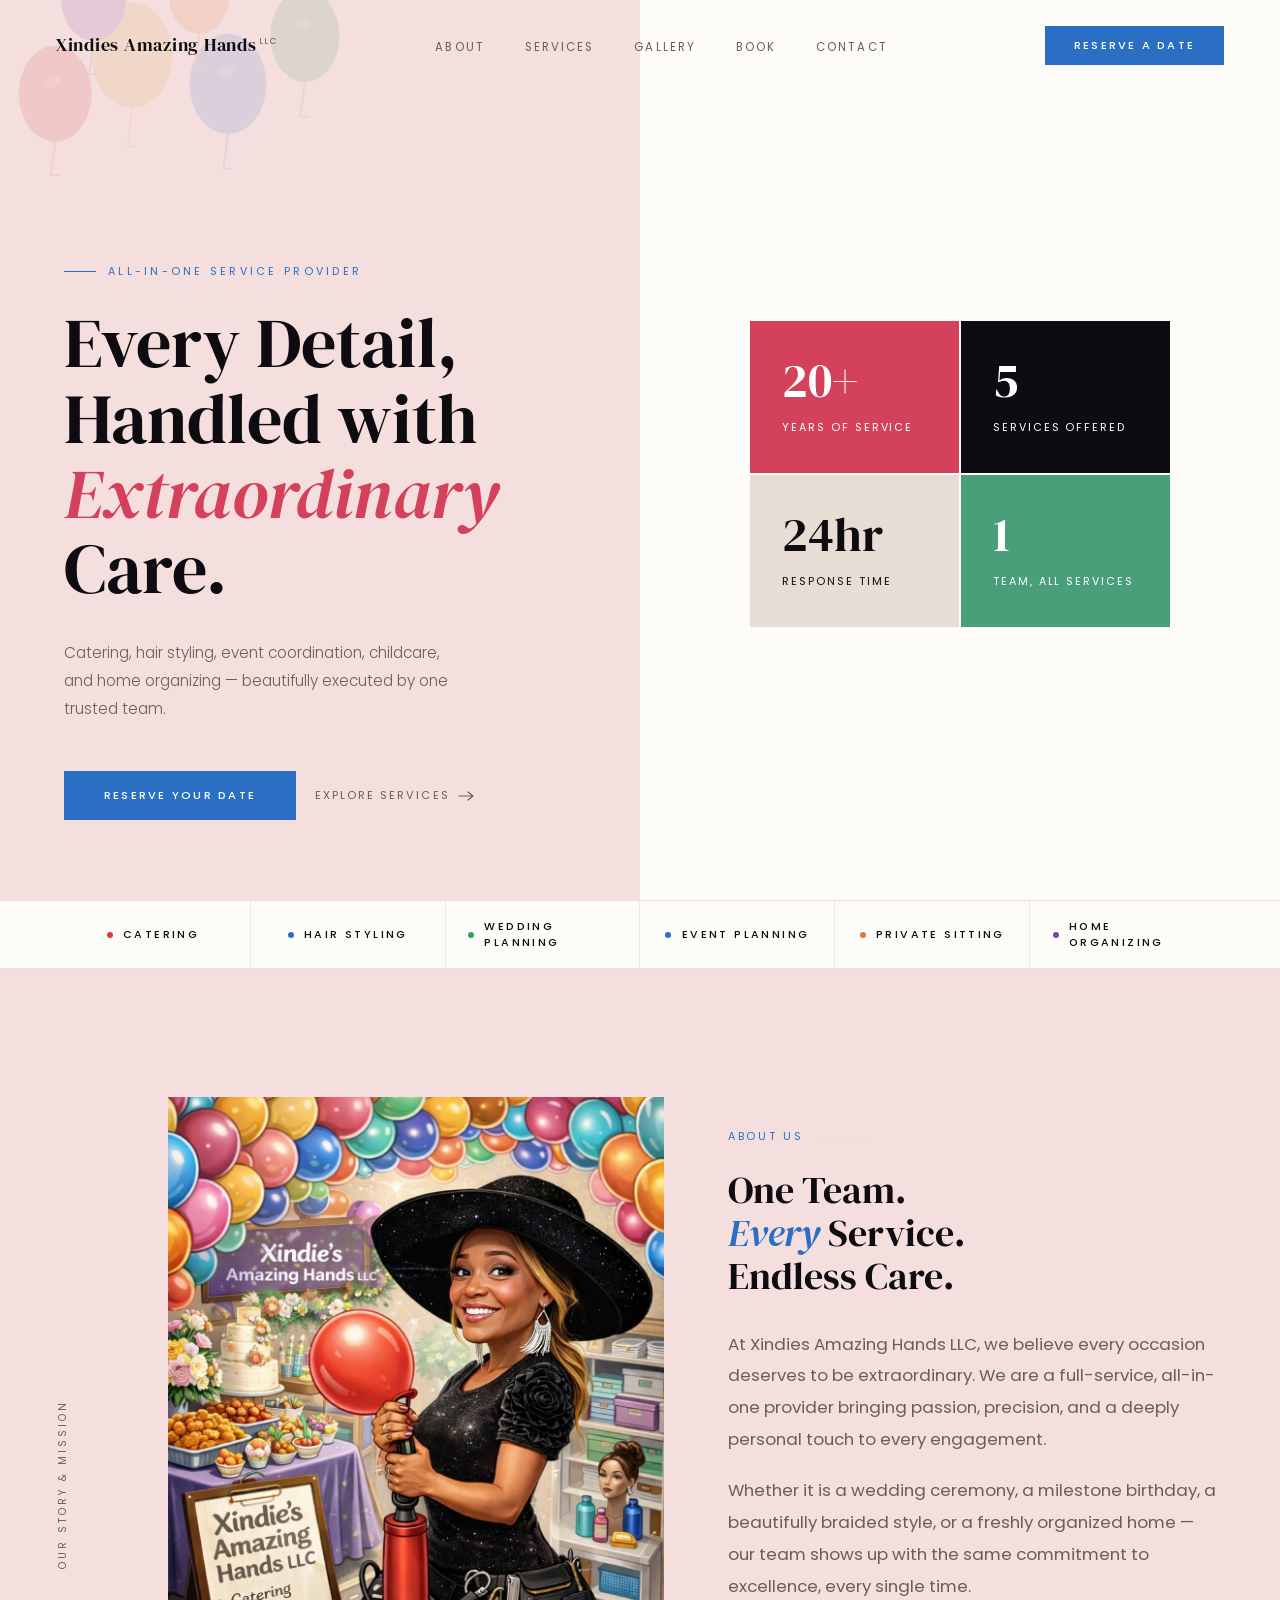
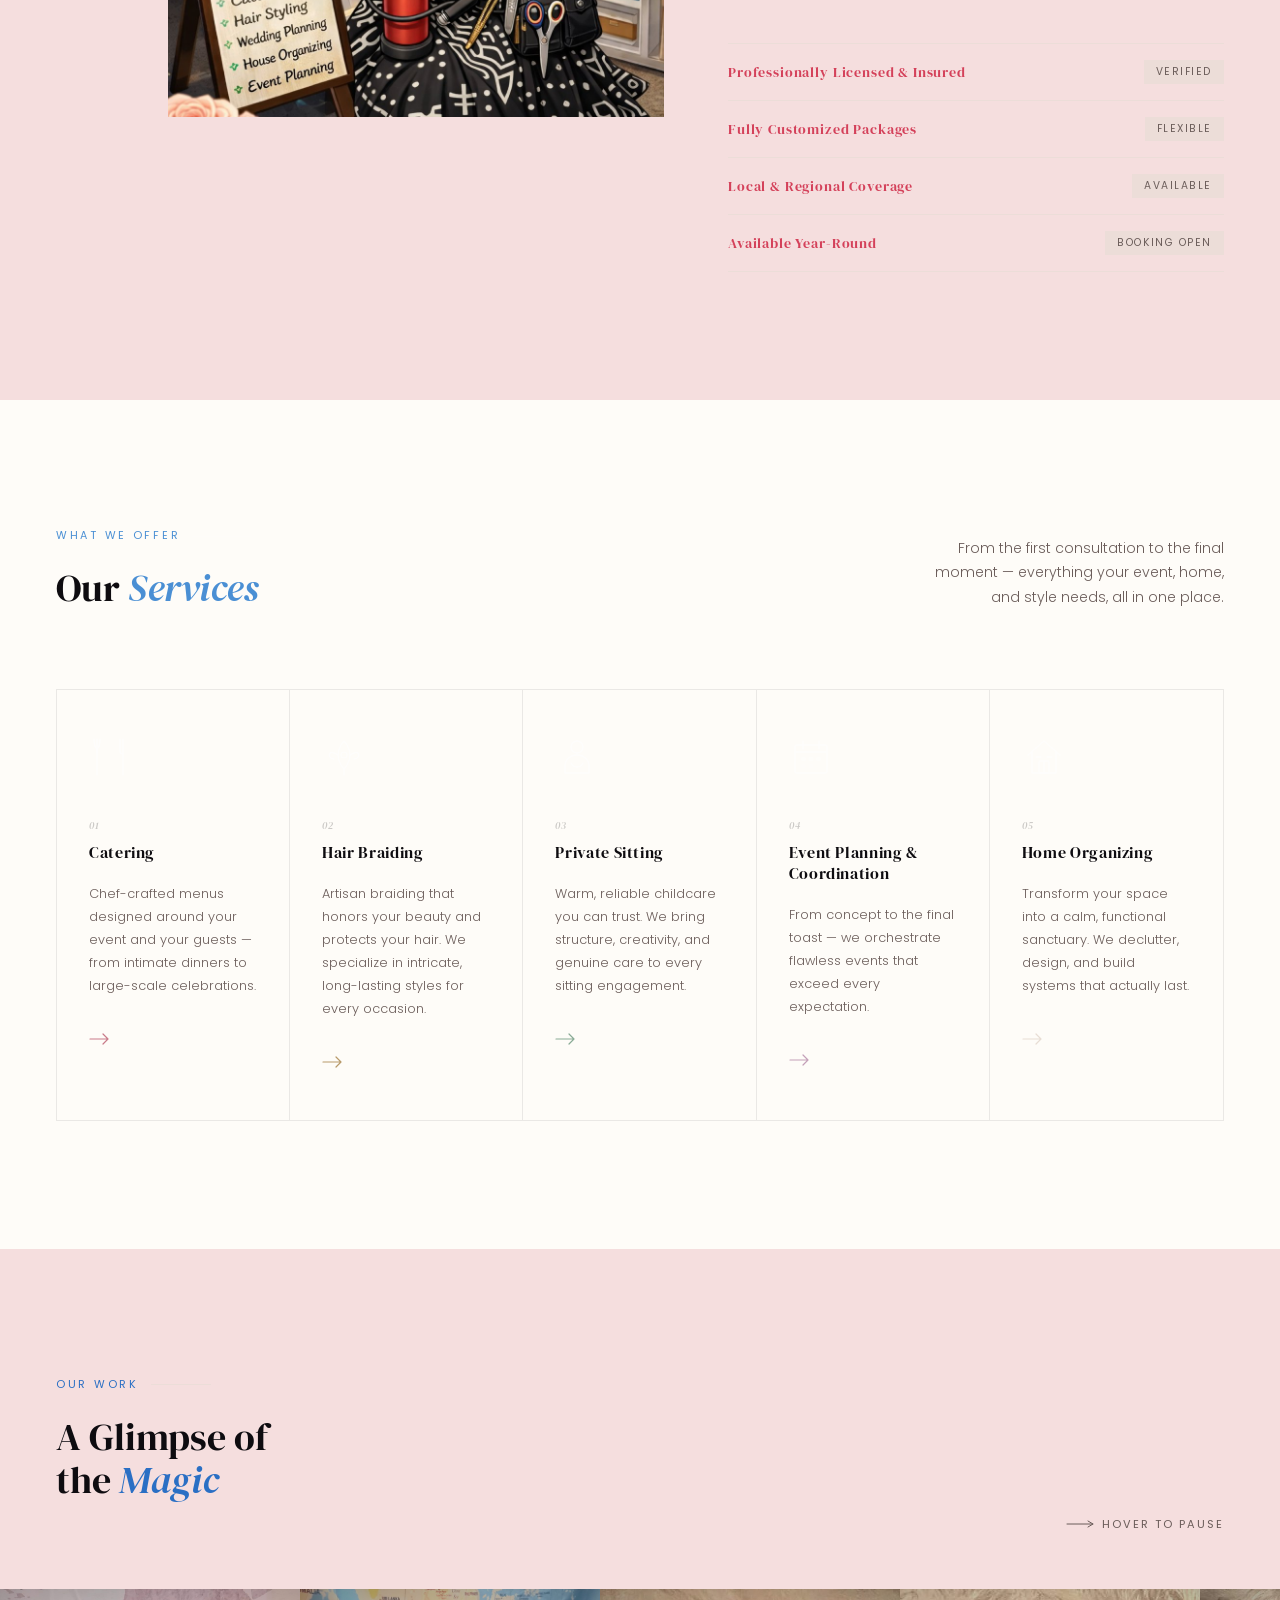
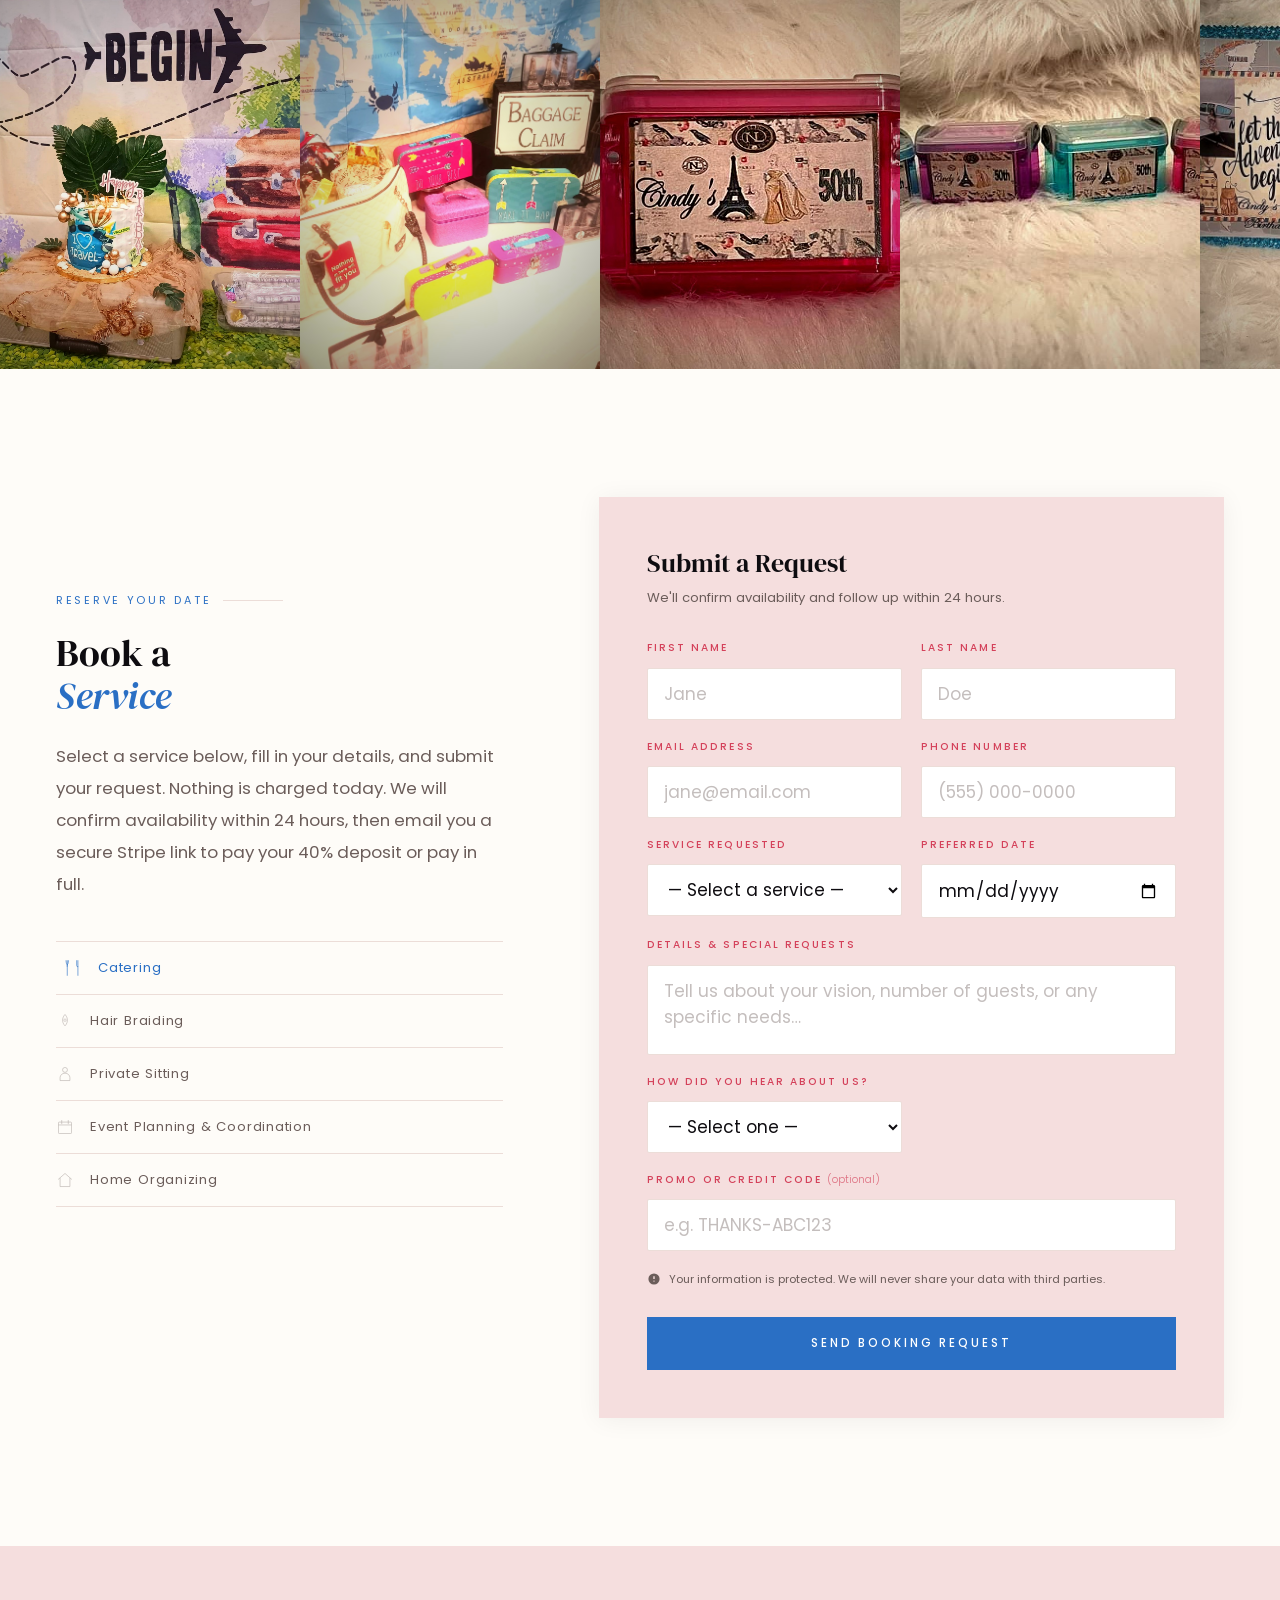
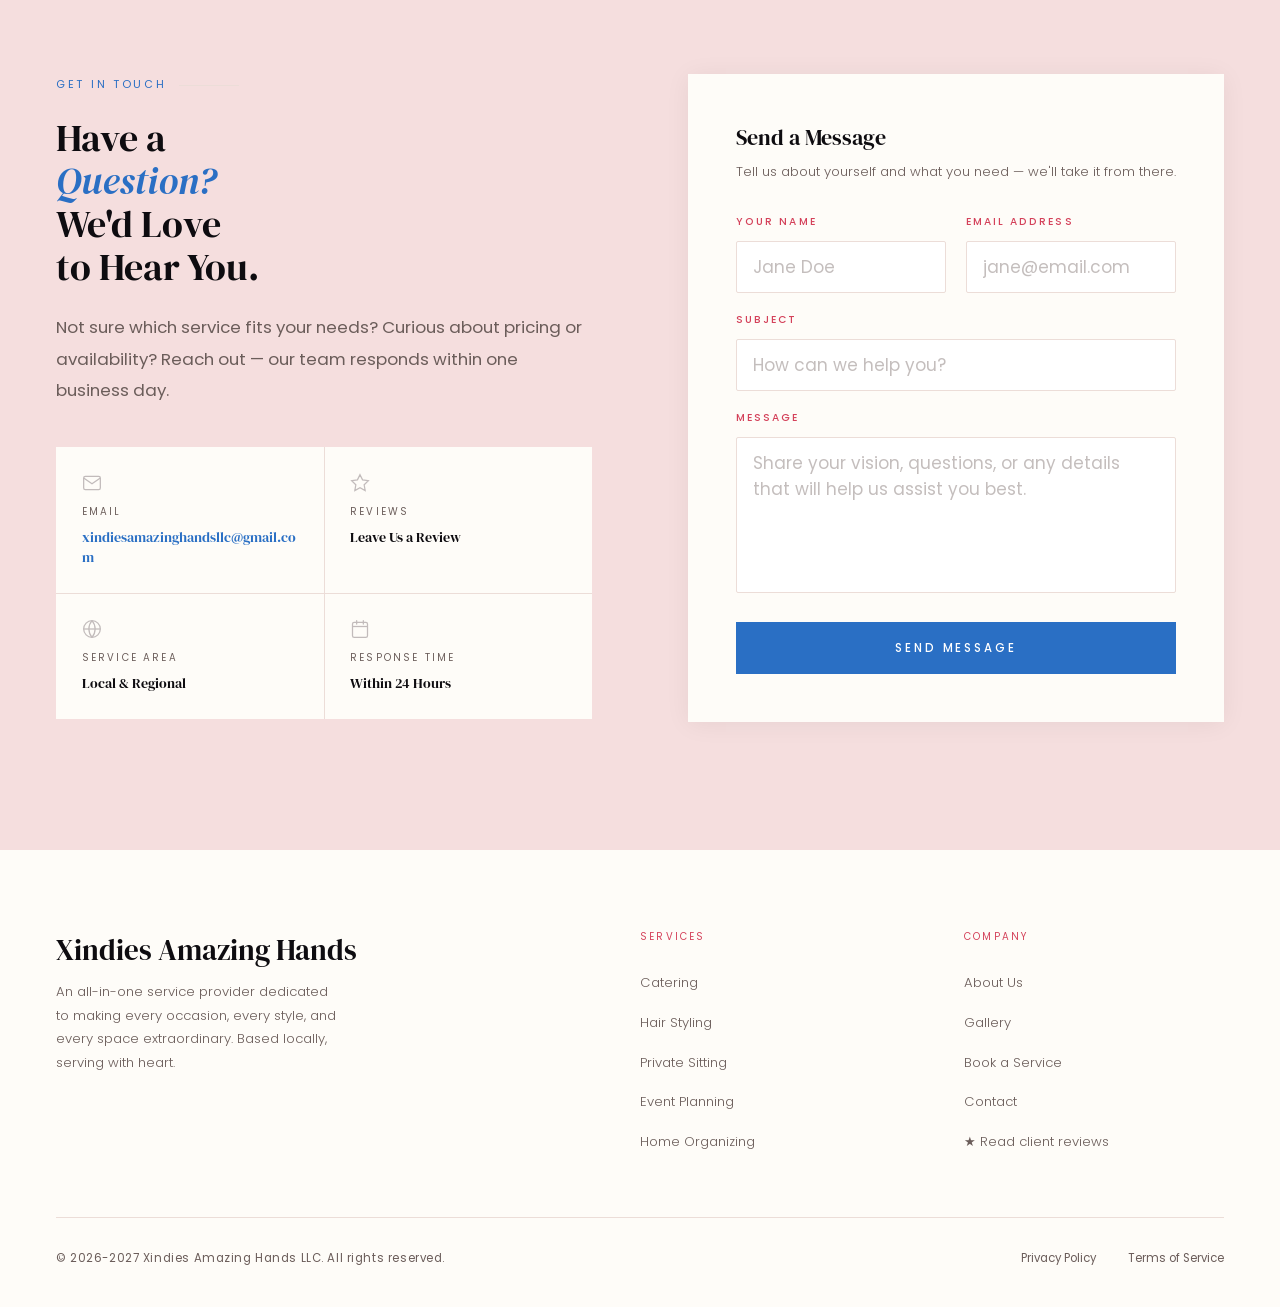
==== index.html @ 1cb44c1b "Implement seasonal specials and promo bar Added seasonal specials section with styling and promo bar" ====
<!DOCTYPE html>
<html lang="en">
<head>
<meta charset="UTF-8"/>
<meta name="viewport" content="width=device-width, initial-scale=1.0"/>
<title>Xindies Amazing Hands LLC</title>
<link rel="icon" type="image/svg+xml" href="[data-uri]"/>
<link rel="alternate icon" href="[data-uri]"/>
<meta name="theme-color" content="#f5dede"/>
<link rel="apple-touch-icon" sizes="180x180" href="[data-uri]"/>
<link rel="preconnect" href="https://fonts.googleapis.com"/>
<link rel="preconnect" href="https://fonts.gstatic.com" crossorigin/>
<link href="https://fonts.googleapis.com/css2?family=DM+Serif+Display:ital@0;1&family=Poppins:wght@300;400;500&display=swap" rel="stylesheet"/>

<style>
:root {
  --rose:      #d4415a;
  --rose-deep: #b82240;
  --blush:     #fdf0e8;
  --sand:      #f5e6d0;
  --sage:      #4a9e7a;
  --cream:     #fefcf8;
  --ivory:     #faf5ee;
  --ink:       #d4415a;
  --dark:      #0e0c10;
  --muted:     #6b5d5a;
  --pale:      #ecddd8;
  --gold:      #d4af37;
  --btn-gold:  #d4af37;
  --blue:      #2a6fc4;
  --blue-light:#4a8fd4;
  --blue-deep: #1a4f9a;
  --balloon-red:    #d63c3c;
  --balloon-orange: #e07830;
  --balloon-yellow: #d4b020;
  --balloon-green:  #3a9e5a;
  --balloon-blue:   #2a70c8;
  --balloon-purple: #7a40b8;
  --sparkle:   #d4af37;
}

*, *::before, *::after { margin: 0; padding: 0; box-sizing: border-box; }
html { scroll-behavior: smooth; font-size: 16px; }

body {
  font-family: 'Poppins', sans-serif;
  font-weight: 400;
  font-size: 17px;
  background: var(--cream);
  color: var(--dark);
  overflow-x: hidden;
  cursor: auto;
}


/* ── NAV ── */
nav {
  position: fixed; top: 0; left: 0; right: 0; z-index: 9998;
  display: flex; align-items: center; justify-content: space-between;
  padding: 1.6rem 3.5rem;
  mix-blend-mode: normal;
  transition: background .4s, padding .3s;
}
nav.scrolled {
  background: rgba(245,222,222,0.97);
  backdrop-filter: blur(16px);
  padding: 1rem 3.5rem;
  border-bottom: 1px solid rgba(0,0,0,0.08);
}
.nav-wordmark {
  font-family: 'DM Serif Display', serif;
  font-size: 1.15rem;
  letter-spacing: 0.04em;
  color: var(--dark);
  line-height: 1.2;
}
.nav-wordmark sup {
  font-family: 'Poppins', sans-serif;
  font-size: 0.55rem;
  font-weight: 400;
  letter-spacing: 0.15em;
  text-transform: uppercase;
  color: var(--muted);
  vertical-align: super;
  margin-left: 0.3em;
}
.nav-links {
  list-style: none;
  display: flex;
  gap: 2.5rem;
}
.nav-links a {
  font-size: 0.72rem;
  font-weight: 400;
  letter-spacing: 0.18em;
  text-transform: uppercase;
  color: var(--muted);
  text-decoration: none;
  transition: color .2s;
  position: relative;
}
.nav-links a::after {
  content: '';
  position: absolute;
  bottom: -2px; left: 0; right: 0;
  height: 1px;
  background: var(--blue);
  transform: scaleX(0);
  transform-origin: left;
  transition: transform .3s ease;
}
.nav-links a:hover { color: var(--dark); }
.nav-links a:hover::after { transform: scaleX(1); }
.nav-book {
  font-size: 0.7rem;
  font-weight: 500;
  letter-spacing: 0.2em;
  text-transform: uppercase;
  color: white;
  background: var(--blue);
  padding: 0.7rem 1.8rem;
  text-decoration: none;
  transition: background .3s, color .3s;
}
.nav-book:hover { background: var(--blue-deep); color: white; }

/* Hamburger */
.ham-bar {
  display: block;
  width: 22px; height: 2px;
  background: var(--dark);
  border-radius: 2px;
  transition: transform .3s, opacity .3s;
}
#hamburger.open .ham-bar:nth-child(1) { transform: translateY(7px) rotate(45deg); }
#hamburger.open .ham-bar:nth-child(2) { opacity: 0; }
#hamburger.open .ham-bar:nth-child(3) { transform: translateY(-7px) rotate(-45deg); }

/* Mobile fullscreen nav overlay — driven by JS inline style to beat all specificity */
#mobileNavOverlay {
  display: none;
  position: fixed;
  top: 0; left: 0; right: 0; bottom: 0;
  width: 100%; height: 100%;
  background-color: #f5dede;
  z-index: 99990;
  flex-direction: column;
  align-items: center;
  justify-content: center;
  gap: 2.8rem;
}
#mobileNavOverlay a {
  font-family: 'DM Serif Display', serif;
  font-size: 1.5rem;
  letter-spacing: 0.12em;
  color: #0e0c10;
  text-decoration: none;
  display: block;
  padding: 0.5rem 1rem;
}
#mobileNavOverlay a:hover { color: #2a6fc4; }
#hamburger {
  display: none;
  position: relative;
  z-index: 99999;
  background: none;
  border: none;
  cursor: pointer;
  padding: 6px;
  flex-direction: column;
  gap: 5px;
  align-items: center;
  justify-content: center;
}
@media (max-width: 768px) {
  #hamburger { display: flex; }
}

/* ── HERO ── */
#hero {
  min-height: 100vh;
  display: grid;
  grid-template-columns: 1fr 1fr;
  position: relative;
  overflow: hidden;
}
.hero-left {
  background: #f5dede;
  display: flex;
  flex-direction: column;
  justify-content: flex-end;
  padding: 8rem 4rem 5rem;
  position: relative;
  overflow: hidden;
}
.hero-left-bg-flower {
  position: absolute;
  top: -60px; left: -60px;
  width: 480px; height: 480px;
  opacity: 0.13;
}
.hero-eyebrow {
  font-family: 'Poppins', sans-serif;
  font-size: 0.68rem;
  font-weight: 400;
  letter-spacing: 0.3em;
  text-transform: uppercase;
  color: var(--blue);
  margin-bottom: 1.6rem;
  display: flex;
  align-items: center;
  gap: 0.75rem;
}
.hero-eyebrow::before {
  content: '';
  display: block;
  width: 32px; height: 1px;
  background: var(--blue);
}
.hero-h1 {
  font-family: 'DM Serif Display', serif;
  font-size: clamp(3rem, 5.5vw, 4.5rem);
  line-height: 1.07;
  font-weight: 400;
  color: var(--dark);
  margin-bottom: 2rem;
}
.hero-h1 em {
  font-style: italic;
  color: var(--rose);
}
.hero-desc {
  font-size: 0.95rem;
  line-height: 1.85;
  color: var(--muted);
  max-width: 400px;
  margin-bottom: 3rem;
  font-weight: 300;
}
.hero-ctas { display: flex; gap: 1.2rem; align-items: center; }
.btn-solid {
  font-size: 0.7rem;
  font-weight: 500;
  letter-spacing: 0.2em;
  text-transform: uppercase;
  color: white;
  background: var(--blue);
  padding: 1rem 2.5rem;
  text-decoration: none;
  display: inline-block;
  transition: background .3s, transform .2s;
}
.btn-solid:hover { background: var(--blue-deep); color: white; transform: translateY(-1px); }
.btn-ghost {
  font-size: 0.7rem;
  font-weight: 400;
  letter-spacing: 0.18em;
  text-transform: uppercase;
  color: var(--muted);
  text-decoration: none;
  display: flex;
  align-items: center;
  gap: 0.5rem;
  transition: gap .3s, color .2s;
}
.btn-ghost:hover { gap: 0.9rem; color: var(--dark); }
.btn-ghost svg { transition: transform .3s; }
.btn-ghost:hover svg { transform: translateX(3px); }

.hero-right {
  background: var(--cream);
  display: flex;
  flex-direction: column;
  justify-content: center;
  align-items: center;
  padding: 8rem 3rem 5rem;
  position: relative;
  overflow: hidden;
}
.hero-right-flower {
  position: absolute;
  bottom: -80px; right: -80px;
  width: 440px; height: 440px;
  opacity: 0.1;
}
.hero-stats {
  display: grid;
  grid-template-columns: 1fr 1fr;
  gap: 0.1rem;
  width: 100%;
  max-width: 420px;
}
.stat-block {
  background: white;
  padding: 2.2rem 2rem;
  position: relative;
  overflow: hidden;
  transition: transform .3s;
}
.stat-block:hover { transform: translateY(-3px); }
.stat-block:nth-child(1) { background: var(--rose); }
.stat-block:nth-child(1) .stat-num,
.stat-block:nth-child(1) .stat-label { color: white; }
.stat-block:nth-child(2) { background: var(--dark); }
.stat-block:nth-child(2) .stat-num,
.stat-block:nth-child(2) .stat-label { color: white; }
.stat-block:nth-child(3) { background: #e8ddd4; }
.stat-block:nth-child(3) .stat-num,
.stat-block:nth-child(3) .stat-label { color: var(--dark); }
.stat-block:nth-child(4) { background: var(--sage); }
.stat-block:nth-child(4) .stat-num,
.stat-block:nth-child(4) .stat-label { color: white; }
.stat-num {
  font-family: 'DM Serif Display', serif;
  font-size: 3rem;
  font-weight: 400;
  line-height: 1;
  color: var(--dark);
  display: block;
  margin-bottom: 0.5rem;
}
.stat-label {
  font-size: 0.68rem;
  letter-spacing: 0.18em;
  text-transform: uppercase;
  color: var(--muted);
  font-weight: 400;
}

/* ── SERVICES BANNER ── */
.services-banner {
  background: var(--cream);
  padding: 0;
  border-top: 1px solid var(--pale);
  border-bottom: 1px solid var(--pale);
}
.services-banner-inner {
  max-width: 1280px;
  margin: 0 auto;
  padding: 0 3.5rem;
  display: flex;
  align-items: stretch;
  justify-content: space-between;
  gap: 0;
}
.banner-item {
  display: flex;
  align-items: center;
  gap: 0.65rem;
  padding: 1.1rem 1.4rem;
  font-size: 0.68rem;
  font-weight: 500;
  letter-spacing: 0.22em;
  text-transform: uppercase;
  color: var(--dark);
  border-right: 1px solid rgba(0,0,0,0.08);
  flex: 1;
  justify-content: center;
  transition: background .25s;
  text-decoration: none;
}
.banner-item:first-child { border-left: none; }
.banner-item:last-child { border-right: none; }
.banner-item:hover { background: rgba(0,0,0,0.03); }
.banner-item .bi-dot {
  width: 6px; height: 6px;
  border-radius: 50%;
  flex-shrink: 0;
}

/* ── ABOUT ── */
#about {
  padding: 8rem 0;
  background: #f5dede;
  position: relative;
}
.about-layout {
  max-width: 1280px;
  margin: 0 auto;
  padding: 0 3.5rem;
  display: grid;
  grid-template-columns: 48px 1fr 1fr;
  gap: 4rem;
  align-items: start;
}
.about-side-label {
  writing-mode: vertical-rl;
  text-orientation: mixed;
  transform: rotate(180deg);
  font-size: 0.62rem;
  letter-spacing: 0.3em;
  text-transform: uppercase;
  color: var(--muted);
  align-self: center;
  user-select: none;
}
.about-visual-col {
  position: relative;
}
.about-main-block {
  aspect-ratio: 4/5;
  position: relative;
  overflow: hidden;
  background: linear-gradient(135deg, #f5dede 0%, #e8d0d8 40%, #d4a8b8 100%);
  display: flex;
  align-items: center;
  justify-content: center;
}
.about-main-block img.about-photo {
  width: 100%;
  height: 100%;
  object-fit: cover;
  object-position: center top;
  display: block;
  transition: transform .6s ease;
}
.about-main-block:hover img.about-photo {
  transform: scale(1.03);
}

/* ── SVG PLACEHOLDER for missing AI photo ── */
.about-photo-placeholder {
  width: 100%;
  height: 100%;
  display: flex;
  flex-direction: column;
  align-items: center;
  justify-content: center;
  background: linear-gradient(145deg, #f5dede 0%, #e8cdd5 50%, #d4b0c0 100%);
  position: relative;
  overflow: hidden;
}
.about-photo-placeholder::before {
  content: '';
  position: absolute;
  inset: 0;
  background: radial-gradient(ellipse at 30% 20%, rgba(212,65,90,0.12) 0%, transparent 60%),
              radial-gradient(ellipse at 70% 80%, rgba(42,111,196,0.08) 0%, transparent 50%);
}
.about-photo-placeholder svg {
  position: relative;
  z-index: 1;
}
.about-photo-placeholder .placeholder-label {
  position: absolute;
  bottom: 1.5rem;
  left: 0; right: 0;
  text-align: center;
  font-size: 0.65rem;
  letter-spacing: 0.22em;
  text-transform: uppercase;
  color: rgba(107,93,90,0.6);
  font-family: 'Poppins', sans-serif;
}

.about-text-col {
  padding-top: 2rem;
}
.section-kicker {
  display: flex;
  align-items: center;
  gap: 0.75rem;
  font-size: 0.68rem;
  letter-spacing: 0.25em;
  text-transform: uppercase;
  color: var(--blue);
  margin-bottom: 1.4rem;
}
.section-kicker::after {
  content: '';
  flex: 1;
  height: 1px;
  background: var(--pale);
  max-width: 60px;
}
.section-heading {
  font-family: 'DM Serif Display', serif;
  font-size: clamp(2rem, 3vw, 2.5rem);
  font-weight: 400;
  line-height: 1.12;
  margin-bottom: 2rem;
  color: var(--dark);
}
.section-heading em { font-style: italic; color: var(--blue); }
.body-text {
  font-size: 1.05rem;
  line-height: 1.9;
  color: var(--muted);
  font-weight: 400;
  margin-bottom: 1.2rem;
}
.about-pillars {
  margin-top: 2.5rem;
  display: flex;
  flex-direction: column;
  gap: 0;
  border-top: 1px solid var(--pale);
}
.pillar-row {
  display: flex;
  align-items: center;
  justify-content: space-between;
  padding: 1rem 0;
  border-bottom: 1px solid var(--pale);
  transition: background .2s;
  cursor: default;
}
.pillar-row:hover { padding-left: 0.5rem; }
.pillar-name {
  font-family: 'DM Serif Display', serif;
  font-size: 0.88rem;
  letter-spacing: 0.06em;
  color: var(--ink);
}
.pillar-tag {
  font-size: 0.65rem;
  letter-spacing: 0.15em;
  text-transform: uppercase;
  color: var(--muted);
  background: var(--pale);
  padding: 0.25rem 0.75rem;
}

/* ── SERVICES ── */
#services {
  padding: 8rem 0;
  background: var(--cream);
  position: relative;
  overflow: hidden;
}
.services-bg-flower {
  position: absolute;
  top: 50%; left: 50%;
  transform: translate(-50%,-50%);
  width: 900px; height: 900px;
  opacity: 0.03;
  pointer-events: none;
}
.services-inner {
  max-width: 1280px;
  margin: 0 auto;
  padding: 0 3.5rem;
}
.services-top {
  display: flex;
  align-items: flex-end;
  justify-content: space-between;
  margin-bottom: 5rem;
  gap: 2rem;
}
.services-top .section-kicker { color: var(--blue-light); }
.services-top .section-kicker::after { background: rgba(255,255,255,0.1); }
.services-top .section-heading { color: var(--dark); margin-bottom: 0; }
.services-top .section-heading em { color: var(--blue-light); }
.services-tagline {
  font-size: 0.88rem;
  line-height: 1.75;
  color: var(--muted);
  max-width: 320px;
  font-weight: 300;
  text-align: right;
}
.services-grid {
  display: grid;
  grid-template-columns: repeat(5, 1fr);
  gap: 0;
  border: 1px solid rgba(0,0,0,0.08);
}
.svc-card {
  padding: 2.8rem 2rem;
  border-right: 1px solid rgba(0,0,0,0.08);
  position: relative;
  overflow: hidden;
  transition: background .35s;
  cursor: pointer;
}
.svc-card:last-child { border-right: none; }
.svc-card::before {
  content: '';
  position: absolute;
  bottom: 0; left: 0; right: 0;
  height: 3px;
  transform: scaleX(0);
  transform-origin: left;
  transition: transform .4s ease;
}
.svc-card.s1::before { background: var(--balloon-red); }
.svc-card.s2::before { background: var(--sparkle); }
.svc-card.s3::before { background: var(--balloon-green); }
.svc-card.s4::before { background: var(--balloon-purple); }
.svc-card.s5::before { background: var(--balloon-blue); }
.svc-card:hover { background: rgba(255,255,255,0.5); }
.svc-card:hover::before { transform: scaleX(1); }

.svc-icon {
  width: 44px; height: 44px;
  margin-bottom: 2rem;
  opacity: 0.6;
  transition: opacity .3s;
}
.svc-card:hover .svc-icon { opacity: 1; }
.svc-card:hover .svc-icon path,
.svc-card:hover .svc-icon circle,
.svc-card:hover .svc-icon rect,
.svc-card:hover .svc-icon line,
.svc-card:hover .svc-icon polyline,
.svc-card:hover .svc-icon polygon { stroke: var(--blue) !important; }

.svc-num {
  font-family: 'DM Serif Display', serif;
  font-size: 0.65rem;
  font-style: italic;
  color: rgba(0,0,0,0.2);
  display: block;
  margin-bottom: 0.6rem;
  letter-spacing: 0.1em;
}
.svc-title {
  font-family: 'DM Serif Display', serif;
  font-size: 1rem;
  color: var(--dark);
  letter-spacing: 0.04em;
  margin-bottom: 1.2rem;
  line-height: 1.3;
}
.svc-body {
  font-size: 0.8rem;
  line-height: 1.8;
  color: var(--muted);
  font-weight: 300;
  margin-bottom: 1.8rem;
}
.svc-list {
  list-style: none;
  display: flex;
  flex-direction: column;
  gap: 0.55rem;
  max-height: 0;
  overflow: hidden;
  transition: max-height 0.4s ease, opacity 0.3s ease;
  opacity: 0;
}
.svc-card.open .svc-list {
  max-height: 200px;
  opacity: 1;
}
.svc-list li {
  font-size: 0.73rem;
  color: var(--muted);
  display: flex;
  align-items: flex-start;
  gap: 0.6rem;
  line-height: 1.4;
}
.svc-list li::before {
  content: '—';
  color: var(--blue-light);
  flex-shrink: 0;
  font-size: 0.65rem;
  margin-top: 0.1em;
}
.svc-arrow {
  transition: opacity .3s, transform .3s;
  cursor: pointer;
}
.svc-card.open .svc-arrow {
  opacity: 1;
  transform: translateX(0) rotate(90deg);
}

/* ── GALLERY ── */
#gallery {
  padding: 8rem 0 0;
  background: #f5dede;
  position: relative;
  overflow: hidden;
}
.gallery-header {
  max-width: 1280px;
  margin: 0 auto 3.5rem;
  padding: 0 3.5rem;
  display: flex;
  align-items: flex-end;
  justify-content: space-between;
}
.gallery-scroll-hint {
  font-size: 0.7rem;
  letter-spacing: 0.18em;
  text-transform: uppercase;
  color: var(--muted);
  display: flex;
  align-items: center;
  gap: 0.5rem;
}
.gallery-runway {
  display: flex;
  gap: 0;
  overflow: hidden;
}
.gallery-lane {
  display: flex;
  gap: 0;
  animation: lane-scroll 30s linear infinite;
  flex-shrink: 0;
}
.gallery-lane.reverse {
  animation: lane-scroll-r 34s linear infinite;
}
@keyframes lane-scroll   { from { transform: translateX(0); } to { transform: translateX(-50%); } }
@keyframes lane-scroll-r { from { transform: translateX(-50%); } to { transform: translateX(0); } }
.gallery-runway:hover .gallery-lane { animation-play-state: paused; }
.g-item {
  width: 300px;
  height: 380px;
  flex-shrink: 0;
  position: relative;
  overflow: hidden;
}
.g-item-inner {
  width: 100%;
  height: 100%;
  display: flex;
  align-items: center;
  justify-content: center;
  transition: transform .5s ease;
  position: relative;
}
.g-item:hover .g-item-inner { transform: scale(1.04); }
.g-item-label {
  position: absolute;
  bottom: 0; left: 0; right: 0;
  padding: 1.8rem 1.4rem 1.2rem;
  background: linear-gradient(to top, rgba(30,26,28,0.7), transparent);
  font-size: 0.7rem;
  letter-spacing: 0.15em;
  text-transform: uppercase;
  color: rgba(255,255,255,0.75);
  font-weight: 400;
  opacity: 0;
  transition: opacity .3s;
}
.g-item:hover .g-item-label { opacity: 1; }

/* ── BOOKING ── */
#booking {
  padding: 8rem 0;
  background: var(--cream);
  position: relative;
  overflow: hidden;
}
.booking-bg-flower {
  position: absolute;
  top: -100px; right: -100px;
  width: 500px; height: 500px;
  opacity: 0.07;
  pointer-events: none;
}
.booking-inner {
  max-width: 1280px;
  margin: 0 auto;
  padding: 0 3.5rem;
  display: grid;
  grid-template-columns: 1fr 1.4fr;
  gap: 6rem;
  align-items: start;
}
.booking-left {
  position: sticky;
  top: 6rem;
}
.booking-left .section-heading { margin-bottom: 1.5rem; }
.booking-left .body-text { margin-bottom: 2.5rem; }
.booking-services-list {
  display: flex;
  flex-direction: column;
  border-top: 1px solid var(--pale);
}
.bsl-item {
  display: flex;
  align-items: center;
  gap: 1rem;
  padding: 1rem 0;
  border-bottom: 1px solid var(--pale);
  font-size: 0.82rem;
  color: var(--muted);
  letter-spacing: 0.06em;
  cursor: pointer;
  transition: color .2s, padding-left .2s;
}
.bsl-item:hover, .bsl-item.active {
  color: var(--blue);
  padding-left: 0.5rem;
}
.bsl-item svg { flex-shrink: 0; opacity: 0.5; transition: opacity .2s; }
.bsl-item:hover svg, .bsl-item.active svg { opacity: 1; }

.booking-form-wrap { }
.booking-form-card {
  background: #f5dede;
  padding: 3rem 3rem 3rem;
  box-shadow: 0 2px 24px rgba(0,0,0,0.06);
}
.booking-form-card h3 {
  font-family: 'DM Serif Display', serif;
  font-size: 1.6rem;
  font-weight: 400;
  margin-bottom: 0.4rem;
}
.form-subtitle {
  font-size: 0.82rem;
  color: var(--muted);
  margin-bottom: 2rem;
  font-weight: 400;
  line-height: 1.6;
}
.frow { display: grid; grid-template-columns: 1fr 1fr; gap: 1.2rem; margin-bottom: 1.2rem; }
.frow.full { grid-template-columns: 1fr; }
.fg { display: flex; flex-direction: column; gap: 0.4rem; }
.fg label {
  font-size: 0.65rem;
  letter-spacing: 0.2em;
  text-transform: uppercase;
  color: var(--rose);
  font-weight: 500;
  margin-bottom: 0.3rem;
}
.fg input, .fg select, .fg textarea {
  border: 1.5px solid var(--pale);
  border-radius: 2px;
  background: white;
  padding: 0.75rem 1rem;
  font-family: 'Poppins', sans-serif;
  font-weight: 400;
  font-size: 17px;
  color: var(--dark);
  outline: none;
  transition: border-color .2s, box-shadow .2s;
  width: 100%;
}
.fg input::placeholder, .fg textarea::placeholder {
  color: rgba(107,93,90,0.4);
}
.fg input:focus, .fg select:focus, .fg textarea:focus {
  border-color: var(--blue);
  box-shadow: 0 0 0 3px rgba(42,111,196,0.1);
}
.fg textarea { resize: none; min-height: 90px; }
.deposit-row {
  background: var(--cream);
  padding: 1.4rem 1.6rem;
  margin: 1.2rem 0 0.5rem;
  border-left: 3px solid var(--blue);
}
.deposit-text { font-size: 0.8rem; color: var(--muted); font-weight: 300; line-height: 1.5; }
.deposit-text strong { display: block; font-weight: 500; color: var(--dark); font-size: 0.85rem; margin-bottom: 0.2rem; }

/* Payment method radio group */
.payment-group {
  margin: 0.8rem 0 1.2rem;
  padding: 1.2rem 1.6rem;
  background: var(--cream);
  border: 1px solid var(--pale);
}
.payment-group-label {
  font-size: 0.65rem;
  letter-spacing: 0.2em;
  text-transform: uppercase;
  color: var(--muted);
  font-weight: 400;
  display: block;
  margin-bottom: 1rem;
}
.payment-options {
  display: flex;
  flex-wrap: wrap;
  gap: 0.75rem;
}
.payment-option {
  display: flex;
  align-items: center;
  gap: 0.75rem;
  cursor: pointer;
  padding: 0.9rem 1.2rem;
  border: 1.5px solid var(--pale);
  background: white;
  transition: border-color .2s, background .2s;
  font-size: 0.8rem;
  color: var(--muted);
  font-family: 'Poppins', sans-serif;
  font-weight: 400;
  font-size: 17px;
  flex: 1;
  min-width: 160px;
}
.payment-option input[type="radio"] {
  appearance: none;
  -webkit-appearance: none;
  width: 14px;
  height: 14px;
  border: 1.5px solid var(--pale);
  border-radius: 50%;
  background: white;
  flex-shrink: 0;
  transition: border-color .2s, background .2s;
  cursor: pointer;
}
.payment-option input[type="radio"]:checked {
  border-color: var(--blue);
  background: var(--blue);
  box-shadow: inset 0 0 0 3px white;
}
.payment-option:has(input:checked) {
  border-color: var(--blue);
  background: #eef4fc;
  color: var(--dark);
}

.form-note {
  font-size: 0.7rem;
  color: var(--muted);
  display: flex;
  align-items: flex-start;
  gap: 0.5rem;
  margin-top: 0.8rem;
  line-height: 1.6;
}
.form-note svg { flex-shrink: 0; margin-top: 1px; }
.btn-submit {
  width: 100%;
  margin-top: 1.8rem;
  padding: 1.1rem;
  background: var(--blue);
  color: white;
  border: none;
  font-size: 0.72rem;
  font-family: 'Poppins', sans-serif;
  font-weight: 500;
  letter-spacing: 0.25em;
  text-transform: uppercase;
  cursor: pointer;
  transition: background .3s, transform .2s;
  display: flex;
  align-items: center;
  justify-content: center;
  gap: 0.75rem;
}
.btn-submit:hover { background: var(--blue-deep); color: white; transform: translateY(-1px); }
.btn-submit .stripe-badge {
  display: inline-flex;
  align-items: center;
  background: rgba(255,255,255,0.2);
  padding: 0.2rem 0.6rem;
  border-radius: 2px;
  font-size: 0.6rem;
  letter-spacing: 0.12em;
  gap: 0.3rem;
}
.btn-submit:hover .stripe-badge { background: rgba(14,12,16,0.12); }

/* ── INQUIRY ── */
#inquiry {
  padding: 8rem 0;
  background: #f5dede;
  position: relative;
  overflow: hidden;
}
.inquiry-bg-flower {
  position: absolute;
  bottom: -80px; left: -80px;
  width: 420px; height: 420px;
  opacity: 0.06;
  pointer-events: none;
}
.inquiry-inner {
  max-width: 1280px;
  margin: 0 auto;
  padding: 0 3.5rem;
  display: grid;
  grid-template-columns: 1fr 1fr;
  gap: 6rem;
  align-items: center;
}
.inquiry-left .section-heading { margin-bottom: 1.5rem; color: var(--dark); }
.inquiry-left .section-kicker { color: var(--blue); }
.inquiry-left .section-kicker::after { background: var(--pale); }
.inquiry-left .body-text { margin-bottom: 2.5rem; color: var(--muted); }
.contact-tiles {
  display: grid;
  grid-template-columns: 1fr 1fr;
  gap: 1px;
  background: var(--pale);
}
.ct {
  background: var(--cream);
  padding: 1.6rem;
}
.ct-label {
  font-size: 0.62rem;
  letter-spacing: 0.22em;
  text-transform: uppercase;
  color: var(--muted);
  margin-bottom: 0.5rem;
  display: block;
}
.ct-value {
  font-family: 'DM Serif Display', serif;
  font-size: 0.9rem;
  color: var(--dark);
}
.ct-value a { color: var(--blue); text-decoration: none; }
.ct svg { margin-bottom: 0.75rem; opacity: 0.45; display: block; }
.ct.clickable { cursor: pointer; transition: background .2s; }
.ct.clickable:hover { background: #f0e8e0; }

.inquiry-form-card {
  background: var(--cream);
  padding: 3rem;
  box-shadow: 0 2px 24px rgba(0,0,0,0.06);
}
.inquiry-form-card h3 {
  font-family: 'DM Serif Display', serif;
  font-size: 1.4rem;
  font-weight: 400;
  margin-bottom: 0.5rem;
}

/* ── FOOTER ── */
footer {
  background: var(--cream);
  padding: 5rem 3.5rem 2.5rem;
  position: relative;
  overflow: hidden;
}
.footer-bg-flower {
  position: absolute;
  top: 50%; right: -100px;
  transform: translateY(-50%);
  width: 500px; height: 500px;
  opacity: 0.08;
  pointer-events: none;
}
.footer-top {
  display: grid;
  grid-template-columns: 2fr 1fr 1fr;
  gap: 4rem;
  max-width: 1280px;
  margin: 0 auto 4rem;
}
.footer-brand h2 {
  font-family: 'DM Serif Display', serif;
  font-size: 1.8rem;
  font-weight: 400;
  color: var(--dark);
  margin-bottom: 0.6rem;
}
.footer-brand p {
  font-size: 0.82rem;
  color: var(--muted);
  line-height: 1.8;
  max-width: 280px;
  font-weight: 300;
}
.footer-col h4 {
  font-size: 0.62rem;
  letter-spacing: 0.22em;
  text-transform: uppercase;
  color: var(--rose);
  margin-bottom: 1.5rem;
  font-weight: 400;
}
.footer-col ul { list-style: none; display: flex; flex-direction: column; gap: 0.85rem; }
.footer-col li a {
  font-size: 0.82rem;
  color: var(--muted);
  text-decoration: none;
  font-weight: 300;
  transition: color .2s;
}
.footer-col li a:hover { color: var(--rose); }
.footer-svc-item {
  font-size: 0.82rem;
  color: var(--muted);
  font-weight: 300;
  cursor: default;
}
.footer-bottom {
  max-width: 1280px;
  margin: 0 auto;
  border-top: 1px solid var(--pale);
  padding-top: 2rem;
  display: flex;
  justify-content: space-between;
  align-items: center;
  gap: 1rem;
  flex-wrap: wrap;
}
.footer-copy {
  font-size: 0.72rem;
  color: var(--muted);
  letter-spacing: 0.05em;
}
.footer-legal {
  display: flex; gap: 2rem;
}
.footer-legal a {
  font-size: 0.72rem;
  color: var(--muted);
  text-decoration: none;
  transition: color .2s;
}
.footer-legal a:hover { color: var(--rose); }

/* ── ANIMATIONS ── */
/* Elements are visible by default — JS adds .js-ready to body to enable animations */
.reveal-up { opacity: 1; transform: none; }
.reveal-left { opacity: 1; transform: none; }

body.js-ready .reveal-up {
  opacity: 0;
  transform: translateY(36px);
  transition: opacity .8s ease, transform .8s ease;
}
body.js-ready .reveal-up.in { opacity: 1; transform: translateY(0); }
body.js-ready .reveal-left {
  opacity: 0;
  transform: translateX(-30px);
  transition: opacity .8s ease, transform .8s ease;
}
body.js-ready .reveal-left.in { opacity: 1; transform: translateX(0); }

/* ── MODAL (Legal) ── */
.modal-overlay {
  position: fixed; inset: 0;
  background: rgba(14,12,16,0.55);
  display: flex; align-items: center; justify-content: center;
  z-index: 9999;
  opacity: 0; pointer-events: none;
  transition: opacity .3s ease;
}
.modal-overlay.open { opacity: 1; pointer-events: all; }
.modal-box {
  background: var(--cream);
  width: min(680px, 92vw);
  max-height: 80vh;
  display: flex; flex-direction: column;
  border-radius: 2px; overflow: hidden;
  transform: translateY(20px);
  transition: transform .35s ease;
}
.modal-overlay.open .modal-box { transform: translateY(0); }
.modal-header {
  display: flex; align-items: center;
  justify-content: space-between;
  padding: 1.6rem 2rem 0; flex-shrink: 0;
}
.modal-header h2 {
  font-family: 'DM Serif Display', serif;
  font-size: 1.3rem; font-weight: 400; color: var(--dark);
}
.modal-close {
  background: none; border: none; cursor: pointer;
  color: var(--muted); font-size: 1.3rem;
  line-height: 1; padding: 4px; transition: color .2s;
}
.modal-close:hover { color: var(--dark); }
.modal-tabs {
  display: flex;
  flex-wrap: wrap;
  padding: 1rem 2rem 0;
  flex-shrink: 0;
  border-bottom: 1px solid var(--pale);
}
.modal-tab {
  font-family: 'Poppins', sans-serif;
  font-size: 0.7rem; font-weight: 500;
  letter-spacing: 0.18em; text-transform: uppercase;
  color: var(--muted); background: none; border: none;
  padding: 0.5rem 1rem 0.75rem; cursor: pointer;
  border-bottom: 2px solid transparent; margin-bottom: -1px;
  transition: color .2s, border-color .2s;
}
.modal-tab.active { color: var(--blue); border-bottom-color: var(--blue); }
.modal-body { overflow-y: auto; padding: 2rem; flex: 1; }
.modal-body h3 {
  font-family: 'DM Serif Display', serif;
  font-size: 1.05rem; font-weight: 400;
  color: var(--dark); margin: 1.5rem 0 0.5rem;
}
.modal-body h3:first-child { margin-top: 0; }
.modal-body p {
  font-size: 0.85rem; line-height: 1.85;
  color: var(--muted); font-weight: 300; margin-bottom: 0.75rem;
}
.modal-body p strong { font-weight: 500; color: var(--dark); }
.tab-panel { display: none; }
.tab-panel.active { display: block; }

/* ── REVIEW OVERLAYS ── */
.overlay {
  position: fixed; inset: 0;
  background: rgba(14,12,16,0.55);
  display: flex; align-items: center; justify-content: center;
  z-index: 9998;
  opacity: 0; pointer-events: none;
  transition: opacity .3s ease;
}
.overlay.open { opacity: 1; pointer-events: all; }
.overlay-box {
  background: var(--cream);
  width: min(580px, 92vw);
  max-height: 85vh;
  display: flex; flex-direction: column;
  border-radius: 2px; overflow: hidden;
  transform: translateY(24px);
  transition: transform .35s ease;
  box-shadow: 0 8px 48px rgba(0,0,0,0.18);
}
.overlay.open .overlay-box { transform: translateY(0); }
.overlay-header {
  display: flex; align-items: center;
  justify-content: space-between;
  padding: 1.6rem 2rem;
  border-bottom: 1px solid var(--pale);
  flex-shrink: 0;
}
.overlay-header h2 {
  font-family: 'DM Serif Display', serif;
  font-size: 1.25rem; font-weight: 400; color: var(--dark);
}
.overlay-close {
  background: none; border: none; cursor: pointer;
  color: var(--muted); font-size: 1.3rem;
  line-height: 1; padding: 4px; transition: color .2s;
}
.overlay-close:hover { color: var(--dark); }
.overlay-body { overflow-y: auto; padding: 2rem; flex: 1; }

/* Star rating buttons */
.star-row {
  display: flex; gap: 0.4rem; margin-bottom: 1.5rem;
}
.star-btn {
  background: none; border: none; cursor: pointer;
  padding: 2px; transition: transform .15s;
  color: var(--pale);
}
.star-btn:hover, .star-btn.lit { color: var(--gold); }
.star-btn:hover { transform: scale(1.2); }
.star-btn svg { display: block; }

/* Review form fields */
.review-fg {
  display: flex; flex-direction: column; gap: 0.4rem;
  margin-bottom: 1.2rem;
}
.review-fg label {
  font-size: 0.65rem;
  letter-spacing: 0.2em;
  text-transform: uppercase;
  color: var(--rose);
  font-weight: 500;
}
.review-fg input,
.review-fg select,
.review-fg textarea {
  border: 1.5px solid var(--pale);
  border-radius: 2px;
  background: white;
  padding: 0.75rem 1rem;
  font-family: 'Poppins', sans-serif;
  font-size: 0.9rem;
  color: var(--dark);
  outline: none;
  transition: border-color .2s, box-shadow .2s;
  width: 100%;
}
.review-fg input:focus,
.review-fg select:focus,
.review-fg textarea:focus {
  border-color: var(--blue);
  box-shadow: 0 0 0 3px rgba(42,111,196,0.1);
}
.review-fg textarea { resize: none; min-height: 100px; }
.char-count {
  font-size: 0.65rem;
  color: var(--muted);
  text-align: right;
  margin-top: 0.3rem;
}

/* Reviews list */
.review-card {
  padding: 1.4rem 0;
  border-bottom: 1px solid var(--pale);
}
.review-card:last-child { border-bottom: none; }
.review-card-top {
  display: flex; align-items: flex-start;
  justify-content: space-between; gap: 1rem; margin-bottom: 0.6rem;
}
.review-name {
  font-family: 'DM Serif Display', serif;
  font-size: 0.95rem; color: var(--dark);
}
.review-service {
  font-size: 0.65rem; letter-spacing: 0.15em;
  text-transform: uppercase; color: var(--muted);
  margin-top: 2px;
}
.review-stars { display: flex; gap: 2px; flex-shrink: 0; }
.review-text {
  font-size: 0.85rem; line-height: 1.75;
  color: var(--muted); font-weight: 300;
}
.no-reviews {
  text-align: center; padding: 3rem 1rem;
  color: var(--muted); font-size: 0.85rem;
}

/* ── RESPONSIVE ── */
/* ── TABLET (≤1024px) ── */
@media (max-width: 1024px) {
  #hero { grid-template-columns: 1fr; }
  .hero-right { display: none; }
  .hero-left { padding: 9rem 2.5rem 5rem; min-height: 100vh; }
  .about-layout { grid-template-columns: 1fr; padding: 0 2rem; }
  .about-side-label { display: none; }
  .services-grid { grid-template-columns: 1fr 1fr; }
  .svc-card { border-bottom: 1px solid rgba(0,0,0,0.06); }
  .booking-inner { grid-template-columns: 1fr; gap: 3rem; padding: 0 2rem; }
  .booking-left { position: static; }
  .inquiry-inner { grid-template-columns: 1fr; gap: 3rem; padding: 0 2rem; }
  .footer-top { grid-template-columns: 1fr; gap: 2rem; }
  nav { padding: 1.2rem 1.8rem; }
  .nav-links { display: none; }
  .services-inner { padding: 0 2rem; }
  .gallery-header { padding: 0 2rem; }
  footer { padding: 4rem 2rem 2rem; }
  .services-banner-inner { flex-wrap: wrap; padding: 0 1rem; }
  .banner-item { flex: 1 1 33%; min-width: 120px; font-size: 0.6rem; padding: 0.9rem 0.8rem; }
  .booking-form-card { padding: 2rem 1.5rem; }
  .inquiry-form-card { padding: 2rem 1.5rem; }
  .about-main-block { max-height: 480px; }
}

/* ── MOBILE (≤768px) ── */
@media (max-width: 768px) {
  /* Nav */
  nav { padding: 1rem 1.2rem; }
  .nav-book { font-size: 0.6rem; padding: 0.55rem 1rem; letter-spacing: 0.12em; }

  /* Hero */
  .hero-left { padding: 7rem 1.5rem 4rem; }
  .hero-h1 { font-size: clamp(2.2rem, 8vw, 3rem); }
  .hero-desc { font-size: 0.88rem; margin-bottom: 2rem; }
  .hero-ctas { flex-direction: column; align-items: flex-start; gap: 1rem; }
  .btn-solid { width: 100%; text-align: center; padding: 0.9rem 1.5rem; }

  /* Services banner */
  .services-banner-inner { flex-wrap: wrap; padding: 0; }
  .banner-item { flex: 1 1 50%; border-right: none; border-bottom: 1px solid rgba(0,0,0,0.08); font-size: 0.6rem; padding: 0.75rem 0.5rem; justify-content: center; }

  /* About */
  #about { padding: 5rem 0; }
  .about-layout { gap: 2rem; padding: 0 1.5rem; }
  .about-main-block { max-height: 360px; }
  .about-text-col { padding-top: 0; }
  .section-heading { font-size: clamp(1.7rem, 6vw, 2.2rem); }
  .body-text { font-size: 0.92rem; }

  /* Services */
  #services { padding: 5rem 0; }
  .services-inner { padding: 0 1.5rem; }
  .services-top { flex-direction: column; align-items: flex-start; margin-bottom: 2.5rem; gap: 1rem; }
  .services-tagline { text-align: left; max-width: 100%; }
  .services-grid { grid-template-columns: 1fr; }
  .svc-card { padding: 2rem 1.5rem; border-right: none; border-bottom: 1px solid rgba(0,0,0,0.08); }

  /* Gallery */
  #gallery { padding: 5rem 0 0; }
  .gallery-header { padding: 0 1.5rem; flex-direction: column; align-items: flex-start; gap: 1rem; margin-bottom: 2rem; }
  .g-item { width: 220px; height: 280px; }

  /* Booking */
  #booking { padding: 5rem 0; }
  .booking-inner { padding: 0 1.5rem; gap: 2.5rem; }
  .booking-form-card { padding: 1.8rem 1.2rem; }
  .frow { grid-template-columns: 1fr; gap: 1rem; }
  .payment-option { min-width: 100%; flex: 1 1 100%; }
  .deposit-row { padding: 1rem 1.2rem; }
  .btn-submit { font-size: 0.65rem; letter-spacing: 0.15em; padding: 1rem; }

  /* Inquiry */
  #inquiry { padding: 5rem 0; }
  .inquiry-inner { padding: 0 1.5rem; gap: 2.5rem; }
  .contact-tiles { grid-template-columns: 1fr 1fr; gap: 1px; }
  .inquiry-form-card { padding: 1.8rem 1.2rem; }

  /* Footer */
  footer { padding: 3.5rem 1.5rem 2rem; }
  .footer-top { grid-template-columns: 1fr; gap: 2rem; }
  .footer-bottom { flex-direction: column; align-items: flex-start; gap: 0.75rem; }
  .footer-legal { gap: 1.2rem; }

  /* Modals / overlays */
  .modal-box { width: 96vw; max-height: 88vh; }
  .modal-header { padding: 1.2rem 1.4rem 0; }
  .modal-body { padding: 1.4rem; }
  .overlay-box { width: 96vw; max-height: 90vh; }
  .overlay-header { padding: 1.2rem 1.4rem; }
  .overlay-body { padding: 1.4rem; }

  /* Booking service sidebar */
  .booking-services-list { margin-bottom: 1.5rem; }
  .bsl-item { font-size: 0.78rem; padding: 0.85rem 0; }
}

/* ── SMALL PHONES (≤480px) ── */
@media (max-width: 480px) {
  /* Nav */
  .nav-wordmark { font-size: 0.95rem; }
  .nav-book { display: none; }

  /* Add mobile CTA inside hero instead */
  .hero-left { padding: 6.5rem 1.2rem 3.5rem; }
  .hero-eyebrow { font-size: 0.6rem; }
  .hero-h1 { font-size: clamp(2rem, 9vw, 2.6rem); margin-bottom: 1.2rem; }
  .hero-desc { font-size: 0.85rem; margin-bottom: 1.8rem; }

  /* Services banner — single column */
  .banner-item { flex: 1 1 100%; border-bottom: 1px solid rgba(0,0,0,0.08); border-right: none; }

  /* About */
  .about-main-block { max-height: 300px; }
  .pillar-name { font-size: 0.8rem; }
  .pillar-tag { font-size: 0.58rem; padding: 0.2rem 0.5rem; }

  /* Services */
  .svc-card { padding: 1.6rem 1.2rem; }
  .svc-title { font-size: 0.95rem; }
  .svc-body { font-size: 0.78rem; }

  /* Gallery items smaller */
  .g-item { width: 180px; height: 240px; }

  /* Booking form */
  .booking-form-card { padding: 1.4rem 1rem; }
  .booking-form-card h3 { font-size: 1.3rem; }
  .fg input, .fg select, .fg textarea { font-size: 16px; } /* prevent iOS zoom */

  /* Payment options stack */
  .payment-options { flex-direction: column; }
  .payment-option { min-width: 100%; }
  .payment-group { padding: 1rem; }

  /* Contact tiles stack */
  .contact-tiles { grid-template-columns: 1fr; }
  .ct { padding: 1.2rem; }

  /* Inquiry form */
  .inquiry-form-card { padding: 1.4rem 1rem; }

  /* Footer */
  footer { padding: 3rem 1.2rem 2rem; }
  .footer-brand h2 { font-size: 1.4rem; }
  .footer-legal { flex-direction: column; gap: 0.6rem; }

  /* Modals full-width */
  .modal-box { width: 100vw; max-height: 92vh; border-radius: 0; }
  .overlay-box { width: 100vw; max-height: 92vh; border-radius: 0; }
  .star-btn svg { width: 24px; height: 24px; }

  /* Stripe badge wrapping */
  .btn-submit { flex-wrap: wrap; gap: 0.5rem; font-size: 0.62rem; }
  .btn-submit .stripe-badge { font-size: 0.58rem; }
}

/* ── PROMO BAR ── */
.promo-bar {
  position: fixed; top: 0; left: 0; right: 0; z-index: 9999;
  background: var(--dark); color: #fff;
  padding: 0.6rem 3rem 0.6rem 1rem;
  font-size: 0.78rem; line-height: 1.4;
}
.promo-bar[hidden] { display: none; }
.promo-bar-inner {
  display: flex; flex-wrap: wrap; align-items: center; justify-content: center;
  gap: 0.35rem 1rem; text-align: center;
}
.promo-bar-text strong { color: var(--gold); font-weight: 500; letter-spacing: 0.04em; }
.promo-code {
  display: inline-block; border: 1px dashed var(--gold); color: var(--gold);
  padding: 0 0.45rem; letter-spacing: 0.12em; font-weight: 500;
}
.promo-bar-count { font-size: 0.7rem; letter-spacing: 0.12em; text-transform: uppercase; opacity: 0.75; }
.promo-bar-cta {
  background: var(--gold); color: var(--dark); text-decoration: none;
  font-size: 0.66rem; font-weight: 500; letter-spacing: 0.18em; text-transform: uppercase;
  padding: 0.4rem 1rem;
}
.promo-bar-cta:hover { background: #e6c45a; }
.promo-bar-close {
  position: absolute; right: 0.6rem; top: 50%; transform: translateY(-50%);
  background: none; border: none; color: #fff; opacity: 0.7; cursor: pointer;
  font-size: 0.9rem; padding: 0.4rem;
}
.promo-bar-close:hover { opacity: 1; }
body.has-promo { padding-top: var(--promo-h, 0px); }
body.has-promo nav { top: var(--promo-h, 0px); }

/* ── SEASONAL SPECIALS ── */
#specials { padding: 7rem 0 5rem; background: var(--ivory); position: relative; }
#specials[hidden] { display: none; }
.specials-inner { max-width: 1280px; margin: 0 auto; padding: 0 3.5rem; }
.specials-intro { max-width: 560px; margin: 1rem 0 2.5rem; }
.specials-grid { display: grid; grid-template-columns: repeat(auto-fit, minmax(300px, 1fr)); gap: 1.5rem; }
.special-card {
  background: #fff; border-top: 4px solid var(--sp-accent, var(--gold));
  padding: 2rem 1.8rem; display: flex; flex-direction: column; box-shadow: 0 10px 40px rgba(0,0,0,0.05);
}
.special-tag { font-size: 0.65rem; letter-spacing: 0.2em; text-transform: uppercase; color: var(--muted); margin-bottom: 0.6rem; }
.special-card h3 { font-family: 'DM Serif Display', serif; font-weight: 400; font-size: 1.6rem; line-height: 1.15; color: var(--dark); margin-bottom: 0.6rem; }
.special-card .tagline { font-size: 0.92rem; color: var(--muted); line-height: 1.6; margin-bottom: 1.2rem; }
.special-price { display: flex; align-items: baseline; gap: 0.7rem; flex-wrap: wrap; margin-bottom: 0.3rem; }
.special-price .now { font-family: 'DM Serif Display', serif; font-size: 2.4rem; color: var(--dark); line-height: 1; }
.special-price .was { text-decoration: line-through; color: var(--muted); }
.special-price .off { background: var(--sp-accent, var(--gold)); color: var(--dark); font-size: 0.68rem; font-weight: 500; letter-spacing: 0.12em; text-transform: uppercase; padding: 0.2rem 0.55rem; }
.special-meta { font-size: 0.8rem; color: var(--muted); margin-bottom: 1.2rem; }
.special-card ul { list-style: none; margin: 0 0 1.2rem; }
.special-card li { font-size: 0.88rem; line-height: 1.55; padding: 0.35rem 0 0.35rem 1.5rem; position: relative; color: var(--dark); }
.special-card li::before { content: '✓'; position: absolute; left: 0; color: var(--sage); font-weight: 500; }
.special-addon-note { font-size: 0.84rem; background: var(--ivory); padding: 0.8rem 1rem; margin-bottom: 1rem; line-height: 1.55; }
.special-dates { font-size: 0.82rem; line-height: 1.7; margin-bottom: 1rem; }
.special-spots { font-size: 0.78rem; font-weight: 500; letter-spacing: 0.08em; text-transform: uppercase; color: var(--rose-deep); margin-bottom: 1.2rem; }
.special-spots.soldout { color: var(--muted); }
.special-card .btn-solid { margin-top: auto; text-align: center; border: none; cursor: pointer; font-family: inherit; }
.special-card .btn-solid[disabled] { background: var(--pale); color: var(--muted); cursor: default; }
.special-fine { font-size: 0.72rem; color: var(--muted); line-height: 1.55; margin-top: 0.9rem; }
.special-steps { counter-reset: s; }
.special-steps li::before { counter-increment: s; content: counter(s); background: var(--sp-accent, var(--gold)); color: var(--dark); border-radius: 50%; width: 1.1rem; height: 1.1rem; font-size: 0.65rem; display: flex; align-items: center; justify-content: center; top: 0.55rem; }
.special-summary { background: var(--ivory); border-left: 3px solid var(--sp-accent, var(--gold)); padding: 1rem 1.2rem; font-size: 0.85rem; line-height: 1.6; margin-bottom: 1rem; }
.special-summary strong { font-weight: 500; }
.special-addon { display: flex; gap: 0.7rem; align-items: flex-start; font-size: 0.85rem; line-height: 1.5; margin-bottom: 1.4rem; cursor: pointer; }
.special-addon input { width: 18px; height: 18px; margin-top: 0.15rem; flex-shrink: 0; }
.field-hint { font-size: 0.72rem; color: var(--muted); line-height: 1.5; }
@media (max-width: 768px) {
  #specials { padding: 5rem 0 3.5rem; }
  .specials-inner { padding: 0 1.25rem; }
  .special-card { padding: 1.6rem 1.3rem; }
}

/* ── PROMO / REFERRAL FIELDS (booking form) ── */
.fg label .opt { text-transform: none; letter-spacing: 0; opacity: 0.7; font-weight: 300; }
.promo-status { font-size: 0.78rem; line-height: 1.5; margin: -0.4rem 0 1rem; min-height: 0; }
.promo-status:empty { display: none; }
.promo-status.ok { color: var(--sage); }
.promo-status.warn { color: var(--rose-deep); }
.promo-terms { font-size: 0.7rem; color: var(--muted); line-height: 1.55; margin: 0 0 1.2rem; }
.promo-terms summary { cursor: pointer; text-decoration: underline; }
.promo-terms p { margin-top: 0.4rem; }
.form-msg { font-size: 0.85rem; line-height: 1.6; margin: 0 0 1rem; }
.form-msg:empty { display: none; }
.form-msg.ok { color: var(--sage); }
.form-msg.err { color: var(--rose-deep); }
.review-filter-note { display: block; font-size: 0.72rem; margin-top: 0.25rem; }
</style>
</head>
<body>

<!-- ════════════════ PROMO BAR (filled from the booking system's promo calendar) ════════════════ -->
<div id="promoBar" class="promo-bar" role="region" aria-label="Current offer" hidden>
  <div class="promo-bar-inner">
    <span class="promo-bar-text" id="promoBarText"></span>
    <span class="promo-bar-count" id="promoCountdown"></span>
    <a href="#specials" class="promo-bar-cta" id="promoBarCta">See the Special</a>
  </div>
  <button type="button" class="promo-bar-close" aria-label="Dismiss offer" onclick="dismissPromo()">&#x2715;</button>
</div>

<!-- ════════════════ NAV ════════════════ -->
<nav id="mainNav">
  <div class="nav-wordmark">Xindies Amazing Hands<sup>LLC</sup></div>
  <ul class="nav-links" id="navLinks">
    <li><a href="#about">About</a></li>
    <li><a href="#services">Services</a></li>
    <li><a href="#gallery">Gallery</a></li>
    <li><a href="#booking">Book</a></li>
    <li><a href="#inquiry">Contact</a></li>
  </ul>
  <div style="display:flex;align-items:center;gap:1rem;">
    <a href="#booking" class="nav-book">Reserve a Date</a>
    <button id="hamburger" aria-label="Open menu" onclick="toggleNav()" style="background:none;border:none;cursor:pointer;padding:6px;flex-direction:column;gap:5px;align-items:center;justify-content:center;">
      <span class="ham-bar"></span>
      <span class="ham-bar"></span>
      <span class="ham-bar"></span>
    </button>
  </div>
</nav>

<!-- Mobile nav overlay — separate from the nav element to avoid all z-index/display conflicts -->
<div id="mobileNavOverlay" role="dialog" aria-modal="true" aria-label="Navigation menu">
  <a href="#about"    onclick="closeNav()">About</a>
  <a href="#services" onclick="closeNav()">Services</a>
  <a href="#gallery"  onclick="closeNav()">Gallery</a>
  <a href="#booking"  onclick="closeNav()">Book</a>
  <a href="#inquiry"  onclick="closeNav()">Contact</a>
  <a href="#booking"  onclick="closeNav()" style="margin-top:1rem;background:#2a6fc4;color:white;padding:0.8rem 2rem;font-family:'Poppins',sans-serif;font-size:0.75rem;letter-spacing:0.2em;text-transform:uppercase;">Reserve a Date</a>
</div>
<section id="hero">
  <div class="hero-left">
    <svg class="hero-left-bg-flower" viewBox="0 0 500 500" xmlns="http://www.w3.org/2000/svg">
      <g opacity="1">
        <ellipse cx="120" cy="160" rx="38" ry="50" fill="#d63c3c"/>
        <path d="M120 210 Q118 230 115 245" stroke="#d63c3c" stroke-width="2" fill="none" opacity="0.7"/>
        <line x1="115" y1="245" x2="125" y2="245" stroke="#d63c3c" stroke-width="1.5" opacity="0.7"/>
        <ellipse cx="118" cy="148" rx="8" ry="5" fill="rgba(255,255,255,0.25)" transform="rotate(-30,118,148)"/>
        <ellipse cx="200" cy="120" rx="42" ry="55" fill="#d4af37"/>
        <path d="M200 175 Q198 198 195 215" stroke="#d4af37" stroke-width="2" fill="none" opacity="0.7"/>
        <line x1="195" y1="215" x2="205" y2="215" stroke="#d4af37" stroke-width="1.5" opacity="0.7"/>
        <ellipse cx="198" cy="106" rx="9" ry="6" fill="rgba(255,255,255,0.25)" transform="rotate(-30,198,106)"/>
        <ellipse cx="300" cy="150" rx="40" ry="52" fill="#2a6fc4"/>
        <path d="M300 202 Q298 222 295 238" stroke="#2a6fc4" stroke-width="2" fill="none" opacity="0.7"/>
        <line x1="295" y1="238" x2="305" y2="238" stroke="#2a6fc4" stroke-width="1.5" opacity="0.7"/>
        <ellipse cx="298" cy="137" rx="9" ry="6" fill="rgba(255,255,255,0.25)" transform="rotate(-30,298,137)"/>
        <ellipse cx="380" cy="100" rx="36" ry="48" fill="#3a9e5a"/>
        <path d="M380 148 Q378 168 375 184" stroke="#3a9e5a" stroke-width="2" fill="none" opacity="0.7"/>
        <line x1="375" y1="184" x2="385" y2="184" stroke="#3a9e5a" stroke-width="1.5" opacity="0.7"/>
        <ellipse cx="378" cy="88" rx="8" ry="5" fill="rgba(255,255,255,0.25)" transform="rotate(-30,378,88)"/>
        <ellipse cx="160" cy="60" rx="34" ry="45" fill="#7a40b8"/>
        <path d="M160 105 Q158 125 155 140" stroke="#7a40b8" stroke-width="2" fill="none" opacity="0.7"/>
        <line x1="155" y1="140" x2="165" y2="140" stroke="#7a40b8" stroke-width="1.5" opacity="0.7"/>
        <ellipse cx="158" cy="49" rx="7" ry="5" fill="rgba(255,255,255,0.25)" transform="rotate(-30,158,49)"/>
        <ellipse cx="270" cy="55" rx="32" ry="43" fill="#e07830"/>
        <path d="M270 98 Q268 118 265 133" stroke="#e07830" stroke-width="2" fill="none" opacity="0.7"/>
        <line x1="265" y1="133" x2="275" y2="133" stroke="#e07830" stroke-width="1.5" opacity="0.7"/>
        <ellipse cx="268" cy="44" rx="7" ry="5" fill="rgba(255,255,255,0.25)" transform="rotate(-30,268,44)"/>
      </g>
    </svg>

    <div class="hero-eyebrow">All-In-One Service Provider</div>
    <h1 class="hero-h1">Every Detail,<br/>Handled with<br/><em>Extraordinary</em><br/>Care.</h1>
    <p class="hero-desc">Catering, hair styling, event coordination, childcare, and home organizing — beautifully executed by one trusted team.</p>
    <div class="hero-ctas">
      <a href="#booking" class="btn-solid">Reserve Your Date</a>
      <a href="#services" class="btn-ghost">
        Explore Services
        <svg width="16" height="10" viewBox="0 0 16 10" fill="none" xmlns="http://www.w3.org/2000/svg">
          <path d="M1 5h14M10 1l5 4-5 4" stroke="currentColor" stroke-width="1.2" stroke-linecap="round" stroke-linejoin="round"/>
        </svg>
      </a>
    </div>
  </div>

  <div class="hero-right">
    <svg class="hero-right-flower" viewBox="0 0 440 440" xmlns="http://www.w3.org/2000/svg">
      <g opacity="0.18">
        <ellipse cx="220" cy="180" rx="55" ry="72" fill="white"/>
        <ellipse cx="140" cy="200" rx="48" ry="62" fill="white"/>
        <ellipse cx="300" cy="200" rx="48" ry="62" fill="white"/>
        <ellipse cx="180" cy="120" rx="42" ry="55" fill="white"/>
        <ellipse cx="260" cy="120" rx="42" ry="55" fill="white"/>
        <ellipse cx="220" cy="80" rx="36" ry="48" fill="white"/>
      </g>
    </svg>
    <div class="hero-stats">
      <div class="stat-block">
        <span class="stat-num">20+</span>
        <span class="stat-label">Years of Service</span>
      </div>
      <div class="stat-block">
        <span class="stat-num">5</span>
        <span class="stat-label">Services Offered</span>
      </div>
      <div class="stat-block">
        <span class="stat-num" id="statRatingNum">24hr</span>
        <span class="stat-label" id="statRatingLabel">Response Time</span>
      </div>
      <div class="stat-block">
        <span class="stat-num">1</span>
        <span class="stat-label">Team, All Services</span>
      </div>
    </div>
  </div>
</section>

<!-- SERVICES BANNER -->
<div class="services-banner">
  <div class="services-banner-inner">
    <a href="#services" class="banner-item"><span class="bi-dot" style="background:var(--balloon-red);"></span>Catering</a>
    <a href="#services" class="banner-item"><span class="bi-dot" style="background:var(--blue);"></span>Hair Styling</a>
    <a href="#services" class="banner-item"><span class="bi-dot" style="background:var(--balloon-green);"></span>Wedding Planning</a>
    <a href="#services" class="banner-item"><span class="bi-dot" style="background:var(--balloon-blue);"></span>Event Planning</a>
    <a href="#services" class="banner-item"><span class="bi-dot" style="background:var(--balloon-orange);"></span>Private Sitting</a>
    <a href="#services" class="banner-item"><span class="bi-dot" style="background:var(--balloon-purple);"></span>Home Organizing</a>
  </div>
</div>

<!-- ════════════════ ABOUT ════════════════ -->
<section id="about">
  <div class="about-layout">
    <div class="about-side-label">Our Story &amp; Mission</div>

    <div class="about-visual-col reveal-left">
      <div class="about-main-block">
        <img class="about-photo" src="[data-uri]" alt="Xindies Amazing Hands LLC"/>
      </div>
    </div>

    <div class="about-text-col reveal-up">
      <div class="section-kicker">About Us</div>
      <h2 class="section-heading">One Team.<br/><em>Every</em> Service.<br/>Endless Care.</h2>
      <p class="body-text">At Xindies Amazing Hands LLC, we believe every occasion deserves to be extraordinary. We are a full-service, all-in-one provider bringing passion, precision, and a deeply personal touch to every engagement.</p>
      <p class="body-text">Whether it is a wedding ceremony, a milestone birthday, a beautifully braided style, or a freshly organized home — our team shows up with the same commitment to excellence, every single time.</p>
      <div class="about-pillars">
        <div class="pillar-row">
          <span class="pillar-name">Professionally Licensed &amp; Insured</span>
          <span class="pillar-tag">Verified</span>
        </div>
        <div class="pillar-row">
          <span class="pillar-name">Fully Customized Packages</span>
          <span class="pillar-tag">Flexible</span>
        </div>
        <div class="pillar-row">
          <span class="pillar-name">Local &amp; Regional Coverage</span>
          <span class="pillar-tag">Available</span>
        </div>
        <div class="pillar-row">
          <span class="pillar-name">Available Year-Round</span>
          <span class="pillar-tag">Booking Open</span>
        </div>
      </div>
    </div>
  </div>
</section>

<!-- ════════════════ SERVICES ════════════════ -->
<section id="services">
  <svg class="services-bg-flower" viewBox="0 0 900 900" xmlns="http://www.w3.org/2000/svg">
    <g opacity="0.12">
      <ellipse cx="150" cy="200" rx="70" ry="90" fill="white"/>
      <ellipse cx="380" cy="120" rx="65" ry="85" fill="white"/>
      <ellipse cx="620" cy="180" rx="72" ry="94" fill="white"/>
      <ellipse cx="800" cy="100" rx="60" ry="78" fill="white"/>
      <ellipse cx="500" cy="700" rx="68" ry="88" fill="white"/>
      <ellipse cx="250" cy="650" rx="55" ry="72" fill="white"/>
      <ellipse cx="750" cy="680" rx="58" ry="76" fill="white"/>
    </g>
  </svg>

  <div class="services-inner">
    <div class="services-top reveal-up">
      <div>
        <div class="section-kicker">What We Offer</div>
        <h2 class="section-heading">Our <em>Services</em></h2>
      </div>
      <p class="services-tagline">From the first consultation to the final moment — everything your event, home, and style needs, all in one place.</p>
    </div>

    <div class="services-grid reveal-up">
      <!-- CATERING -->
      <div class="svc-card s1">
        <svg class="svc-icon" viewBox="0 0 44 44" fill="none" xmlns="http://www.w3.org/2000/svg">
          <line x1="8" y1="4" x2="8" y2="18" stroke="white" stroke-width="1.5" stroke-linecap="round"/>
          <path d="M5 4 C5 4 5 12 8 14 C11 12 11 4 11 4" stroke="white" stroke-width="1.5" stroke-linecap="round" stroke-linejoin="round" fill="none"/>
          <line x1="8" y1="14" x2="8" y2="40" stroke="white" stroke-width="1.5" stroke-linecap="round"/>
          <path d="M31 4 L31 16 Q31 19 34 19 L34 4" stroke="white" stroke-width="1.5" stroke-linecap="round" stroke-linejoin="round" fill="none"/>
          <line x1="34" y1="19" x2="34" y2="40" stroke="white" stroke-width="1.5" stroke-linecap="round"/>
        </svg>
        <span class="svc-num">01</span>
        <div class="svc-title">Catering</div>
        <p class="svc-body">Chef-crafted menus designed around your event and your guests — from intimate dinners to large-scale celebrations.</p>
        <ul class="svc-list">
          <li>Custom menu development</li>
          <li>Full-service setup &amp; breakdown</li>
          <li>Buffets, plated &amp; family-style</li>
          <li>Dessert &amp; sweet table spreads</li>
        </ul>
        <svg class="svc-arrow" width="20" height="12" viewBox="0 0 20 12" fill="none"><path d="M1 6h18M14 1l5 5-5 5" stroke="#c97b8a" stroke-width="1.2" stroke-linecap="round" stroke-linejoin="round"/></svg>
      </div>

      <!-- HAIR BRAIDING -->
      <div class="svc-card s2">
        <svg class="svc-icon" viewBox="0 0 44 44" fill="none" xmlns="http://www.w3.org/2000/svg">
          <path d="M22 6 C22 6 16 12 16 20 C16 28 22 34 22 34 C22 34 28 28 28 20 C28 12 22 6 22 6Z" stroke="white" stroke-width="1.4" stroke-linejoin="round" fill="none"/>
          <path d="M16 20 C13 18 10 16 8 18 C6 20 8 24 12 24" stroke="white" stroke-width="1.4" stroke-linecap="round" fill="none"/>
          <path d="M28 20 C31 18 34 16 36 18 C38 20 36 24 32 24" stroke="white" stroke-width="1.4" stroke-linecap="round" fill="none"/>
          <path d="M22 34 L22 40" stroke="white" stroke-width="1.4" stroke-linecap="round"/>
          <circle cx="22" cy="20" r="3" stroke="white" stroke-width="1.2" fill="none"/>
        </svg>
        <span class="svc-num">02</span>
        <div class="svc-title">Hair Braiding</div>
        <p class="svc-body">Artisan braiding that honors your beauty and protects your hair. We specialize in intricate, long-lasting styles for every occasion.</p>
        <ul class="svc-list">
          <li>Box braids, knotless &amp; feed-ins</li>
          <li>Cornrows &amp; tribal styles</li>
          <li>Bridal &amp; event styling</li>
          <li>Children's styles welcome</li>
        </ul>
        <svg class="svc-arrow" width="20" height="12" viewBox="0 0 20 12" fill="none"><path d="M1 6h18M14 1l5 5-5 5" stroke="#b89a6a" stroke-width="1.2" stroke-linecap="round" stroke-linejoin="round"/></svg>
      </div>

      <!-- PRIVATE SITTING -->
      <div class="svc-card s3">
        <svg class="svc-icon" viewBox="0 0 44 44" fill="none" xmlns="http://www.w3.org/2000/svg">
          <circle cx="22" cy="12" r="6" stroke="white" stroke-width="1.4" fill="none"/>
          <path d="M22 20 C15 20 10 25 10 31 L10 38 L34 38 L34 31 C34 25 29 20 22 20Z" stroke="white" stroke-width="1.4" stroke-linejoin="round" fill="none"/>
          <path d="M16 28 C16 28 18 32 22 32 C26 32 28 28 28 28" stroke="white" stroke-width="1.4" stroke-linecap="round" fill="none"/>
        </svg>
        <span class="svc-num">03</span>
        <div class="svc-title">Private Sitting</div>
        <p class="svc-body">Warm, reliable childcare you can trust. We bring structure, creativity, and genuine care to every sitting engagement.</p>
        <ul class="svc-list">
          <li>In-home &amp; event childcare</li>
          <li>Newborns through teens</li>
          <li>Activity-based engagement</li>
          <li>Background-verified staff</li>
        </ul>
        <svg class="svc-arrow" width="20" height="12" viewBox="0 0 20 12" fill="none"><path d="M1 6h18M14 1l5 5-5 5" stroke="#8aab96" stroke-width="1.2" stroke-linecap="round" stroke-linejoin="round"/></svg>
      </div>

      <!-- EVENT PLANNING -->
      <div class="svc-card s4">
        <svg class="svc-icon" viewBox="0 0 44 44" fill="none" xmlns="http://www.w3.org/2000/svg">
          <rect x="6" y="10" width="32" height="28" rx="2" stroke="white" stroke-width="1.4" fill="none"/>
          <line x1="6" y1="17" x2="38" y2="17" stroke="white" stroke-width="1.4"/>
          <line x1="14" y1="6" x2="14" y2="14" stroke="white" stroke-width="1.4" stroke-linecap="round"/>
          <line x1="30" y1="6" x2="30" y2="14" stroke="white" stroke-width="1.4" stroke-linecap="round"/>
          <rect x="12" y="22" width="5" height="4" rx="1" fill="white" opacity="0.6"/>
          <rect x="19.5" y="22" width="5" height="4" rx="1" fill="white" opacity="0.6"/>
          <rect x="27" y="22" width="5" height="4" rx="1" fill="white" opacity="0.6"/>
          <rect x="12" y="29" width="5" height="4" rx="1" fill="white" opacity="0.3"/>
          <rect x="19.5" y="29" width="5" height="4" rx="1" fill="white" opacity="0.3"/>
        </svg>
        <span class="svc-num">04</span>
        <div class="svc-title">Event Planning &amp; Coordination</div>
        <p class="svc-body">From concept to the final toast — we orchestrate flawless events that exceed every expectation.</p>
        <ul class="svc-list">
          <li>Full event &amp; wedding planning</li>
          <li>Vendor sourcing &amp; coordination</li>
          <li>Day-of &amp; month-of coordination</li>
          <li>Décor, themes &amp; staging</li>
        </ul>
        <svg class="svc-arrow" width="20" height="12" viewBox="0 0 20 12" fill="none"><path d="M1 6h18M14 1l5 5-5 5" stroke="#c4a0b8" stroke-width="1.2" stroke-linecap="round" stroke-linejoin="round"/></svg>
      </div>

      <!-- HOME ORGANIZING -->
      <div class="svc-card s5">
        <svg class="svc-icon" viewBox="0 0 44 44" fill="none" xmlns="http://www.w3.org/2000/svg">
          <path d="M6 20 L22 6 L38 20" stroke="white" stroke-width="1.4" stroke-linecap="round" stroke-linejoin="round" fill="none"/>
          <path d="M10 17 L10 38 L34 38 L34 17" stroke="white" stroke-width="1.4" stroke-linecap="round" stroke-linejoin="round" fill="none"/>
          <rect x="17" y="26" width="10" height="12" rx="1" stroke="white" stroke-width="1.3" fill="none"/>
          <line x1="22" y1="26" x2="22" y2="38" stroke="white" stroke-width="1.3"/>
          <line x1="14" y1="22" x2="19" y2="22" stroke="white" stroke-width="1.3" stroke-linecap="round"/>
          <line x1="25" y1="22" x2="30" y2="22" stroke="white" stroke-width="1.3" stroke-linecap="round"/>
        </svg>
        <span class="svc-num">05</span>
        <div class="svc-title">Home Organizing</div>
        <p class="svc-body">Transform your space into a calm, functional sanctuary. We declutter, design, and build systems that actually last.</p>
        <ul class="svc-list">
          <li>Whole-home transformation</li>
          <li>Kitchen &amp; closet systems</li>
          <li>Move-in &amp; move-out prep</li>
          <li>Seasonal deep organizing</li>
        </ul>
        <svg class="svc-arrow" width="20" height="12" viewBox="0 0 20 12" fill="none"><path d="M1 6h18M14 1l5 5-5 5" stroke="#e8ddd4" stroke-width="1.2" stroke-linecap="round" stroke-linejoin="round"/></svg>
      </div>
    </div>
  </div>
</section>

<!-- ════════════════ GALLERY ════════════════ -->
<section id="gallery">
  <div class="gallery-header reveal-up">
    <div>
      <div class="section-kicker">Our Work</div>
      <h2 class="section-heading">A Glimpse of<br/>the <em>Magic</em></h2>
    </div>
    <div class="gallery-scroll-hint">
      <svg width="28" height="8" viewBox="0 0 28 8" fill="none"><path d="M1 4h26M22 1l5 3-5 3" stroke="currentColor" stroke-width="1" stroke-linecap="round" stroke-linejoin="round"/></svg>
      Hover to pause
    </div>
  </div>

  <div class="gallery-runway">
    <div class="gallery-lane">
      <div class="g-item"><div class="g-item-inner"><img src="images/1_cake_table.jpg" style="width:100%;height:100%;object-fit:cover;" alt="Cake Table"/><div class="g-item-label">Celebration Setup</div></div></div>
      <div class="g-item"><div class="g-item-inner"><img src="images/2_baggage_claim.jpg" style="width:100%;height:100%;object-fit:cover;" alt="Baggage Claim Event"/><div class="g-item-label">Event Coordination</div></div></div>
      <div class="g-item"><div class="g-item-inner"><img src="images/3_pink_box.jpg" style="width:100%;height:100%;object-fit:cover;" alt="Pink Box Display"/><div class="g-item-label">Gift &amp; Décor</div></div></div>
      <div class="g-item"><div class="g-item-inner"><img src="images/4_boxes.jpg" style="width:100%;height:100%;object-fit:cover;" alt="Boxes Display"/><div class="g-item-label">Home Organizing</div></div></div>
      <div class="g-item"><div class="g-item-inner"><img src="images/5_chip_bags.jpg" style="width:100%;height:100%;object-fit:cover;" alt="Snack Setup"/><div class="g-item-label">Catering Detail</div></div></div>
      <div class="g-item"><div class="g-item-inner"><img src="images/6_gift_table.jpg" style="width:100%;height:100%;object-fit:cover;" alt="Gift Table"/><div class="g-item-label">Gift Table Styling</div></div></div>
      <div class="g-item"><div class="g-item-inner"><img src="images/7_venue_backdrop.jpg" style="width:100%;height:100%;object-fit:cover;" alt="Venue Backdrop"/><div class="g-item-label">Venue &amp; Backdrop</div></div></div>
      <!-- Duplicated for seamless loop -->
      <div class="g-item"><div class="g-item-inner"><img src="images/1_cake_table.jpg" style="width:100%;height:100%;object-fit:cover;" alt="Cake Table"/><div class="g-item-label">Celebration Setup</div></div></div>
      <div class="g-item"><div class="g-item-inner"><img src="images/2_baggage_claim.jpg" style="width:100%;height:100%;object-fit:cover;" alt="Baggage Claim Event"/><div class="g-item-label">Event Coordination</div></div></div>
      <div class="g-item"><div class="g-item-inner"><img src="images/3_pink_box.jpg" style="width:100%;height:100%;object-fit:cover;" alt="Pink Box Display"/><div class="g-item-label">Gift &amp; Décor</div></div></div>
      <div class="g-item"><div class="g-item-inner"><img src="images/4_boxes.jpg" style="width:100%;height:100%;object-fit:cover;" alt="Boxes Display"/><div class="g-item-label">Home Organizing</div></div></div>
      <div class="g-item"><div class="g-item-inner"><img src="images/5_chip_bags.jpg" style="width:100%;height:100%;object-fit:cover;" alt="Snack Setup"/><div class="g-item-label">Catering Detail</div></div></div>
      <div class="g-item"><div class="g-item-inner"><img src="images/6_gift_table.jpg" style="width:100%;height:100%;object-fit:cover;" alt="Gift Table"/><div class="g-item-label">Gift Table Styling</div></div></div>
      <div class="g-item"><div class="g-item-inner"><img src="images/7_venue_backdrop.jpg" style="width:100%;height:100%;object-fit:cover;" alt="Venue Backdrop"/><div class="g-item-label">Venue &amp; Backdrop</div></div></div>
    </div>
  </div>
</section>

<!-- ════════════════ BOOKING ════════════════ -->
<!-- ════════════════ SEASONAL SPECIALS (shown only while a promotion is running) ════════════════ -->
<section id="specials" hidden>
  <div class="specials-inner">
    <div class="section-kicker">Seasonal Specials</div>
    <h2 class="section-heading">Gather Beautifully.<br/><em>We'll Handle the Rest.</em></h2>
    <p class="body-text specials-intro">One team plans it, sets it up, and can cater it too, so you can actually enjoy your own gathering.</p>
    <div class="specials-grid" id="specialsGrid"></div>
  </div>
</section>

<section id="booking">
  <svg class="booking-bg-flower" viewBox="0 0 500 500" xmlns="http://www.w3.org/2000/svg">
    <g opacity="0.1">
      <ellipse cx="350" cy="120" rx="60" ry="78" fill="white"/>
      <ellipse cx="430" cy="220" rx="50" ry="65" fill="white"/>
      <ellipse cx="460" cy="80" rx="40" ry="52" fill="white"/>
    </g>
  </svg>

  <div class="booking-inner">
    <div class="booking-left reveal-left">
      <div class="section-kicker">Reserve Your Date</div>
      <h2 class="section-heading">Book a<br/><em>Service</em></h2>
      <p class="body-text">Select a service below, fill in your details, and submit your request. Nothing is charged today. We will confirm availability within 24 hours, then email you a secure Stripe link to pay your 40% deposit or pay in full.</p>

      <div class="booking-services-list">
        <div class="bsl-item active" onclick="selectService(this,'Catering')">
          <svg width="18" height="18" viewBox="0 0 44 44" fill="none">
            <line x1="8" y1="4" x2="8" y2="18" stroke="currentColor" stroke-width="1.5" stroke-linecap="round"/>
            <path d="M5 4 C5 4 5 12 8 14 C11 12 11 4 11 4" stroke="currentColor" stroke-width="1.5" stroke-linecap="round" fill="none"/>
            <line x1="8" y1="14" x2="8" y2="40" stroke="currentColor" stroke-width="1.5" stroke-linecap="round"/>
            <path d="M31 4 L31 16 Q31 19 34 19 L34 4" stroke="currentColor" stroke-width="1.5" stroke-linecap="round" fill="none"/>
            <line x1="34" y1="19" x2="34" y2="40" stroke="currentColor" stroke-width="1.5" stroke-linecap="round"/>
          </svg>
          Catering
        </div>
        <div class="bsl-item" onclick="selectService(this,'Hair Braiding')">
          <svg width="18" height="18" viewBox="0 0 44 44" fill="none">
            <path d="M22 6 C22 6 16 12 16 20 C16 28 22 34 22 34 C22 34 28 28 28 20 C28 12 22 6 22 6Z" stroke="currentColor" stroke-width="1.4" fill="none"/>
            <circle cx="22" cy="20" r="3" stroke="currentColor" stroke-width="1.2" fill="none"/>
          </svg>
          Hair Braiding
        </div>
        <div class="bsl-item" onclick="selectService(this,'Private Sitting')">
          <svg width="18" height="18" viewBox="0 0 44 44" fill="none">
            <circle cx="22" cy="12" r="6" stroke="currentColor" stroke-width="1.4" fill="none"/>
            <path d="M22 20 C15 20 10 25 10 31 L10 38 L34 38 L34 31 C34 25 29 20 22 20Z" stroke="currentColor" stroke-width="1.4" fill="none"/>
          </svg>
          Private Sitting
        </div>
        <div class="bsl-item" onclick="selectService(this,'Event Planning')">
          <svg width="18" height="18" viewBox="0 0 44 44" fill="none">
            <rect x="6" y="10" width="32" height="28" rx="2" stroke="currentColor" stroke-width="1.4" fill="none"/>
            <line x1="6" y1="17" x2="38" y2="17" stroke="currentColor" stroke-width="1.4"/>
            <line x1="14" y1="6" x2="14" y2="14" stroke="currentColor" stroke-width="1.4" stroke-linecap="round"/>
            <line x1="30" y1="6" x2="30" y2="14" stroke="currentColor" stroke-width="1.4" stroke-linecap="round"/>
          </svg>
          Event Planning &amp; Coordination
        </div>
        <div class="bsl-item" onclick="selectService(this,'Home Organizing')">
          <svg width="18" height="18" viewBox="0 0 44 44" fill="none">
            <path d="M6 20 L22 6 L38 20" stroke="currentColor" stroke-width="1.4" stroke-linecap="round" fill="none"/>
            <path d="M10 17 L10 38 L34 38 L34 17" stroke="currentColor" stroke-width="1.4" fill="none"/>
          </svg>
          Home Organizing
        </div>
      </div>
    </div>

    <div class="booking-form-wrap reveal-up">
      <div class="booking-form-card">
        <h3>Submit a Request</h3>
        <p class="form-subtitle">We'll confirm availability and follow up within 24 hours.</p>

        <iframe name="hidden_booking_frame" style="display:none;"></iframe>
        <form id="bookingForm" action="https://docs.google.com/forms/d/e/1FAIpQLSccrRPLXdMYP_3lw4T7tfx7yXBEu5IOwLvHe29rvFew_cEw4A/formResponse" method="POST" target="hidden_booking_frame" onsubmit="handleBooking(event)">
          <div class="frow">
            <div class="fg"><label>First Name</label><input type="text" name="entry.2132996580" placeholder="Jane" required/></div>
            <div class="fg"><label>Last Name</label><input type="text" name="entry.360198021" placeholder="Doe" required/></div>
          </div>
          <div class="frow">
            <div class="fg"><label>Email Address</label><input type="email" name="entry.425656258" placeholder="jane@email.com" required/></div>
            <div class="fg"><label>Phone Number</label><input type="tel" name="entry.487425429" placeholder="(555) 000-0000"/></div>
          </div>
          <div class="frow">
            <div class="fg">
              <label>Service Requested</label>
              <select name="entry.1578334907" id="serviceSelect" required onchange="showServiceOptions(this.value)">
                <option value="">— Select a service —</option>
                <option value="Catering">Catering</option>
                <option value="Hair Braiding">Hair Braiding / Styling</option>
                <option value="Private Sitting">Private Sitting</option>
                <option value="Event Planning">Event Planning &amp; Coordination</option>
                <option value="Home Organizing">Home Organizing</option>
              </select>
            </div>
            <div class="fg"><label>Preferred Date</label><input type="date" name="entry.1686805789" required/></div>
          </div>

          <div id="svc-catering" class="svc-options" style="display:none;">
            <div class="frow full"><div class="fg"><label>Catering Package</label>
              <select name="entry.2111116416">
                <option value="">— Select a package —</option>
                <option value="Small (1–30 guests) — Starting at $500">Small (1–30 guests) — Starting at $500</option>
                <option value="Medium (31–74 guests) — Starting at $1,500">Medium (31–74 guests) — Starting at $1,500</option>
                <option value="Large (75–200+ guests) — Starting at $3,000+">Large (75–200+ guests) — Starting at $3,000+</option>
              </select>
            </div></div>
          </div>

          <div id="svc-hair" class="svc-options" style="display:none;">
            <div class="frow full"><div class="fg"><label>Hair Service</label>
              <select name="entry.1878703687">
                <option value="">— Select a style —</option>
                <option value="Box Braids – Small ($200)">Box Braids – Small ($200)</option>
                <option value="Box Braids – Medium ($175)">Box Braids – Medium ($175)</option>
                <option value="Box Braids – Large ($165)">Box Braids – Large ($165)</option>
                <option value="Natural Hair Braiding ($45)">Natural Hair Braiding ($45)</option>
                <option value="Crochet Styles ($135)">Crochet Styles ($135)</option>
                <option value="Sew-In w/ Leave Out ($175)">Sew-In w/ Leave Out ($175)</option>
              </select>
            </div></div>
          </div>

          <div id="svc-event" class="svc-options" style="display:none;">
            <div class="frow full"><div class="fg"><label>Event Size</label>
              <select name="entry.1696621745">
                <option value="">— Select event size —</option>
                <option value="Intimate Event (1–29 guests) — $300">Intimate Event (1–29 guests) — $300</option>
                <option value="Medium Event (30–75 guests) — $600">Medium Event (30–75 guests) — $600</option>
                <option value="Large Event (76–200+ guests) — $1,200+">Large Event (76–200+ guests) — $1,200+</option>
              </select>
            </div></div>
          </div>

          <div id="svc-planning" class="svc-options" style="display:none;">
            <div class="frow full"><div class="fg"><label>Planning / Wedding Tier</label>
              <select name="entry.136010715">
                <option value="">— Select a tier —</option>
                <option value="Day-Of Coordination — $800">Day-Of Coordination — $800</option>
                <option value="Partial Planning — $1,500">Partial Planning — $1,500</option>
                <option value="Full Service Wedding — $3,000">Full Service Wedding — $3,000</option>
              </select>
            </div></div>
          </div>

          <div id="svc-sitting" class="svc-options" style="display:none;">
            <div class="frow full"><div class="fg"><label>Private Sitting Type</label>
              <select name="entry.1878703687" id="sittingSelect">
                <option value="">— Select type —</option>
                <option value="Childcare ($40/hr)">Childcare ($40/hr)</option>
                <option value="Elderly Care ($40/hr)">Elderly Care ($40/hr)</option>
              </select>
            </div></div>
            <div class="frow full"><div class="fg"><label for="sittingHours">Number of Hours <span class="opt">(2-hour minimum)</span></label>
              <select id="sittingHours">
                <option value="2">2 hours · $80</option>
                <option value="3">3 hours · $120</option>
                <option value="4">4 hours · $160</option>
                <option value="5">5 hours · $200</option>
                <option value="6">6 hours · $240</option>
                <option value="7">7 hours · $280</option>
                <option value="8">8 hours · $320</option>
                <option value="9">9 hours · $360</option>
                <option value="10">10 hours · $400</option>
                <option value="11">11 hours · $440</option>
                <option value="12">12 hours · $480</option>
              </select>
            </div></div>
          </div>

          <div id="svc-special" class="svc-options" style="display:none;">
            <div class="special-summary" id="specialSummary"></div>
            <label class="special-addon" id="specialCateringWrap">
              <input type="checkbox" id="specialCatering"/>
              <span><strong>Add catering</strong> <span id="specialCateringText"></span></span>
            </label>
          </div>

          <div class="frow full">
            <div class="fg"><label>Details &amp; Special Requests</label>
              <textarea name="entry.2472791" placeholder="Tell us about your vision, number of guests, or any specific needs…"></textarea>
            </div>
          </div>

          <div class="frow" id="referralRow">
            <div class="fg"><label for="heardAbout">How did you hear about us?</label>
              <select id="heardAbout">
                <option value="">— Select one —</option>
                <option>Friend or family referral</option>
                <option>I'm a past client</option>
                <option>Facebook</option>
                <option>Instagram</option>
                <option>Google search</option>
                <option>Other</option>
              </select>
            </div>
            <div class="fg" id="referredByWrap" style="display:none;"><label for="referredBy">Who referred you?</label>
              <input type="text" id="referredBy" maxlength="80" placeholder="Their name, so we can thank them"/>
            </div>
          </div>
          <div class="frow full" id="referrerEmailWrap" style="display:none;">
            <div class="fg"><label for="referrerEmail">Their email <span class="opt">(optional)</span></label>
              <input type="email" id="referrerEmail" maxlength="120" placeholder="friend@email.com"/>
              <span class="field-hint" id="referrerHint">So we can send them a thank-you.</span>
            </div>
          </div>

          <div id="promoFields">
            <div class="frow full">
              <div class="fg"><label for="promoCode">Promo or Credit Code <span class="opt">(optional)</span></label>
                <input type="text" id="promoCode" maxlength="30" autocomplete="off" autocapitalize="characters" placeholder="e.g. THANKS-ABC123"/>
              </div>
            </div>
            <div class="promo-status" id="promoStatus" aria-live="polite"></div>
          </div>

          <div id="payment-section" style="display:none;">
            <div class="deposit-row" id="deposit-policy-row">
              <div class="deposit-text">
                <strong id="deposit-policy-title">How Payment Works</strong>
                <span id="deposit-policy-text"></span>
              </div>
            </div>
          </div>

          <div class="form-msg" id="bookingMsg" role="status" aria-live="polite"></div>

          <div class="form-note">
            <svg width="14" height="14" viewBox="0 0 20 20" fill="none"><path d="M10 2a8 8 0 100 16A8 8 0 0010 2zm0 12a1 1 0 110-2 1 1 0 010 2zm1-4H9V6h2v4z" fill="#6b5d5a"/></svg>
            Your information is protected. We will never share your data with third parties.
          </div>
          <button type="submit" class="btn-submit">
            Send Booking Request
          </button>
        </form>
      </div>
    </div>
  </div>
</section>

<!-- ════════════════ INQUIRY ════════════════ -->
<section id="inquiry">
  <svg class="inquiry-bg-flower" viewBox="0 0 420 420" xmlns="http://www.w3.org/2000/svg">
    <g opacity="0.12">
      <ellipse cx="80" cy="300" rx="52" ry="68" fill="white"/>
      <ellipse cx="180" cy="350" rx="45" ry="58" fill="white"/>
      <ellipse cx="40" cy="180" rx="38" ry="50" fill="white"/>
    </g>
  </svg>

  <div class="inquiry-inner">
    <div class="inquiry-left reveal-left">
      <div class="section-kicker">Get in Touch</div>
      <h2 class="section-heading">Have a<br/><em>Question?</em><br/>We'd Love<br/>to Hear You.</h2>
      <p class="body-text">Not sure which service fits your needs? Curious about pricing or availability? Reach out — our team responds within one business day.</p>

      <div class="contact-tiles">
        <div class="ct">
          <svg width="20" height="20" viewBox="0 0 24 24" fill="none">
            <path d="M4 4h16c1.1 0 2 .9 2 2v12c0 1.1-.9 2-2 2H4c-1.1 0-2-.9-2-2V6c0-1.1.9-2 2-2z" stroke="#7a6e72" stroke-width="1.5" fill="none"/>
            <polyline points="22,6 12,13 2,6" stroke="#7a6e72" stroke-width="1.5"/>
          </svg>
          <span class="ct-label">Email</span>
          <div class="ct-value" style="overflow-wrap:anywhere;"><a href="mailto:xindiesamazinghandsllc@gmail.com">xindiesamazinghandsllc@gmail.com</a></div>
        </div>

        <div class="ct clickable" onclick="openReviewTile()" style="cursor:pointer;">
          <svg width="20" height="20" viewBox="0 0 24 24" fill="none">
            <path d="M12 2l3.09 6.26L22 9.27l-5 4.87 1.18 6.88L12 17.77l-6.18 3.25L7 14.14 2 9.27l6.91-1.01L12 2z" stroke="#7a6e72" stroke-width="1.5" fill="none"/>
          </svg>
          <span class="ct-label">Reviews</span>
          <div class="ct-value" id="tile-rating">Leave Us a Review</div>
          <div class="stars-display" id="tile-stars" style="display:flex; gap:3px; margin-top:0.3rem;"></div>
          <div id="tile-count" style="font-size:0.72rem; color:var(--muted); margin-top:0.3rem;"></div>
        </div>

        <div class="ct">
          <svg width="20" height="20" viewBox="0 0 24 24" fill="none">
            <circle cx="12" cy="12" r="10" stroke="#7a6e72" stroke-width="1.5" fill="none"/>
            <line x1="2" y1="12" x2="22" y2="12" stroke="#7a6e72" stroke-width="1.5"/>
            <path d="M12 2a15.3 15.3 0 010 20M12 2a15.3 15.3 0 000 20" stroke="#7a6e72" stroke-width="1.5" fill="none"/>
          </svg>
          <span class="ct-label">Service Area</span>
          <div class="ct-value">Local &amp; Regional</div>
        </div>

        <div class="ct">
          <svg width="20" height="20" viewBox="0 0 24 24" fill="none">
            <rect x="3" y="4" width="18" height="18" rx="2" stroke="#7a6e72" stroke-width="1.5" fill="none"/>
            <line x1="3" y1="9" x2="21" y2="9" stroke="#7a6e72" stroke-width="1.5"/>
            <line x1="8" y1="2" x2="8" y2="6" stroke="#7a6e72" stroke-width="1.5" stroke-linecap="round"/>
            <line x1="16" y1="2" x2="16" y2="6" stroke="#7a6e72" stroke-width="1.5" stroke-linecap="round"/>
          </svg>
          <span class="ct-label">Response Time</span>
          <div class="ct-value">Within 24 Hours</div>
        </div>
      </div>
    </div>

    <div class="reveal-up">
      <div class="inquiry-form-card">
        <h3>Send a Message</h3>
        <p class="form-subtitle" style="font-size:.82rem;color:var(--muted);margin-bottom:2rem;font-weight:300;line-height:1.6;">Tell us about yourself and what you need — we'll take it from there.</p>
        <iframe name="hidden_inquiry_frame" style="display:none;"></iframe>
        <form action="https://docs.google.com/forms/d/e/1FAIpQLScw5AwWl5g3TEOvk_szqdT9gLwa5iM4xew7yk4OJrU_HJ1sFw/formResponse" method="POST" target="hidden_inquiry_frame" onsubmit="handleInquiry(event)">
          <div class="frow">
            <div class="fg"><label>Your Name</label><input type="text" name="entry.177308334" placeholder="Jane Doe" required/></div>
            <div class="fg"><label>Email Address</label><input type="email" name="entry.897189091" placeholder="jane@email.com" required/></div>
          </div>
          <div class="frow full">
            <div class="fg"><label>Subject</label><input type="text" name="entry.1092033928" placeholder="How can we help you?"/></div>
          </div>
          <div class="frow full">
            <div class="fg"><label>Message</label><textarea name="entry.820538370" rows="5" placeholder="Share your vision, questions, or any details that will help us assist you best." required></textarea></div>
          </div>
          <button type="submit" class="btn-submit" style="background:var(--blue);color:white;">Send Message</button>
        </form>
      </div>
    </div>
  </div>
</section>

<!-- ════════════════ FOOTER ════════════════ -->
<footer>
  <svg class="footer-bg-flower" viewBox="0 0 500 500" xmlns="http://www.w3.org/2000/svg">
    <g opacity="0.06">
      <ellipse cx="380" cy="250" rx="70" ry="90" fill="white"/>
      <ellipse cx="460" cy="140" rx="55" ry="72" fill="white"/>
      <ellipse cx="440" cy="360" rx="48" ry="62" fill="white"/>
    </g>
  </svg>

  <div class="footer-top">
    <div class="footer-brand">
      <h2>Xindies Amazing Hands</h2>
      <p>An all-in-one service provider dedicated to making every occasion, every style, and every space extraordinary. Based locally, serving with heart.</p>
    </div>
    <div class="footer-col">
      <h4>Services</h4>
      <ul>
        <li><span class="footer-svc-item">Catering</span></li>
        <li><span class="footer-svc-item">Hair Styling</span></li>
        <li><span class="footer-svc-item">Private Sitting</span></li>
        <li><span class="footer-svc-item">Event Planning</span></li>
        <li><span class="footer-svc-item">Home Organizing</span></li>
      </ul>
    </div>
    <div class="footer-col">
      <h4>Company</h4>
      <ul>
        <li><a href="#about">About Us</a></li>
        <li><a href="#gallery">Gallery</a></li>
        <li><a href="#booking">Book a Service</a></li>
        <li><a href="#inquiry">Contact</a></li>
        <li><a href="#" onclick="openReviewsModal(); return false;">&#9733; Read client reviews</a></li>
      </ul>
    </div>
  </div>

  <div class="footer-bottom">
    <span class="footer-copy">© 2026-2027 Xindies Amazing Hands LLC. All rights reserved.</span>
    <div class="footer-legal">
      <a href="#" onclick="openModal('privacy');return false;">Privacy Policy</a>
      <a href="#" onclick="openModal('tos');return false;">Terms of Service</a>
    </div>
  </div>
</footer>

<!-- ════════════════ LEGAL MODAL ════════════════ -->
<div class="modal-overlay" id="legalModal">
  <div class="modal-box">
    <div class="modal-header">
      <h2>Legal</h2>
      <button class="modal-close" onclick="closeModal()">&#x2715;</button>
    </div>
    <div class="modal-tabs">
      <button class="modal-tab active" onclick="switchTab('privacy')">Privacy Policy</button>
      <button class="modal-tab" onclick="switchTab('tos')">Terms of Service</button>
      <button class="modal-tab" onclick="switchTab('eaw')">Catering, Events &amp; Weddings</button>
    </div>
    <div class="modal-body">
      <div class="tab-panel active" id="tab-privacy">
        <h3>Overview</h3>
        <p>Xindies Amazing Hands LLC ("we," "us," or "our") is committed to protecting your personal information. This Privacy Policy explains how we collect, use, and safeguard the data you share with us when booking services or contacting us through this website.</p>
        <h3>Information We Collect</h3>
        <p>We collect information you provide directly — including your name, email address, phone number, event date, and service preferences when you submit a booking request or inquiry form.</p>
        <p>We may also collect non-identifying technical data (such as browser type and referring pages) to help us improve the website experience.</p>
        <h3>How We Use Your Information</h3>
        <p>Your information is used solely to confirm and fulfill your service booking, follow up on inquiries, and communicate important updates related to your engagement with us. <strong>We do not sell, rent, or share your personal data with third parties</strong> for marketing purposes.</p>
        <h3>Payment Processing</h3>
        <p>All payments are processed securely through Stripe. We do not store your credit card or payment details on our servers. Please review Stripe's privacy policy for information on how they handle payment data.</p>
        <h3>Data Retention</h3>
        <p>We retain your information for as long as necessary to fulfill the purposes described above or as required by applicable law. You may request deletion of your data at any time by contacting us directly.</p>
        <h3>Contact</h3>
        <p>If you have questions about this Privacy Policy, please reach out to us through the Contact section of this website.</p>
        <p><strong>Last updated:</strong> April 2026</p>
      </div>
      <div class="tab-panel" id="tab-tos">
        <h3>Acceptance of Terms</h3>
        <p>By accessing this website and submitting a booking or inquiry, you agree to be bound by these Terms of Service. If you do not agree, please refrain from using our services.</p>
        <h3>Services</h3>
        <p>Xindies Amazing Hands LLC provides catering, hair braiding, private sitting, event planning &amp; coordination, and home organizing services. All services are subject to availability, and final pricing may vary based on scope and custom requirements discussed during consultation.</p>
        <h3>Bookings &amp; Deposits</h3>
        <p>A deposit is required to secure your booking date. Deposits are non-refundable unless the cancellation is initiated by Xindies Amazing Hands LLC. The remaining balance is due at the time of service unless otherwise agreed in writing.</p>
        <h3>Limitation of Liability</h3>
        <p>Xindies Amazing Hands LLC shall not be liable for any indirect, incidental, or consequential damages arising from the use of our services beyond the amount paid for the specific service in question.</p>
        <h3>Changes to Terms</h3>
        <p>We reserve the right to update these Terms of Service at any time. Continued use of our services following any changes constitutes acceptance of the revised terms.</p>
        <h3>Contact</h3>
        <p>For questions regarding these Terms, please contact us through the Contact section of this website.</p>
        <p><strong>Last updated:</strong> April 2026</p>
      </div>
      <div class="tab-panel" id="tab-eaw">
        <h3>Deposits</h3>
        <p>All deposits are strictly non-refundable under any circumstances. The deposit secures your event date, reserves planning time, and may be used toward preliminary work and vendor coordination.</p>
        <h3>Rescheduling</h3>
        <p>Clients may request to reschedule their event date with a minimum of <strong>twenty-one (21) days'</strong> written notice prior to the scheduled event. Rescheduling is subject to availability. Requests made less than <strong>twenty-one (21) days</strong> before the event will not be accepted.</p>
        <h3>Cancellations</h3>
        <p>All cancellations will result in forfeiture of the deposit. No refunds will be issued for any payments made.</p>
        <h3>Client No-Shows &amp; Late Changes</h3>
        <p>Failure to appear, last-minute changes, or inability to proceed with the event on the scheduled date will be treated as a cancellation, and all payments made will be retained.</p>
        <h3>Force Majeure / Emergencies</h3>
        <p>In the event of unforeseen circumstances beyond either party's control (including but not limited to severe weather, natural disasters, or government restrictions), rescheduling may be considered at Xindies Amazing Hands LLC's sole discretion. Deposits will remain non-refundable.</p>
        <h3>Scope of Policy</h3>
        <p>This policy applies exclusively to catering events, parties, and wedding planning services and does not apply to other services offered.</p>
        <h3>Contact</h3>
        <p>For questions regarding these Terms, please contact us through the Contact section of this website.</p>
        <p><strong>Last updated:</strong> April 2026</p>
      </div>
    </div>
  </div>
</div>

<!-- ════════════════ REVIEW FORM OVERLAY ════════════════ -->
<div class="overlay" id="reviewFormOverlay">
  <div class="overlay-box">
    <div class="overlay-header">
      <h2>Leave a Review</h2>
      <button class="overlay-close" onclick="closeReviewModals()">&#x2715;</button>
    </div>
    <div class="overlay-body" id="reviewFormBody">
      <div id="reviewFormFields">
      <p style="font-size:0.82rem;color:var(--muted);margin-bottom:1.5rem;font-weight:300;line-height:1.6;">We'd love to hear about your experience! Your feedback helps us grow and serve our community better.</p>
      <div style="margin-bottom:1.2rem;">
        <div style="font-size:0.65rem;letter-spacing:0.2em;text-transform:uppercase;color:var(--rose);font-weight:500;margin-bottom:0.6rem;">Your Rating</div>
        <div class="star-row" id="starRow">
          <button class="star-btn" data-val="1" onclick="setRating(1)" type="button" aria-label="1 star"><svg width="28" height="28" viewBox="0 0 24 24" fill="currentColor"><path d="M12 2l3.09 6.26L22 9.27l-5 4.87 1.18 6.88L12 17.77l-6.18 3.25L7 14.14 2 9.27l6.91-1.01L12 2z"/></svg></button>
          <button class="star-btn" data-val="2" onclick="setRating(2)" type="button" aria-label="2 stars"><svg width="28" height="28" viewBox="0 0 24 24" fill="currentColor"><path d="M12 2l3.09 6.26L22 9.27l-5 4.87 1.18 6.88L12 17.77l-6.18 3.25L7 14.14 2 9.27l6.91-1.01L12 2z"/></svg></button>
          <button class="star-btn" data-val="3" onclick="setRating(3)" type="button" aria-label="3 stars"><svg width="28" height="28" viewBox="0 0 24 24" fill="currentColor"><path d="M12 2l3.09 6.26L22 9.27l-5 4.87 1.18 6.88L12 17.77l-6.18 3.25L7 14.14 2 9.27l6.91-1.01L12 2z"/></svg></button>
          <button class="star-btn" data-val="4" onclick="setRating(4)" type="button" aria-label="4 stars"><svg width="28" height="28" viewBox="0 0 24 24" fill="currentColor"><path d="M12 2l3.09 6.26L22 9.27l-5 4.87 1.18 6.88L12 17.77l-6.18 3.25L7 14.14 2 9.27l6.91-1.01L12 2z"/></svg></button>
          <button class="star-btn" data-val="5" onclick="setRating(5)" type="button" aria-label="5 stars"><svg width="28" height="28" viewBox="0 0 24 24" fill="currentColor"><path d="M12 2l3.09 6.26L22 9.27l-5 4.87 1.18 6.88L12 17.77l-6.18 3.25L7 14.14 2 9.27l6.91-1.01L12 2z"/></svg></button>
        </div>
      </div>
      <div class="review-fg">
        <label for="r-name">Your Name</label>
        <input type="text" id="r-name" maxlength="60" placeholder="Jane D."/>
      </div>
      <div class="review-fg">
        <label for="r-service">Service Received</label>
        <select id="r-service">
          <option value="">— Select a service —</option>
          <option value="Catering">Catering</option>
          <option value="Hair Braiding / Styling">Hair Braiding / Styling</option>
          <option value="Private Sitting">Private Sitting</option>
          <option value="Event Planning &amp; Coordination">Event Planning &amp; Coordination</option>
          <option value="Home Organizing">Home Organizing</option>
          <option value="Multiple Services">Multiple Services</option>
        </select>
      </div>
      <div class="review-fg">
        <label for="r-text">Your Review</label>
        <textarea id="r-text" maxlength="280" placeholder="Tell us about your experience…" oninput="updateCharCount()"></textarea>
        <div class="char-count"><span id="charLeft">280</span> characters remaining</div>
      </div>
      <!-- Spam trap: hidden from people, bots fill it in -->
      <div style="position:absolute;left:-9999px;width:1px;height:1px;overflow:hidden;" aria-hidden="true">
        <label for="r-website">Website</label><input type="text" id="r-website" tabindex="-1" autocomplete="off"/>
      </div>
      <p style="font-size:0.7rem;color:var(--muted);line-height:1.5;margin-bottom:0.8rem;">Your name, rating, and review may be shown publicly on this website.</p>
      <button class="btn-submit" id="reviewSubmitBtn" onclick="submitReview()" type="button" style="margin-top:0.5rem;">Submit Review</button>
      </div>
      <div id="reviewThanks" style="display:none;text-align:center;padding:3rem 1rem;">
        <svg width="52" height="52" viewBox="0 0 24 24" fill="none" style="margin:0 auto 1.2rem;display:block;">
          <circle cx="12" cy="12" r="10" stroke="#4a9e7a" stroke-width="1.5"/>
          <path d="M8 12l3 3 5-5" stroke="#4a9e7a" stroke-width="1.8" stroke-linecap="round" stroke-linejoin="round"/>
        </svg>
        <h4 style="font-family:'DM Serif Display',serif;font-size:1.3rem;color:var(--dark);margin-bottom:0.6rem;">Thank You!</h4>
        <p id="reviewThanksText" style="font-size:0.85rem;color:var(--muted);line-height:1.7;"></p>
      </div>
    </div>
  </div>
</div>

<!-- ════════════════ REVIEWS VIEW OVERLAY (was missing entirely) ════════════════ -->
<div class="overlay" id="reviewsViewOverlay">
  <div class="overlay-box">
    <div class="overlay-header">
      <h2>Client Reviews</h2>
      <button class="overlay-close" onclick="closeReviewModals()">&#x2715;</button>
    </div>
    <div class="overlay-body">
      <div style="display:flex;align-items:center;justify-content:space-between;margin-bottom:1.5rem;flex-wrap:wrap;gap:1rem;">
        <div id="reviews-summary" style="font-size:0.82rem;color:var(--muted);"></div>
        <button class="btn-solid" onclick="closeReviewModals(); setTimeout(openReviewForm, 200);" style="font-size:0.65rem;padding:0.6rem 1.4rem;">+ Write a Review</button>
      </div>
      <div id="reviewsList"></div>
    </div>
  </div>
</div>

<script>
// ── Nav scroll
const nav = document.getElementById('mainNav');
window.addEventListener('scroll', () => {
  nav.classList.toggle('scrolled', window.scrollY > 40);
});

// ── Mobile hamburger menu
function toggleNav() {
  const overlay = document.getElementById('mobileNavOverlay');
  const burger  = document.getElementById('hamburger');
  const isOpen  = overlay.style.display === 'flex';
  if (isOpen) {
    overlay.style.display = 'none';
    burger.classList.remove('open');
    document.body.style.overflow = '';
  } else {
    overlay.style.cssText = 'display:flex !important; background-color:#f5dede !important; position:fixed !important; top:0 !important; left:0 !important; width:100% !important; height:100% !important; z-index:99990 !important; flex-direction:column !important; align-items:center !important; justify-content:center !important; gap:2.8rem !important;';
    burger.classList.add('open');
    document.body.style.overflow = 'hidden';
  }
}
function closeNav() {
  const overlay = document.getElementById('mobileNavOverlay');
  const burger  = document.getElementById('hamburger');
  overlay.style.display = 'none';
  burger.classList.remove('open');
  document.body.style.overflow = '';
}

// ── Scroll reveal (progressive enhancement only)
// js-ready enables CSS animations — content stays visible without JS
document.body.classList.add('js-ready');
const revEls = document.querySelectorAll('.reveal-up, .reveal-left');
const revObs = new IntersectionObserver(entries => {
  entries.forEach((e, i) => {
    if (e.isIntersecting) {
      setTimeout(() => e.target.classList.add('in'), i * 80);
      revObs.unobserve(e.target);
    }
  });
}, { threshold: 0.01, rootMargin: '0px 0px -20px 0px' });
revEls.forEach(el => revObs.observe(el));
// Safety fallback: force-reveal everything after 1.5s if observer stalls
setTimeout(() => { revEls.forEach(el => el.classList.add('in')); }, 1500);

// ── Service card toggle
document.querySelectorAll('.svc-card').forEach(card => {
  card.addEventListener('click', () => {
    const isOpen = card.classList.contains('open');
    document.querySelectorAll('.svc-card').forEach(c => c.classList.remove('open'));
    if (!isOpen) card.classList.add('open');
  });
});

// ── Booking API (Cloudflare Worker). Deploy the Worker BEFORE publishing this page.
// Set to '' to temporarily send bookings to Google Forms only.
const BOOKING_API = 'https://book.xindiesamazinghandsllc.com';

// Services paid in full (or cash) rather than with a deposit
const FULL_ONLY_SERVICES = ['Home Organizing', 'Private Sitting'];
const FULL_ONLY_HAIR = ['Natural Hair Braiding ($45)', 'Crochet Styles ($135)'];

function updatePaymentOptions(service, subOption) {
  const section = document.getElementById('payment-section');
  const policyText = document.getElementById('deposit-policy-text');
  if (!service) { section.style.display = 'none'; return; }
  if (service.startsWith('Special:')) {
    const sp = getPromo(service.slice(8));
    const total = sp ? sp.price + (document.getElementById('specialCatering').checked && sp.cateringAddon ? sp.cateringAddon.price : 0) : 0;
    section.style.display = '';
    policyText.textContent = 'Nothing is charged today. Once Xindies confirms your date, you\'ll sign a short agreement online and pay a 40% deposit' +
      (total ? ' (' + fmtMoney(Math.round(total * 0.4)) + ')' : '') + ' to lock in your spot. The deposit is non-refundable.';
    return;
  }
  const isFullOnly = FULL_ONLY_SERVICES.includes(service)
    || (service === 'Hair Braiding' && FULL_ONLY_HAIR.includes(subOption));
  section.style.display = '';
  const start = 'Nothing is charged today. Once Xindies confirms your date, you\'ll get an email with a secure link to ';
  if (isFullOnly) policyText.textContent = start + 'pay online, or you can choose to pay cash at the time of service.';
  else if (service === 'Catering') policyText.textContent = start + 'pay a 40% deposit to lock in your date. The balance (including any extras) is due before your event.';
  else policyText.textContent = start + 'pay a 40% deposit or pay in full. Deposits are non-refundable.';
}

function selectService(el, name) {
  document.querySelectorAll('.bsl-item').forEach(b => b.classList.remove('active'));
  el.classList.add('active');
  const sel = document.getElementById('serviceSelect');
  if (sel) { sel.value = name; showServiceOptions(name); }
}

function showServiceOptions(value) {
  document.querySelectorAll('.svc-options').forEach(el => el.style.display = 'none');
  document.getElementById('payment-section').style.display = 'none';
  const dateEl = document.querySelector('#bookingForm [name="entry.1686805789"]');
  dateEl.min = todayISO(); dateEl.removeAttribute('max');

  if (value && value.startsWith('Special:')) showSpecialOptions(value.slice(8));

  if (value === 'Catering') document.getElementById('svc-catering').style.display = '';
  if (value === 'Hair Braiding') document.getElementById('svc-hair').style.display = '';
  if (value === 'Private Sitting') {
    document.getElementById('svc-sitting').style.display = '';
    updatePaymentOptions('Private Sitting', '');
  }
  if (value === 'Event Planning') {
    document.getElementById('svc-event').style.display = '';
    document.getElementById('svc-planning').style.display = '';
  }
  if (value === 'Home Organizing') {
    updatePaymentOptions('Home Organizing', '');
  }
  // For Catering, Hair Braiding, Event Planning — payment section
  // appears after user picks a sub-option (handled by change listener below)
  syncSubSelects();
  updatePromoStatus();
}

// Hidden package dropdowns are disabled so they don't post blank answers to the Google Form
// (Hair and Private Sitting share the same form field).
function syncSubSelects() {
  document.querySelectorAll('.svc-options').forEach(el => {
    const hidden = el.style.display === 'none';
    el.querySelectorAll('select').forEach(s => { s.disabled = hidden; });
  });
}

document.addEventListener('change', function(e) {
  const subSelects = ['entry.2111116416', 'entry.1878703687', 'entry.1696621745', 'entry.136010715'];
  if (subSelects.includes(e.target.name) && e.target.value) {
    const service = (document.getElementById('serviceSelect') || {}).value || '';
    updatePaymentOptions(service, e.target.value);
  }
});

async function handleBooking(e) {
  e.preventDefault();
  const form = document.getElementById('bookingForm');
  const btn = form.querySelector('.btn-submit');
  const msg = document.getElementById('bookingMsg');
  const val = n => ((form.querySelector('[name="' + n + '"]:not([disabled])') || {}).value || '').trim();

  const selValue = val('entry.1578334907');
  const isSpecial = selValue.startsWith('Special:');
  const service = isSpecial ? 'Special' : selValue;
  const { sub } = currentBookingSelection();
  let bookingResult = null;
  let subOption = isSpecial ? selValue.slice(8) : sub;
  if (service === 'Private Sitting') subOption = (document.getElementById('sittingSelect') || {}).value || '';
  const hours = service === 'Private Sitting' ? (document.getElementById('sittingHours') || {}).value : '';

  msg.className = 'form-msg'; msg.textContent = '';
  if (service && service !== 'Home Organizing' && !subOption) {
    msg.classList.add('err'); msg.textContent = 'Please choose a package or option for this service.';
    return;
  }

  const heard = (document.getElementById('heardAbout') || {}).value || '';
  const referrer = ((document.getElementById('referredBy') || {}).value || '').trim();
  const enteredCode = getEnteredPromoCode();
  const referrerEmail = ((document.getElementById('referrerEmail') || {}).value || '').trim();
  const catering = isSpecial && document.getElementById('specialCatering').checked;
  const detailsEl = form.querySelector('[name="entry.2472791"]');
  const details = detailsEl ? detailsEl.value.trim() : '';

  btn.disabled = true;
  const originalHTML = btn.innerHTML;
  btn.innerHTML = 'Sending…';

  // 1) Send to the booking system (texts/emails Xindies so she can accept)
  if (BOOKING_API) {
    try {
      const res = await fetch(BOOKING_API + '/api/request', {
        method: 'POST',
        headers: { 'Content-Type': 'application/json' },
        body: JSON.stringify({
          firstName: val('entry.2132996580'), lastName: val('entry.360198021'),
          email: val('entry.425656258'), phone: val('entry.487425429'),
          service, package: subOption, hours, date: val('entry.1686805789'),
          details, heardAbout: heard, referredBy: referrer, referrerEmail, promoCode: enteredCode,
          catering, preview: !!PROMO_PREVIEW, website: ''
        })
      });
      const d = await res.json();
      if (!d.ok) { const er = new Error(d.error || 'failed'); er.data = d; throw er; }
      bookingResult = d;
    } catch (err) {
      btn.disabled = false; btn.innerHTML = originalHTML;
      msg.classList.add('err');
      const sp = isSpecial ? getPromo(subOption) : null;
      const friendly = {
        promo_date: sp ? 'This package is for gatherings between ' + fmtDate(sp.eventStart) + ' and ' + fmtDate(sp.eventEnd) + '. Please pick a date in that range.' : '',
        sold_out: 'So sorry, this package just sold out. Please choose another service, or send us a message.',
        promo_closed: 'This seasonal package is no longer available. Please choose another service.',
        date: 'Please choose a date in the future.',
        hours: 'Please choose at least 2 hours.',
      }[err.data && err.data.error];
      if (friendly) msg.textContent = friendly;
      else msg.innerHTML = 'Sorry, your request didn\'t go through. Please try again, or email <a href="mailto:' + CONTACT_EMAIL + '">' + CONTACT_EMAIL + '</a>.';
      if (err.data && err.data.error === 'sold_out') loadPromos();
      return;
    }
  }

  // 2) Keep a copy in Google Forms (hours, promo and referral go at the top of Details)
  const notes = [];
  if (hours) notes.push('Hours: ' + hours);
  if (isSpecial) { const sp = getPromo(subOption); notes.push('Package: ' + (sp ? sp.name + ' (' + fmtMoney(sp.price) + ')' : subOption) + (catering ? ' + catering add-on' : '')); }
  if (enteredCode) notes.push('Code: ' + enteredCode);
  if (heard) notes.push('Heard about us: ' + heard + (referrer ? ' — referred by ' + referrer : '') + (referrerEmail ? ' (' + referrerEmail + ')' : ''));
  if (detailsEl && notes.length) detailsEl.value = '[' + notes.join(' | ') + ']' + (details ? '\n\n' + details : '');
  if (isSpecial) {
    // The Google Form only knows the regular services, so packages are filed under Event Planning
    document.getElementById('serviceSelect').value = 'Event Planning';
  }
  form.submit(); // posts to the hidden frame; does not re-run this handler

  btn.innerHTML = '✓ Request Sent!';
  btn.style.background = 'var(--sage)';
  msg.classList.add('ok');
  msg.textContent = 'Thank you! Xindies will confirm your date within 24 hours. Watch your email for your secure ' + (isSpecial ? 'link to sign and pay your deposit.' : 'payment link.') +
    (bookingResult && bookingResult.codeMessage ? ' (Note: ' + bookingResult.codeMessage + ')' : '');

  setTimeout(() => {
    btn.innerHTML = originalHTML;
    btn.style.background = '';
    btn.disabled = false;
    form.reset();
    document.querySelectorAll('.svc-options').forEach(el => el.style.display = 'none');
    document.getElementById('payment-section').style.display = 'none';
    document.getElementById('referredByWrap').style.display = 'none';
    document.getElementById('referrerEmailWrap').style.display = 'none';
    syncSubSelects();
    updatePromoStatus();
  }, 6000);
}

function handleInquiry(e) {
  // Form submits naturally to hidden_inquiry_frame — no redirect occurs
  const form = e.target;
  const btn = form.querySelector('.btn-submit');
  const originalHTML = btn.innerHTML;
  btn.innerHTML = '✓ Message Sent!';
  btn.style.background = 'var(--sage)';
  btn.disabled = true;
  setTimeout(() => {
    btn.innerHTML = originalHTML;
    btn.style.background = '';
    btn.disabled = false;
    form.reset();
  }, 4000);
}

// ── Legal modal
function openModal(tab) {
  document.getElementById('legalModal').classList.add('open');
  switchTab(tab);
}
function closeModal() {
  document.getElementById('legalModal').classList.remove('open');
}
function switchTab(tab) {
  // Update tab buttons — match by their onclick attribute
  document.querySelectorAll('.modal-tab').forEach(t => {
    t.classList.toggle('active', t.getAttribute('onclick') === `switchTab('${tab}')`);
  });
  // Update tab panels — hide all, show the matching one
  document.querySelectorAll('.tab-panel').forEach(p => {
    p.classList.toggle('active', p.id === `tab-${tab}`);
  });
}
document.getElementById('legalModal').addEventListener('click', function(e) {
  if (e.target === this) closeModal();
});
document.addEventListener('keydown', function(e) {
  if (e.key === 'Escape') { closeModal(); closeReviewModals(); }
});

// ════════════════ PROMOTIONS ════════════════
// Everything (dates, prices, spots) comes from the booking system's promo calendar
// (worker/src/config.js). Nothing to edit here. Preview a season before it starts with
// ?preview=friendsgiving (or christmas, newyear, spring-referral) at the end of the site address.
const PROMO_PREVIEW = (location.search.match(/[?&]preview=([a-z0-9-]+)/) || [])[1] || '';
let PROMOS = [];

const fmtMoney = c => '$' + (c / 100).toLocaleString('en-US', { maximumFractionDigits: c % 100 ? 2 : 0 });
const fmtDate = s => new Date(s + 'T12:00:00').toLocaleDateString('en-US', { month: 'short', day: 'numeric' });
const fmtDateLong = iso => new Date(iso).toLocaleDateString('en-US', { month: 'long', day: 'numeric', timeZone: 'America/New_York' });
function todayISO() { return new Intl.DateTimeFormat('en-CA', { timeZone: 'America/New_York' }).format(new Date()); }
const getPromo = id => PROMOS.find(p => p.id === id);
const escHtml = s => String(s == null ? '' : s).replace(/[&<>"']/g, c => ({ '&': '&amp;', '<': '&lt;', '>': '&gt;', '"': '&quot;', "'": '&#39;' }[c]));

function getEnteredPromoCode() {
  const el = document.getElementById('promoCode');
  return el ? el.value.trim().toUpperCase() : '';
}

function currentBookingSelection() {
  const form = document.getElementById('bookingForm');
  const service = (document.getElementById('serviceSelect') || {}).value || '';
  const val = n => ((form.querySelector('[name="' + n + '"]') || {}).value || '');
  let sub = '';
  if (service === 'Catering') sub = val('entry.2111116416');
  else if (service === 'Event Planning') sub = val('entry.1696621745') || val('entry.136010715');
  else if (service === 'Hair Braiding') sub = val('entry.1878703687');
  else if (service === 'Private Sitting') sub = (document.getElementById('sittingSelect') || {}).value || '';
  else if (service.startsWith('Special:')) return { service: 'Special', sub: service.slice(8) };
  return { service, sub };
}

// Live check of credit codes against the booking system
let codeTimer = null;
function updatePromoStatus() {
  const box = document.getElementById('promoStatus');
  if (!box) return;
  clearTimeout(codeTimer);
  const code = getEnteredPromoCode();
  box.className = 'promo-status';
  if (!code) { box.textContent = ''; return; }
  if (!BOOKING_API) { box.textContent = ''; return; }
  codeTimer = setTimeout(async () => {
    const { service, sub } = currentBookingSelection();
    try {
      const r = await fetch(BOOKING_API + '/api/code?' + new URLSearchParams({ code, service, package: sub }));
      const d = await r.json();
      if (code !== getEnteredPromoCode()) return;
      box.className = 'promo-status ' + (d.ok ? 'ok' : 'warn');
      box.textContent = d.ok ? '✓ ' + d.label + ' applied. It comes off your final payment.' : d.reason;
    } catch (e) { box.textContent = ''; }
  }, 450);
}

function showSpecialOptions(id) {
  const sp = getPromo(id);
  const wrap = document.getElementById('svc-special');
  if (!sp) return;
  wrap.style.display = '';
  wrap.style.setProperty('--sp-accent', sp.theme.accent);
  document.getElementById('specialSummary').innerHTML =
    `${escHtml(sp.emoji)} <strong>${escHtml(sp.name)}</strong> · ${fmtMoney(sp.price)} <span style="text-decoration:line-through;opacity:.6">${fmtMoney(sp.basePrice)}</span> · ${escHtml(sp.guests)}<br>` +
    `For gatherings ${fmtDate(sp.eventStart)} – ${fmtDate(sp.eventEnd)}. ${sp.spotsLeft} of ${sp.cap} spots left.`;
  const cw = document.getElementById('specialCateringWrap');
  cw.style.display = sp.cateringAddon ? '' : 'none';
  if (sp.cateringAddon) document.getElementById('specialCateringText').textContent = `+${fmtMoney(sp.cateringAddon.price)} ${sp.cateringAddon.name.replace(/^Catering add-on /, '')}. Regular catering price; you'll plan the menu together.`;
  const dateEl = document.querySelector('#bookingForm [name="entry.1686805789"]');
  dateEl.min = sp.eventStart > todayISO() ? sp.eventStart : todayISO();
  dateEl.max = sp.eventEnd;
  updatePaymentOptions('Special:' + id, '');
}

function selectSpecial(id) {
  const sel = document.getElementById('serviceSelect');
  sel.value = 'Special:' + id;
  document.querySelectorAll('.bsl-item').forEach(b => b.classList.remove('active'));
  showServiceOptions(sel.value);
  document.getElementById('booking').scrollIntoView({ behavior: 'smooth' });
}

function renderSpecials() {
  const section = document.getElementById('specials');
  const grid = document.getElementById('specialsGrid');
  if (!PROMOS.length) { section.hidden = true; return; }
  grid.innerHTML = PROMOS.map(sp => {
    if (sp.type === 'package') {
      const sold = sp.spotsLeft <= 0;
      return `<article class="special-card" style="--sp-accent:${escHtml(sp.theme.accent)}">
        <div class="special-tag">${escHtml(sp.emoji)} Limited seasonal package</div>
        <h3>${escHtml(sp.name)}</h3>
        <p class="tagline">${escHtml(sp.tagline)}</p>
        <div class="special-price"><span class="now">${fmtMoney(sp.price)}</span><span class="was">${fmtMoney(sp.basePrice)}</span><span class="off">${sp.percentOff}% off</span></div>
        <div class="special-meta">Small-party planning · ${escHtml(sp.guests)}</div>
        <ul>${sp.includes.map(i => `<li>${escHtml(i)}</li>`).join('')}</ul>
        ${sp.cateringAddon ? `<div class="special-addon-note"><strong>Want it catered?</strong> Add catering for ${fmtMoney(sp.cateringAddon.price)} (up to 30 guests), so one team handles the plan, the setup, and the food.</div>` : ''}
        <div class="special-dates">For gatherings <strong>${fmtDate(sp.eventStart)} – ${fmtDate(sp.eventEnd)}</strong><br>Book by <strong>${fmtDateLong(sp.salesEnd)}</strong></div>
        <div class="special-spots${sold ? ' soldout' : ''}">${sold ? 'Sold out for this season' : `Only ${sp.cap} spots · ${sp.spotsLeft} left`}</div>
        <button type="button" class="btn-solid" onclick="selectSpecial('${escHtml(sp.id)}')"${sold ? ' disabled' : ''}>${sold ? 'Sold Out' : 'Reserve This Package'}</button>
        <p class="special-fine">A signed agreement and a 40% non-refundable deposit secure your date. Nothing is charged until Xindies confirms your date.</p>
      </article>`;
    }
    if (sp.type === 'referral') {
      return `<article class="special-card" style="--sp-accent:${escHtml(sp.theme.accent)}">
        <div class="special-tag">${escHtml(sp.emoji)} Spring thank-you</div>
        <h3>Share the Love, Get ${fmtMoney(sp.credit)}</h3>
        <p class="tagline">${escHtml(sp.tagline)}</p>
        <ul class="special-steps">
          <li>Tell a friend about Xindies Amazing Hands.</li>
          <li>When they book, they pick "Friend or family referral" and add your name and email.</li>
          <li>Once their booking is paid in full, we email you a ${fmtMoney(sp.credit)} credit code.</li>
        </ul>
        <div class="special-dates">Referrals made <strong>through ${fmtDateLong(sp.salesEnd)}</strong></div>
        <a href="#booking" class="btn-solid">Book a Service</a>
        <p class="special-fine">Credit is good for catering and party or event planning services. It can't be used on hair braiding, home organizing, or private sitting. Valid ${sp.creditValidMonths} months from issue, one credit per booking, no cash value. Self-referrals don't qualify.</p>
      </article>`;
    }
    return '';
  }).join('');
  section.hidden = false;
}

function addSpecialOptions() {
  const sel = document.getElementById('serviceSelect');
  sel.querySelectorAll('option[data-special]').forEach(o => o.remove());
  PROMOS.filter(p => p.type === 'package' && p.spotsLeft > 0).reverse().forEach(sp => {
    const o = document.createElement('option');
    o.value = 'Special:' + sp.id; o.dataset.special = '1';
    o.textContent = `${sp.emoji} ${sp.name} (${fmtMoney(sp.price)})`;
    sel.insertBefore(o, sel.options[1]);
  });
}

function renderReferralHint() {
  const rp = PROMOS.find(p => p.type === 'referral');
  document.getElementById('referrerHint').textContent = rp
    ? `We'll email them a ${fmtMoney(rp.credit)} thank-you credit once your booking is paid in full.`
    : 'So we can send them a thank-you.';
}

// ── Promo bar
function setPromoBarHeight() {
  const bar = document.getElementById('promoBar');
  if (!bar || bar.hidden) return;
  document.documentElement.style.setProperty('--promo-h', bar.offsetHeight + 'px');
}
function dismissPromo(silent) {
  const bar = document.getElementById('promoBar');
  bar.hidden = true;
  document.body.classList.remove('has-promo');
  if (!silent) { try { sessionStorage.setItem('promoDismissed', bar.dataset.promo || ''); } catch (e) {} }
}
function renderPromoBar() {
  const bar = document.getElementById('promoBar');
  const pkg = PROMOS.filter(p => p.type === 'package' && p.spotsLeft > 0).sort((a, b) => a.salesEnd.localeCompare(b.salesEnd))[0];
  const sp = pkg || PROMOS.find(p => p.type === 'referral');
  if (!sp) { dismissPromo(true); return; }
  let dismissed = '';
  try { dismissed = sessionStorage.getItem('promoDismissed') || ''; } catch (e) {}
  if (dismissed === sp.id) return;
  bar.dataset.promo = sp.id;
  bar.style.background = sp.theme.bar;
  bar.style.setProperty('--gold', sp.theme.accent);
  document.getElementById('promoBarText').innerHTML = sp.type === 'package'
    ? `${escHtml(sp.emoji)} <strong>${escHtml(sp.name)}</strong> &nbsp;${sp.percentOff}% off small-party planning · ${fmtMoney(sp.price)} <span style="opacity:.6;text-decoration:line-through">${fmtMoney(sp.basePrice)}</span> · only ${sp.spotsLeft} spot${sp.spotsLeft === 1 ? '' : 's'} left`
    : `${escHtml(sp.emoji)} <strong>Spring Referral Thank-You</strong> &nbsp;Refer a friend and get a ${fmtMoney(sp.credit)} credit toward catering or party services`;
  const days = Math.ceil((Date.parse(sp.salesEnd) - Date.now()) / 86400000);
  document.getElementById('promoCountdown').textContent = days <= 1 ? 'Last day!' : days === 2 ? 'Ends tomorrow' : days <= 14 ? 'Ends in ' + days + ' days' : '';
  document.getElementById('promoBarCta').textContent = sp.type === 'package' ? 'See the Package' : 'How It Works';
  bar.hidden = false;
  document.body.classList.add('has-promo');
  setPromoBarHeight();
}

async function loadPromos() {
  if (!BOOKING_API) return;
  try {
    const r = await fetch(BOOKING_API + '/api/promos' + (PROMO_PREVIEW ? '?preview=' + encodeURIComponent(PROMO_PREVIEW) : ''));
    const d = await r.json();
    PROMOS = Array.isArray(d.promos) ? d.promos : [];
  } catch (e) { PROMOS = []; }
  renderSpecials();
  addSpecialOptions();
  renderPromoBar();
  renderReferralHint();
}
window.addEventListener('resize', setPromoBarHeight);
document.getElementById('specialCatering').addEventListener('change', () => {
  const v = document.getElementById('serviceSelect').value;
  if (v.startsWith('Special:')) updatePaymentOptions(v, '');
});
document.getElementById('promoCode').addEventListener('input', updatePromoStatus);

// Re-check promo eligibility whenever the booking form changes
// Clear the "request sent" / error message once the visitor starts a new request
['input', 'change'].forEach(evt => document.getElementById('bookingForm').addEventListener(evt, function () {
  const msg = document.getElementById('bookingMsg');
  if (msg.textContent && !document.querySelector('#bookingForm .btn-submit').disabled) { msg.textContent = ''; msg.className = 'form-msg'; }
}));

document.getElementById('bookingForm').addEventListener('change', function (e) {
  if (e.target.id === 'heardAbout') {
    const isReferral = e.target.value === 'Friend or family referral';
    document.getElementById('referredByWrap').style.display = isReferral ? '' : 'none';
    document.getElementById('referrerEmailWrap').style.display = isReferral ? '' : 'none';
  }
  if (e.target.id !== 'promoCode' && e.target.id !== 'specialCatering') setTimeout(updatePromoStatus, 0);
});

// ════════════════ REVIEWS ════════════════
// Reviews are stored in a Google Sheet via Google Apps Script (see reviews-apps-script.gs).
// Paste the Web App URL (ends in /exec) below. Until then, the review form shows a fallback.
const REVIEWS_API = '';
const CONTACT_EMAIL = 'xindiesamazinghandsllc@gmail.com';

let reviewRating = 0;
let reviewFormOpenedAt = 0;
let reviewData = { reviews: [], total: 0, shownCount: 0, average: null, minStars: 3 };

function esc(s) {
  return String(s == null ? '' : s).replace(/[&<>"']/g, c => ({ '&': '&amp;', '<': '&lt;', '>': '&gt;', '"': '&quot;', "'": '&#39;' }[c]));
}

function starIcons(n, size, empty) {
  return [1, 2, 3, 4, 5].map(i =>
    `<svg width="${size}" height="${size}" viewBox="0 0 24 24" aria-hidden="true"><path d="M12 2l3.09 6.26L22 9.27l-5 4.87 1.18 6.88L12 17.77l-6.18 3.25L7 14.14 2 9.27l6.91-1.01L12 2z" fill="${i <= n ? '#d4af37' : empty}"/></svg>`
  ).join('');
}

async function loadReviews() {
  if (!REVIEWS_API) return;
  try {
    const res = await fetch(REVIEWS_API, { cache: 'no-store' });
    const d = await res.json();
    if (d && Array.isArray(d.reviews)) {
      reviewData = d;
      updateReviewTile();
    }
  } catch (e) { /* keep defaults if the sheet can't be reached */ }
}

function updateReviewTile() {
  const total = reviewData.total || 0;
  if (!total || reviewData.average == null) return;
  const avg = Number(reviewData.average);
  document.getElementById('tile-rating').textContent = avg.toFixed(1) + ' / 5';
  const sc = document.getElementById('tile-stars');
  sc.style.display = 'flex';
  sc.innerHTML = starIcons(Math.round(avg), 14, '#ecddd8');
  document.getElementById('tile-count').textContent =
    total + ' review' + (total !== 1 ? 's' : '') + ' · tap to read or add yours';
  // Hero stat switches from "24hr Response Time" to the real rating once there are 3+ reviews
  if (total >= 3) {
    document.getElementById('statRatingNum').textContent = avg.toFixed(1) + '★';
    document.getElementById('statRatingLabel').textContent = 'Client Rating';
  }
}

function setRating(val) {
  reviewRating = val;
  document.querySelectorAll('.star-btn').forEach(b => {
    b.classList.toggle('lit', parseInt(b.dataset.val) <= val);
  });
}

function updateCharCount() {
  const ta = document.getElementById('r-text');
  document.getElementById('charLeft').textContent = 280 - ta.value.length;
}

function openReviewTile() {
  if (reviewData.shownCount > 0) openReviewsModal(); else openReviewForm();
}

function openReviewForm() {
  setRating(0);
  ['r-name', 'r-service', 'r-text', 'r-website'].forEach(id => { document.getElementById(id).value = ''; });
  document.getElementById('charLeft').textContent = '280';
  document.getElementById('reviewFormFields').style.display = '';
  document.getElementById('reviewThanks').style.display = 'none';
  const btn = document.getElementById('reviewSubmitBtn');
  btn.disabled = false; btn.textContent = 'Submit Review';
  reviewFormOpenedAt = Date.now();
  document.getElementById('reviewFormOverlay').classList.add('open');
}

function openReviewsModal() {
  const list = document.getElementById('reviewsList');
  const summary = document.getElementById('reviews-summary');
  const total = reviewData.total || 0;
  if (!reviewData.shownCount) {
    summary.textContent = total ? '' : 'No reviews yet.';
    list.innerHTML = '<div class="no-reviews">Be the first to share your experience with Xindies Amazing Hands!</div>';
  } else {
    const avg = Number(reviewData.average);
    let html = `<strong style="color:var(--dark)">${avg.toFixed(1)}</strong> out of 5 &nbsp;·&nbsp; ${total} review${total !== 1 ? 's' : ''}`;
    if (reviewData.shownCount < total) {
      html += `<span class="review-filter-note">Showing ${reviewData.shownCount} reviews rated ${reviewData.minStars}★ and up. The average includes all reviews.</span>`;
    }
    summary.innerHTML = html;
    list.innerHTML = reviewData.reviews.map(r => `
      <div class="review-card">
        <div class="review-card-top">
          <div>
            <div class="review-name">${esc(r.name)}</div>
            <div class="review-service">${esc(r.service)}</div>
          </div>
          <div class="review-stars">${starIcons(Number(r.rating), 13, '#ecddd8')}</div>
        </div>
        <div class="review-text">${esc(r.text)}</div>
      </div>`).join('');
  }
  document.getElementById('reviewsViewOverlay').classList.add('open');
}

function closeReviewModals() {
  document.getElementById('reviewFormOverlay').classList.remove('open');
  document.getElementById('reviewsViewOverlay').classList.remove('open');
}

async function submitReview() {
  const name = document.getElementById('r-name').value.trim();
  const service = document.getElementById('r-service').value;
  const text = document.getElementById('r-text').value.trim();
  if (!name || !service || !reviewRating || !text) {
    alert('Please fill in all fields and select a star rating.');
    return;
  }
  if (!REVIEWS_API) {
    alert('Online reviews are almost ready! In the meantime, please email your review to ' + CONTACT_EMAIL + '.');
    return;
  }
  const btn = document.getElementById('reviewSubmitBtn');
  btn.disabled = true; btn.textContent = 'Sending…';
  try {
    const res = await fetch(REVIEWS_API, {
      method: 'POST',
      headers: { 'Content-Type': 'text/plain;charset=utf-8' }, // avoids a CORS preflight
      body: JSON.stringify({
        name, service, rating: reviewRating, text,
        website: document.getElementById('r-website').value,
        elapsedMs: Date.now() - reviewFormOpenedAt
      })
    });
    const d = await res.json();
    if (!d.ok) {
      btn.disabled = false; btn.textContent = 'Submit Review';
      alert(d.error === 'links' ? 'Please remove any links from your review.' : 'Something went wrong. Please check your review and try again.');
      return;
    }
  } catch (e) {
    btn.disabled = false; btn.textContent = 'Submit Review';
    alert('We couldn\'t send your review. Please try again, or email it to ' + CONTACT_EMAIL + '.');
    return;
  }
  document.getElementById('reviewThanksText').textContent = reviewRating >= (reviewData.minStars || 3)
    ? 'Your review has been submitted and will appear on our site shortly. We truly appreciate you taking the time to share your experience.'
    : 'Thank you for your honest feedback. It goes straight to Xindies, and we\'ll reach out to make things right.';
  document.getElementById('reviewFormFields').style.display = 'none';
  document.getElementById('reviewThanks').style.display = '';
  setTimeout(closeReviewModals, 3500);
  setTimeout(loadReviews, 1500);
}

// Close overlays when clicking backdrop
document.getElementById('reviewFormOverlay').addEventListener('click', function(e) {
  if (e.target === this) closeReviewModals();
});
document.getElementById('reviewsViewOverlay').addEventListener('click', function(e) {
  if (e.target === this) closeReviewModals();
});

syncSubSelects();
loadPromos();
loadReviews();
</script>
</body>
</html>
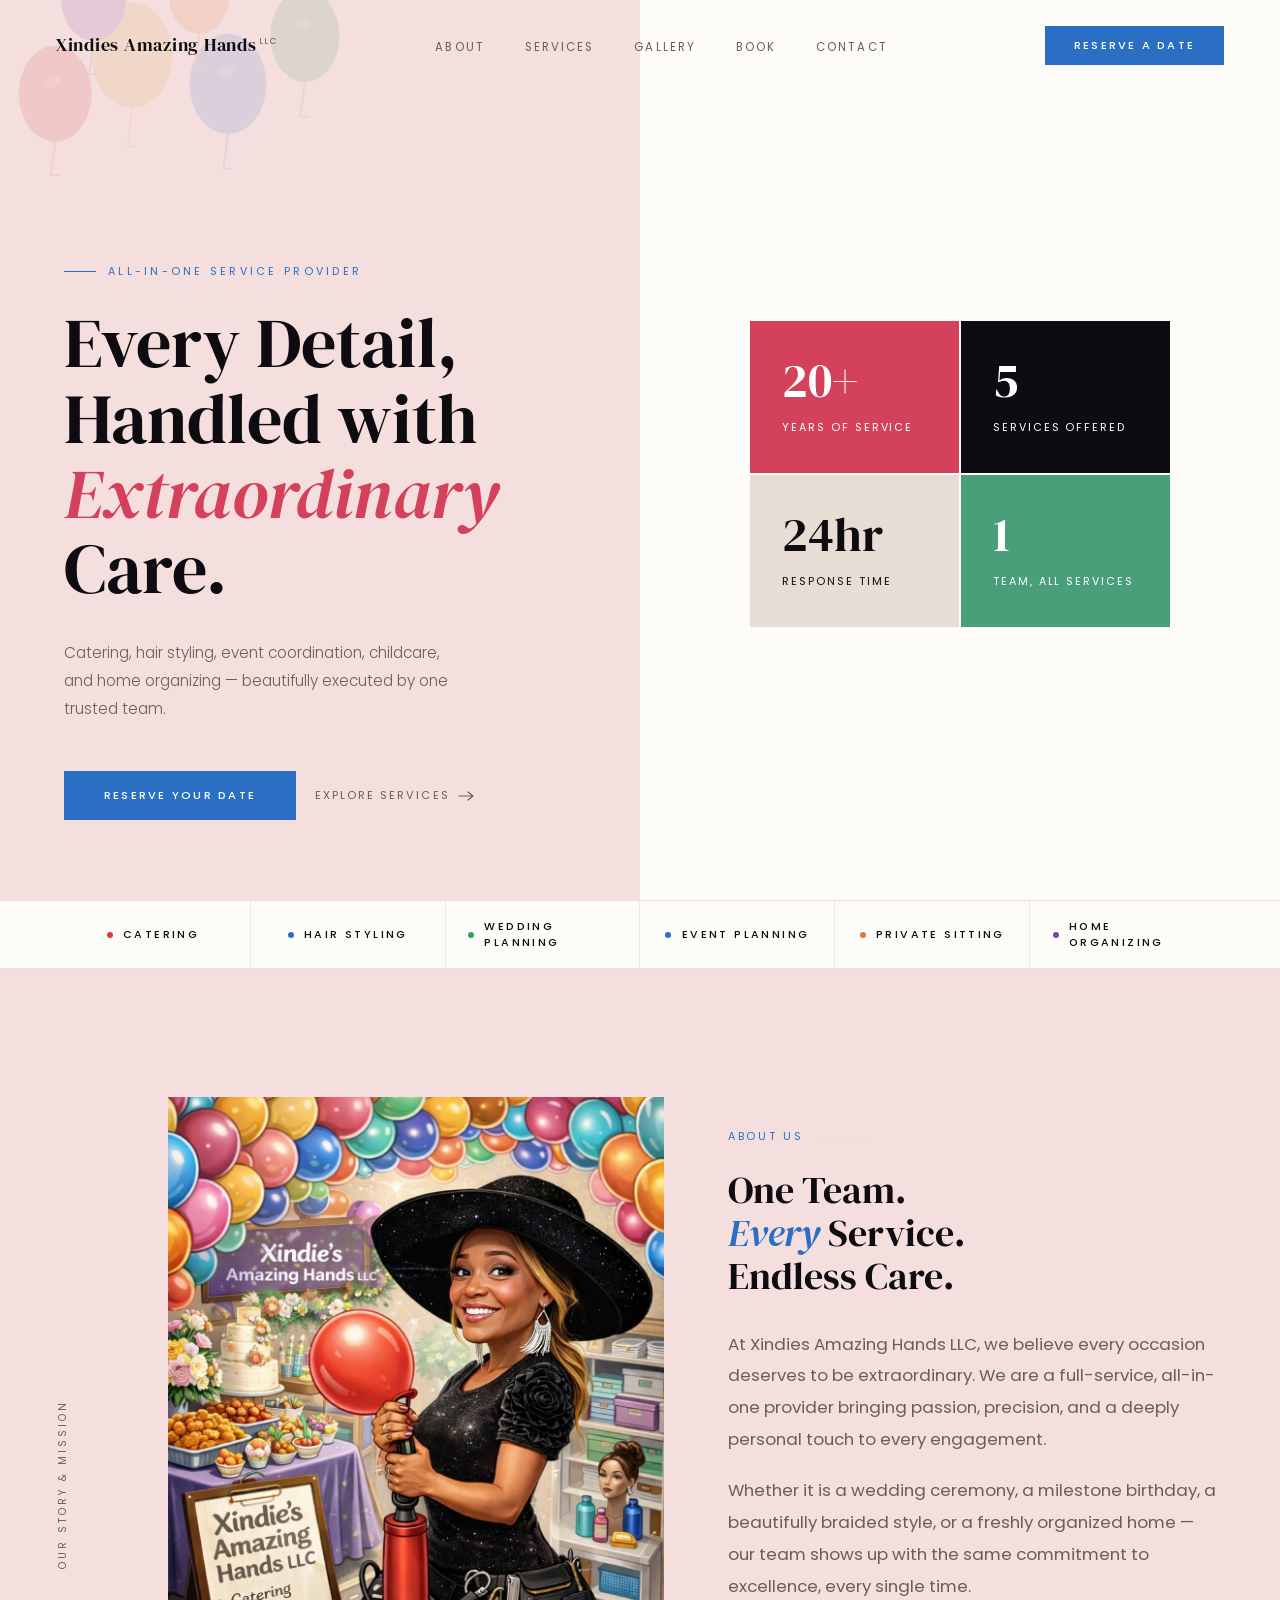
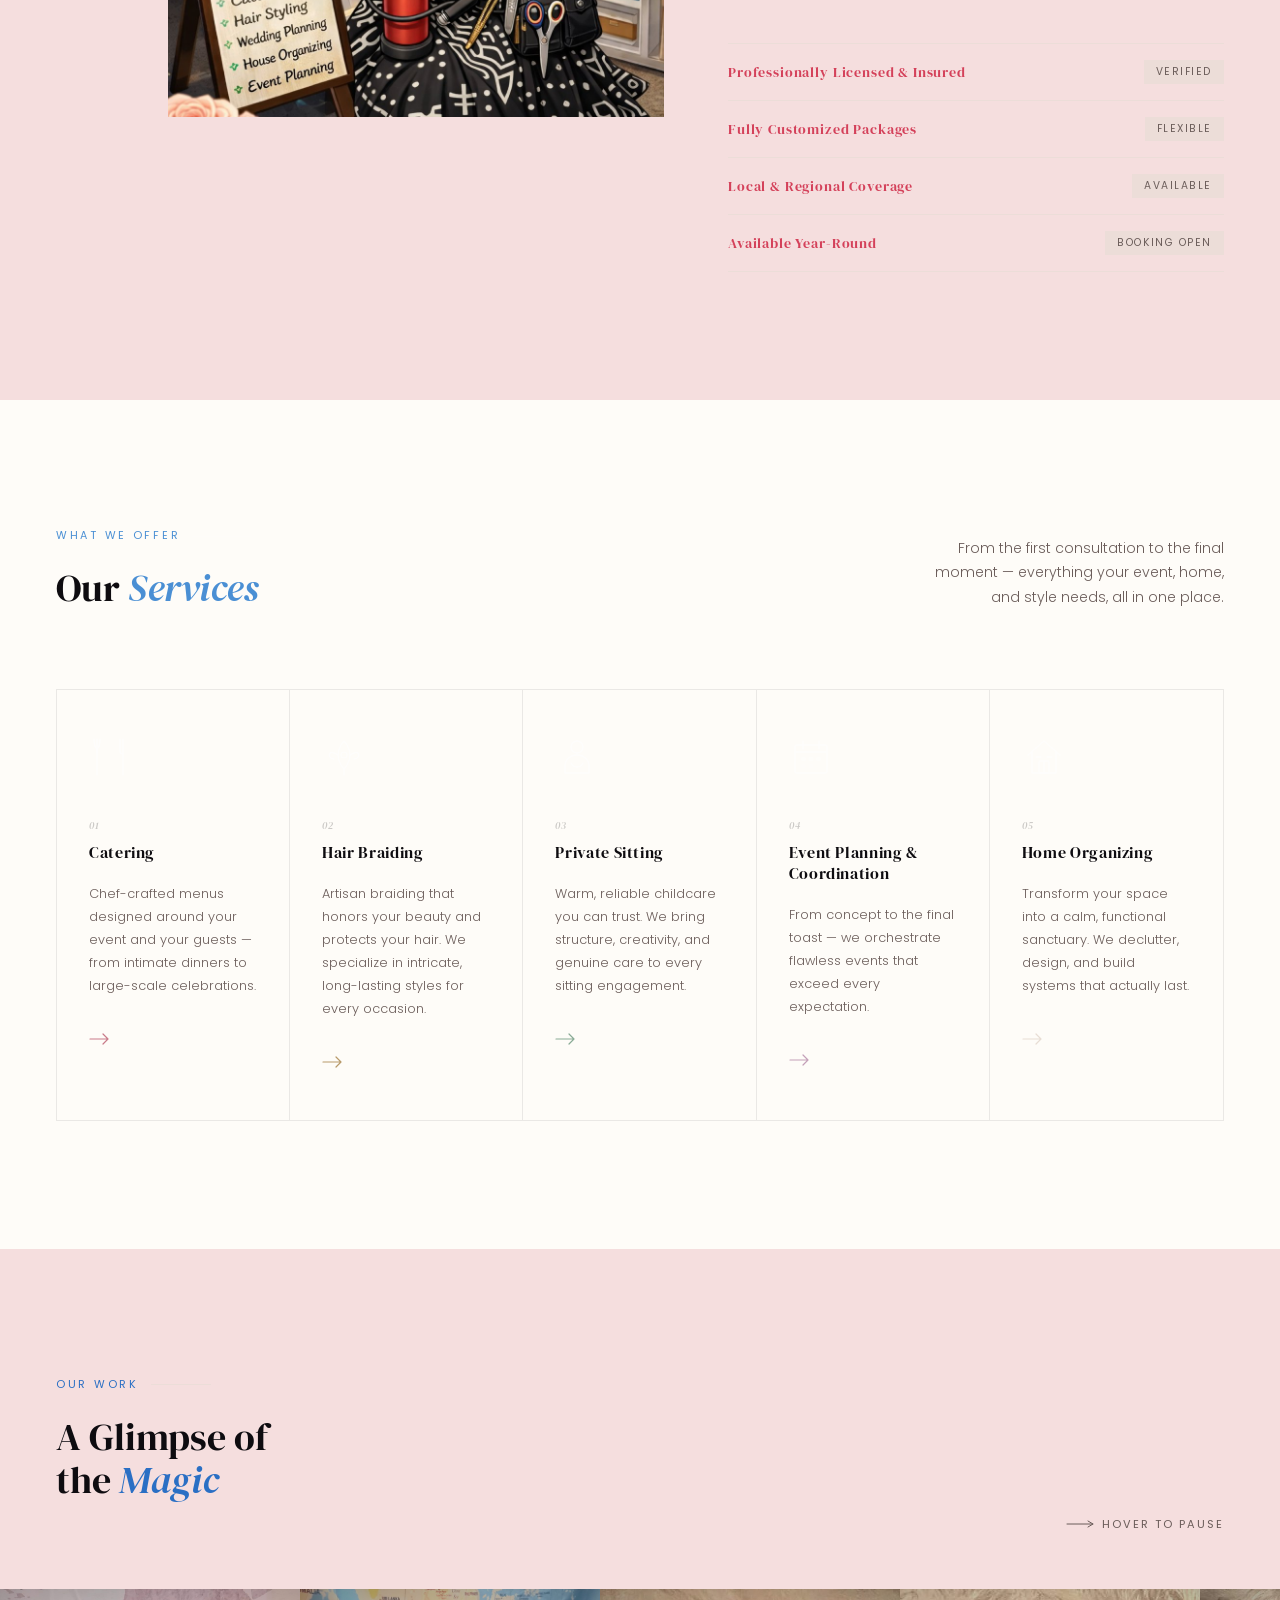
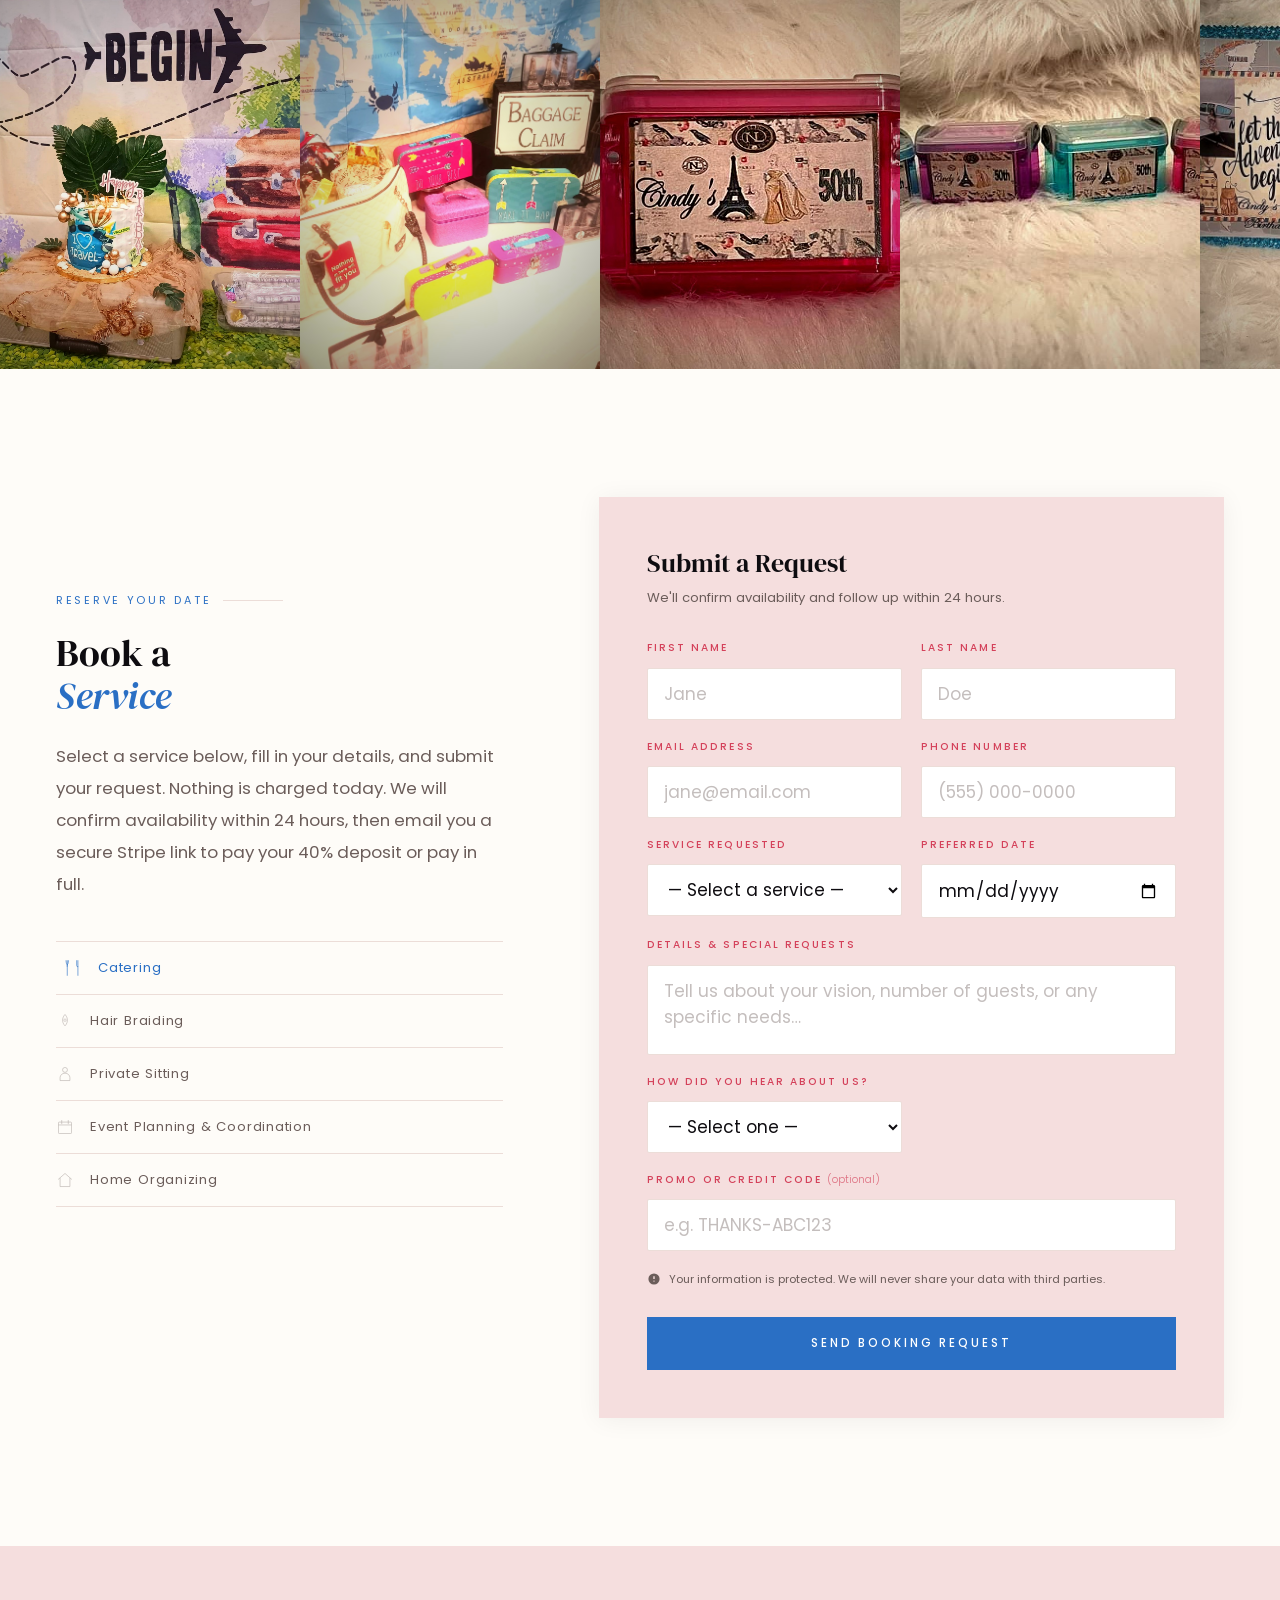
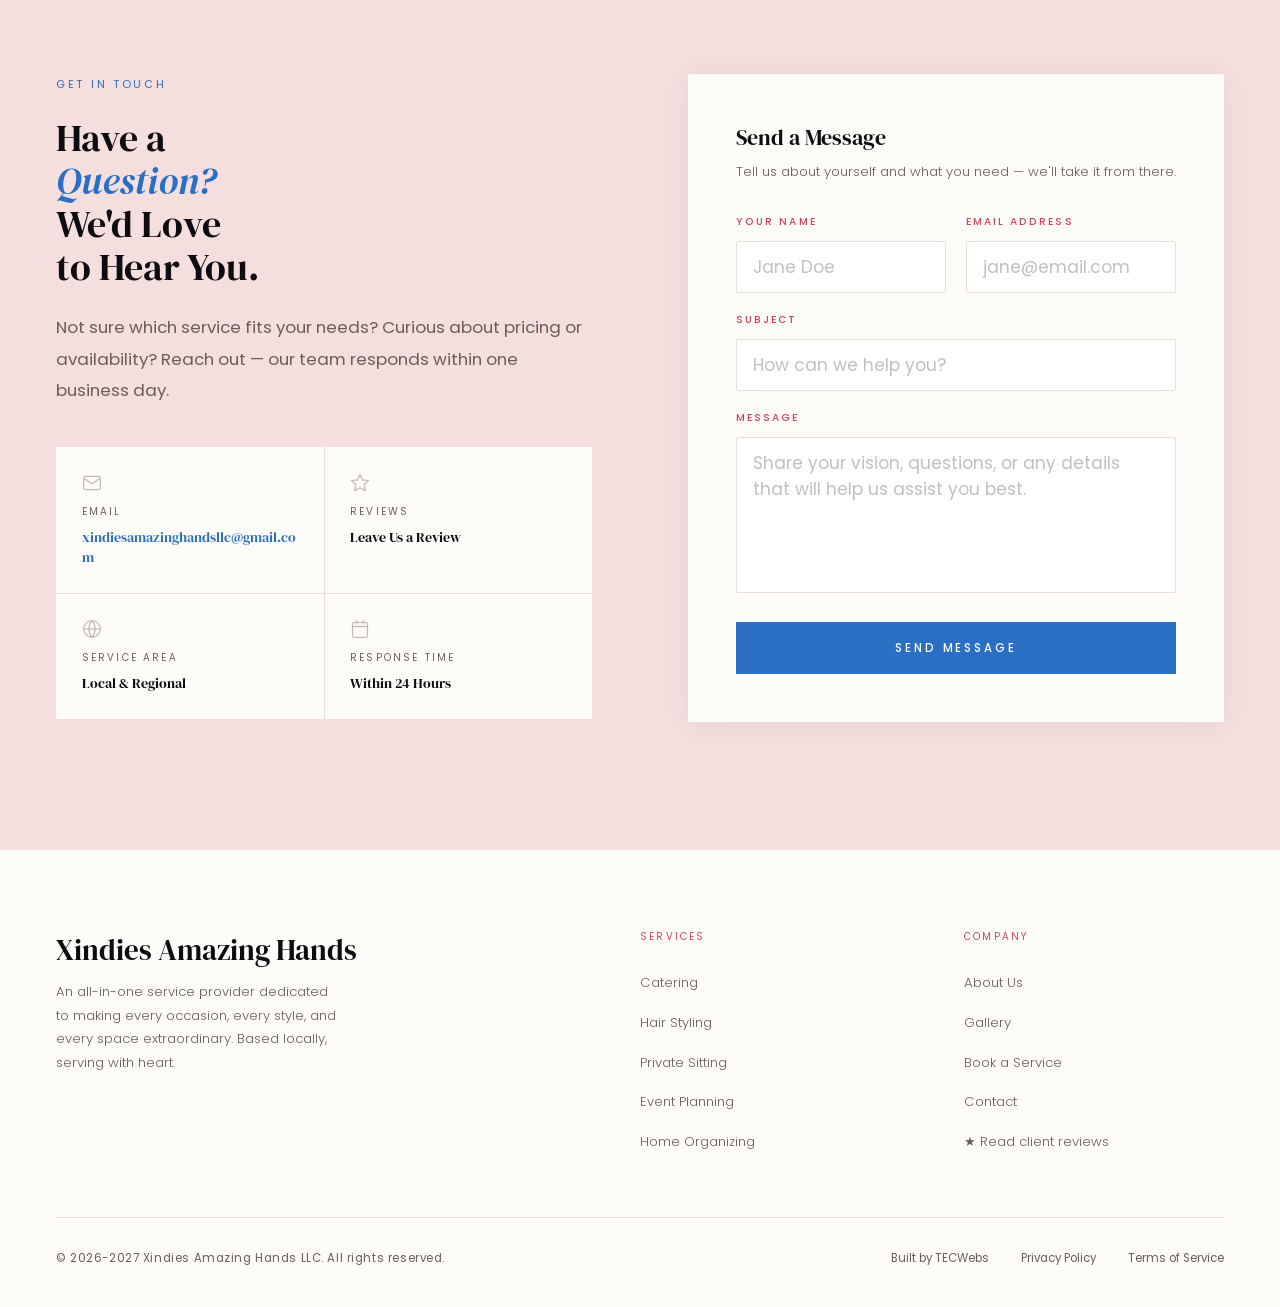
==== commit c19c1c3a: "Add link to TECWebs in footer" ====
--- a/index.html
+++ b/index.html
@@ -1507,6 +1507,62 @@
 .promo-bar-close:hover { opacity: 1; }
 body.has-promo { padding-top: var(--promo-h, 0px); }
 body.has-promo nav { top: var(--promo-h, 0px); }
+
+/* ── PROMO POPUP ── */
+.promo-pop { position: fixed; inset: 0; z-index: 99995; background: rgba(14,12,16,0.55); display: flex; align-items: center; justify-content: center; padding: 1rem; opacity: 0; transition: opacity .3s; }
+.promo-pop[hidden] { display: none; }
+.promo-pop.open { opacity: 1; }
+.promo-pop-box { position: relative; background: var(--cream); width: 100%; max-width: 680px; max-height: calc(100vh - 2rem); overflow: auto; border-top: 6px solid var(--pp-accent, var(--gold)); box-shadow: 0 30px 80px rgba(0,0,0,0.3); transform: translateY(16px); transition: transform .35s; }
+.promo-pop.open .promo-pop-box { transform: translateY(0); }
+.promo-pop-head { background: var(--pp-bar, var(--dark)); color: #fff; padding: 1.4rem 3rem 1.3rem; text-align: center; }
+.promo-pop-kicker { font-size: 0.66rem; letter-spacing: 0.22em; text-transform: uppercase; color: var(--pp-accent, var(--gold)); margin-bottom: 0.35rem; }
+.promo-pop-kicker .em { font-size: 1.1rem; letter-spacing: 0; vertical-align: -2px; margin-right: 0.4rem; }
+.promo-pop-head h3 { font-family: 'DM Serif Display', serif; font-weight: 400; font-size: 1.85rem; line-height: 1.12; }
+.promo-pop-content { padding: 1.3rem 2rem 1.4rem; }
+.promo-pop-top { display: flex; align-items: center; gap: 1.4rem; padding-bottom: 1rem; border-bottom: 1px solid var(--pale); }
+.promo-pop-price { display: flex; align-items: baseline; gap: 0.5rem; flex-shrink: 0; }
+.promo-pop-price .now { font-family: 'DM Serif Display', serif; font-size: 2.7rem; line-height: 1; color: var(--dark); }
+.promo-pop-price .was { text-decoration: line-through; color: var(--muted); }
+.promo-pop-top p { font-size: 0.88rem; line-height: 1.5; color: var(--muted); margin: 0; }
+.promo-pop-content ul { list-style: none; display: grid; grid-template-columns: 1fr 1fr; gap: 0.35rem 1.4rem; margin: 0.9rem 0 0.4rem; }
+.promo-pop-content li { font-size: 0.84rem; line-height: 1.45; padding: 0.15rem 0 0.15rem 1.4rem; position: relative; }
+.promo-pop-content li::before { content: '✓'; position: absolute; left: 0; color: var(--sage); font-weight: 500; }
+.promo-pop-addon { font-size: 0.82rem; color: var(--muted); margin-bottom: 0.9rem; }
+.promo-pop-addon strong { color: var(--dark); font-weight: 500; }
+.promo-pop-facts { display: grid; grid-template-columns: repeat(3, 1fr); border-top: 1px solid var(--pale); border-bottom: 1px solid var(--pale); margin-bottom: 1.1rem; }
+.promo-pop-facts div { padding: 0.75rem 0.4rem; text-align: center; }
+.promo-pop-facts div + div { border-left: 1px solid var(--pale); }
+.promo-pop-facts .lab { display: block; font-size: 0.6rem; letter-spacing: 0.18em; text-transform: uppercase; color: var(--muted); margin-bottom: 0.15rem; }
+.promo-pop-facts .val { font-family: 'DM Serif Display', serif; font-size: 1.2rem; color: var(--dark); }
+.promo-pop-facts .val.spots { color: var(--rose-deep); }
+.promo-pop-text { font-size: 0.88rem; line-height: 1.55; color: var(--muted); text-align: center; margin-bottom: 0.9rem; }
+.promo-pop-content ol { list-style: none; counter-reset: s; margin: 0 0 1.1rem; }
+.promo-pop-content ol li { padding: 0.35rem 0 0.35rem 2rem; font-size: 0.86rem; }
+.promo-pop-content ol li::before { counter-increment: s; content: counter(s); width: 1.35rem; height: 1.35rem; border-radius: 50%; background: var(--pp-accent, var(--gold)); color: var(--dark); font-size: 0.72rem; display: flex; align-items: center; justify-content: center; top: 0.4rem; }
+.promo-pop-actions { display: flex; align-items: center; gap: 1.2rem; }
+.promo-pop-cta { flex: 1; border: none; cursor: pointer; background: var(--blue); color: #fff; font: 500 0.75rem 'Poppins', sans-serif; letter-spacing: 0.2em; text-transform: uppercase; padding: 1rem; }
+.promo-pop-cta:hover { background: var(--blue-deep); }
+.promo-pop-later { background: none; border: none; color: var(--muted); font: 400 0.8rem 'Poppins', sans-serif; text-decoration: underline; cursor: pointer; white-space: nowrap; }
+.promo-pop-close { position: absolute; top: 0.6rem; right: 0.7rem; background: none; border: none; color: #fff; opacity: 0.8; font-size: 1.1rem; cursor: pointer; padding: 0.4rem; z-index: 1; }
+.promo-pop-close:hover { opacity: 1; }
+@media (max-width: 600px) {
+  .promo-pop { padding: 0.6rem; }
+  .promo-pop-head { padding: 1.1rem 2.4rem 1rem; }
+  .promo-pop-head h3 { font-size: 1.45rem; }
+  .promo-pop-kicker .pp-off { display: none; }
+  .promo-pop-content { padding: 1rem 1.1rem 1.1rem; }
+  .promo-pop-top { gap: 0.9rem; padding-bottom: 0.8rem; }
+  .promo-pop-price .now { font-size: 2.2rem; }
+  .promo-pop-top p { font-size: 0.8rem; }
+  .promo-pop-content ul { grid-template-columns: 1fr; gap: 0.1rem; margin-top: 0.7rem; }
+  .promo-pop-content li { font-size: 0.8rem; }
+  .promo-pop-addon { font-size: 0.78rem; margin-bottom: 0.7rem; }
+  .promo-pop-facts .val { font-size: 1rem; }
+  .promo-pop-facts .lab { font-size: 0.55rem; letter-spacing: 0.12em; }
+  .promo-pop-actions { flex-direction: column; gap: 0.5rem; }
+  .promo-pop-cta { width: 100%; }
+}
+@media (prefers-reduced-motion: reduce) { .promo-pop, .promo-pop-box { transition: none; } }
 
 /* ── SEASONAL SPECIALS ── */
 #specials { padding: 7rem 0 5rem; background: var(--ivory); position: relative; }
@@ -1575,6 +1631,14 @@
     <a href="#specials" class="promo-bar-cta" id="promoBarCta">See the Special</a>
   </div>
   <button type="button" class="promo-bar-close" aria-label="Dismiss offer" onclick="dismissPromo()">&#x2715;</button>
+</div>
+
+<!-- ════════════════ PROMO POPUP (filled from the promo calendar; shows once per promotion per visitor) ════════════════ -->
+<div class="promo-pop" id="promoPop" role="dialog" aria-modal="true" aria-labelledby="promoPopTitle" hidden>
+  <div class="promo-pop-box" id="promoPopBox">
+    <button type="button" class="promo-pop-close" aria-label="Close" onclick="closePromoPop()">&#x2715;</button>
+    <div id="promoPopBody"></div>
+  </div>
 </div>
 
 <!-- ════════════════ NAV ════════════════ -->
@@ -2266,6 +2330,7 @@
   <div class="footer-bottom">
     <span class="footer-copy">© 2026-2027 Xindies Amazing Hands LLC. All rights reserved.</span>
     <div class="footer-legal">
+      <a href="https://www.tecwebstudio.com" target="_blank" rel="noopener noreferrer">Built by TECWebs</a>
       <a href="#" onclick="openModal('privacy');return false;">Privacy Policy</a>
       <a href="#" onclick="openModal('tos');return false;">Terms of Service</a>
     </div>
@@ -2606,6 +2671,7 @@
       const sp = isSpecial ? getPromo(subOption) : null;
       const friendly = {
         promo_date: sp ? 'This package is for gatherings between ' + fmtDate(sp.eventStart) + ' and ' + fmtDate(sp.eventEnd) + '. Please pick a date in that range.' : '',
+        lead_time: sp ? 'Seasonal packages need at least ' + (sp.leadDays === 7 ? 'one week' : sp.leadDays + ' days') + ' to plan. Please choose a date on or after ' + fmtDate(sp.earliestDate) + '.' : '',
         sold_out: 'So sorry, this package just sold out. Please choose another service, or send us a message.',
         promo_closed: 'This seasonal package is no longer available. Please choose another service.',
         date: 'Please choose a date in the future.',
@@ -2689,7 +2755,7 @@
   if (e.target === this) closeModal();
 });
 document.addEventListener('keydown', function(e) {
-  if (e.key === 'Escape') { closeModal(); closeReviewModals(); }
+  if (e.key === 'Escape') { closeModal(); closeReviewModals(); closePromoPop(); }
 });
 
 // ════════════════ PROMOTIONS ════════════════
@@ -2704,6 +2770,14 @@
 const fmtDateLong = iso => new Date(iso).toLocaleDateString('en-US', { month: 'long', day: 'numeric', timeZone: 'America/New_York' });
 function todayISO() { return new Intl.DateTimeFormat('en-CA', { timeZone: 'America/New_York' }).format(new Date()); }
 const getPromo = id => PROMOS.find(p => p.id === id);
+// "Nov 1 – 30" or "Dec 28 – Jan 4"
+function fmtRange(a, b) {
+  const da = new Date(a + 'T12:00:00'), db = new Date(b + 'T12:00:00');
+  return da.getMonth() === db.getMonth()
+    ? `${fmtDate(a)} – ${db.getDate()}`
+    : `${fmtDate(a)} – ${fmtDate(b)}`;
+}
+const leadText = sp => sp.leadDays === 7 ? '1 week ahead' : sp.leadDays ? sp.leadDays + ' days ahead' : 'Anytime';
 const escHtml = s => String(s == null ? '' : s).replace(/[&<>"']/g, c => ({ '&': '&amp;', '<': '&lt;', '>': '&gt;', '"': '&quot;', "'": '&#39;' }[c]));
 
 function getEnteredPromoCode() {
@@ -2754,12 +2828,12 @@
   wrap.style.setProperty('--sp-accent', sp.theme.accent);
   document.getElementById('specialSummary').innerHTML =
     `${escHtml(sp.emoji)} <strong>${escHtml(sp.name)}</strong> · ${fmtMoney(sp.price)} <span style="text-decoration:line-through;opacity:.6">${fmtMoney(sp.basePrice)}</span> · ${escHtml(sp.guests)}<br>` +
-    `For gatherings ${fmtDate(sp.eventStart)} – ${fmtDate(sp.eventEnd)}. ${sp.spotsLeft} of ${sp.cap} spots left.`;
+    `For gatherings ${fmtRange(sp.eventStart, sp.eventEnd)}${sp.leadDays ? `, reserved at least ${sp.leadDays === 7 ? 'one week' : sp.leadDays + ' days'} ahead` : ''}. ${sp.spotsLeft} of ${sp.cap} spots left.`;
   const cw = document.getElementById('specialCateringWrap');
   cw.style.display = sp.cateringAddon ? '' : 'none';
   if (sp.cateringAddon) document.getElementById('specialCateringText').textContent = `+${fmtMoney(sp.cateringAddon.price)} ${sp.cateringAddon.name.replace(/^Catering add-on /, '')}. Regular catering price; you'll plan the menu together.`;
   const dateEl = document.querySelector('#bookingForm [name="entry.1686805789"]');
-  dateEl.min = sp.eventStart > todayISO() ? sp.eventStart : todayISO();
+  dateEl.min = sp.earliestDate || (sp.eventStart > todayISO() ? sp.eventStart : todayISO());
   dateEl.max = sp.eventEnd;
   updatePaymentOptions('Special:' + id, '');
 }
@@ -2787,7 +2861,7 @@
         <div class="special-meta">Small-party planning · ${escHtml(sp.guests)}</div>
         <ul>${sp.includes.map(i => `<li>${escHtml(i)}</li>`).join('')}</ul>
         ${sp.cateringAddon ? `<div class="special-addon-note"><strong>Want it catered?</strong> Add catering for ${fmtMoney(sp.cateringAddon.price)} (up to 30 guests), so one team handles the plan, the setup, and the food.</div>` : ''}
-        <div class="special-dates">For gatherings <strong>${fmtDate(sp.eventStart)} – ${fmtDate(sp.eventEnd)}</strong><br>Book by <strong>${fmtDateLong(sp.salesEnd)}</strong></div>
+        <div class="special-dates">For gatherings <strong>${fmtRange(sp.eventStart, sp.eventEnd)}</strong><br>Reserve at least <strong>${sp.leadDays === 7 ? 'one week' : sp.leadDays + ' days'}</strong> before your date</div>
         <div class="special-spots${sold ? ' soldout' : ''}">${sold ? 'Sold out for this season' : `Only ${sp.cap} spots · ${sp.spotsLeft} left`}</div>
         <button type="button" class="btn-solid" onclick="selectSpecial('${escHtml(sp.id)}')"${sold ? ' disabled' : ''}>${sold ? 'Sold Out' : 'Reserve This Package'}</button>
         <p class="special-fine">A signed agreement and a 40% non-refundable deposit secure your date. Nothing is charged until Xindies confirms your date.</p>
@@ -2865,6 +2939,78 @@
   setPromoBarHeight();
 }
 
+// ── Popup: once per promotion per visitor, a few seconds after the page loads
+function popupSeen(id) { try { return localStorage.getItem('xah_pop_' + id) === '1'; } catch (e) { return false; } }
+function markPopupSeen(id) { try { localStorage.setItem('xah_pop_' + id, '1'); } catch (e) {} }
+
+function openPromoPop(sp) {
+  const pop = document.getElementById('promoPop');
+  const box = document.getElementById('promoPopBox');
+  box.style.setProperty('--pp-accent', sp.theme.accent);
+  box.style.setProperty('--pp-bar', sp.theme.bar);
+  let html;
+  if (sp.type === 'package') {
+    html = `<div class="promo-pop-head">
+        <div class="promo-pop-kicker"><span class="em" aria-hidden="true">${escHtml(sp.emoji)}</span>Limited seasonal package<span class="pp-off"> · ${sp.percentOff}% off</span></div>
+        <h3 id="promoPopTitle">${escHtml(sp.name)}</h3>
+      </div>
+      <div class="promo-pop-content">
+        <div class="promo-pop-top">
+          <div class="promo-pop-price"><span class="now">${fmtMoney(sp.price)}</span><span class="was">${fmtMoney(sp.basePrice)}</span></div>
+          <p>${escHtml(sp.tagline)}</p>
+        </div>
+        <ul>${(sp.highlights || sp.includes).map(i => `<li>${escHtml(i)}</li>`).join('')}</ul>
+        ${sp.cateringAddon ? `<div class="promo-pop-addon"><strong>+ Catering add-on</strong> available for up to 30 guests</div>` : ''}
+        <div class="promo-pop-facts">
+          <div><span class="lab">For gatherings</span><span class="val">${fmtRange(sp.eventStart, sp.eventEnd)}</span></div>
+          <div><span class="lab">Reserve</span><span class="val">${leadText(sp)}</span></div>
+          <div><span class="lab">Spots left</span><span class="val spots">${sp.spotsLeft} of ${sp.cap}</span></div>
+        </div>
+        <div class="promo-pop-actions">
+          <button type="button" class="promo-pop-cta" onclick="closePromoPop(); selectSpecial('${escHtml(sp.id)}')">Reserve My Spot</button>
+          <button type="button" class="promo-pop-later" onclick="closePromoPop()">Maybe later</button>
+        </div>
+      </div>`;
+  } else {
+    html = `<div class="promo-pop-head">
+        <div class="promo-pop-kicker"><span class="em" aria-hidden="true">${escHtml(sp.emoji)}</span>Spring thank-you · through ${fmtDate(sp.salesEnd.slice(0, 10))}</div>
+        <h3 id="promoPopTitle">Share the Love, Get ${fmtMoney(sp.credit)}</h3>
+      </div>
+      <div class="promo-pop-content">
+        <p class="promo-pop-text">${escHtml(sp.tagline)}</p>
+        <ol><li>Tell a friend about Xindies Amazing Hands.</li><li>When they book, they add your name and email.</li><li>Once their booking is paid in full, you get a ${fmtMoney(sp.credit)} credit for catering or party services.</li></ol>
+        <div class="promo-pop-actions">
+          <button type="button" class="promo-pop-cta" onclick="closePromoPop(); document.getElementById('specials').scrollIntoView({behavior:'smooth'})">How It Works</button>
+          <button type="button" class="promo-pop-later" onclick="closePromoPop()">Maybe later</button>
+        </div>
+      </div>`;
+  }
+  document.getElementById('promoPopBody').innerHTML = html;
+  pop.dataset.promo = sp.id;
+  pop.hidden = false;
+  requestAnimationFrame(() => pop.classList.add('open'));
+  markPopupSeen(sp.id);
+  setTimeout(() => { const c = pop.querySelector('.promo-pop-cta'); if (c) c.focus(); }, 50);
+}
+function closePromoPop() {
+  const pop = document.getElementById('promoPop');
+  if (pop.hidden) return;
+  pop.classList.remove('open');
+  setTimeout(() => { pop.hidden = true; }, 300);
+}
+document.getElementById('promoPop').addEventListener('click', function (e) { if (e.target === this) closePromoPop(); });
+
+function maybeShowPromoPop() {
+  const pkg = PROMOS.filter(p => p.type === 'package' && p.spotsLeft > 0).sort((a, b) => a.salesEnd.localeCompare(b.salesEnd))[0];
+  const sp = pkg || PROMOS.find(p => p.type === 'referral');
+  if (!sp) return;
+  if (popupSeen(sp.id) && !PROMO_PREVIEW) return; // previews always show it
+  setTimeout(() => {
+    const anyOpen = document.querySelector('.overlay.open, .modal-overlay.open') || document.getElementById('mobileNavOverlay').style.display === 'flex';
+    if (!anyOpen) openPromoPop(sp);
+  }, 3500);
+}
+
 async function loadPromos() {
   if (!BOOKING_API) return;
   try {
@@ -2876,6 +3022,7 @@
   addSpecialOptions();
   renderPromoBar();
   renderReferralHint();
+  maybeShowPromoPop();
 }
 window.addEventListener('resize', setPromoBarHeight);
 document.getElementById('specialCatering').addEventListener('change', () => {
@@ -2903,7 +3050,8 @@
 // ════════════════ REVIEWS ════════════════
 // Reviews are stored in a Google Sheet via Google Apps Script (see reviews-apps-script.gs).
 // Paste the Web App URL (ends in /exec) below. Until then, the review form shows a fallback.
-const REVIEWS_API = '';
+  
+const REVIEWS_API = 'https://script.google.com/macros/s/AKfycbxkuZegyk7qYuoU6lsAEP3wFxgMMCudIzb-ak10LYls0CYBTaSJe4-ytaFyOb8md6F9/exec';
 const CONTACT_EMAIL = 'xindiesamazinghandsllc@gmail.com';
 
 let reviewRating = 0;
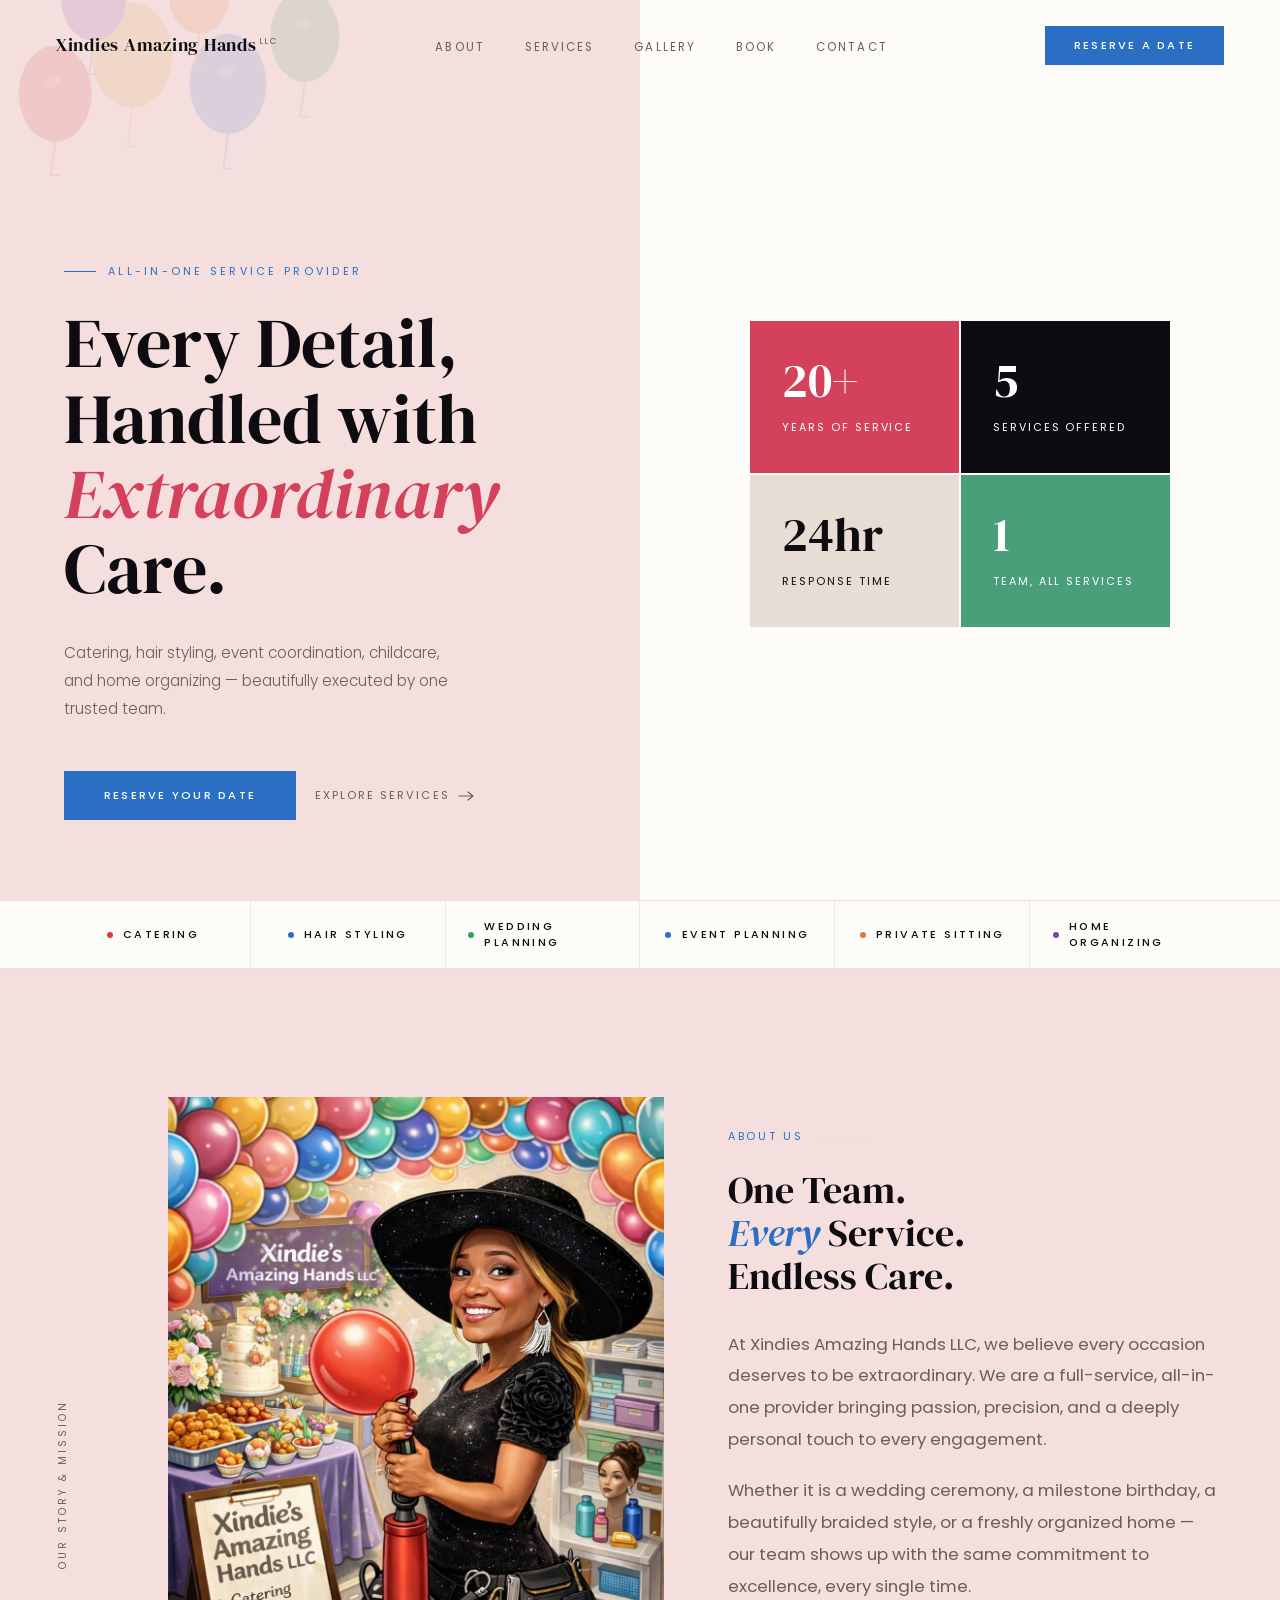
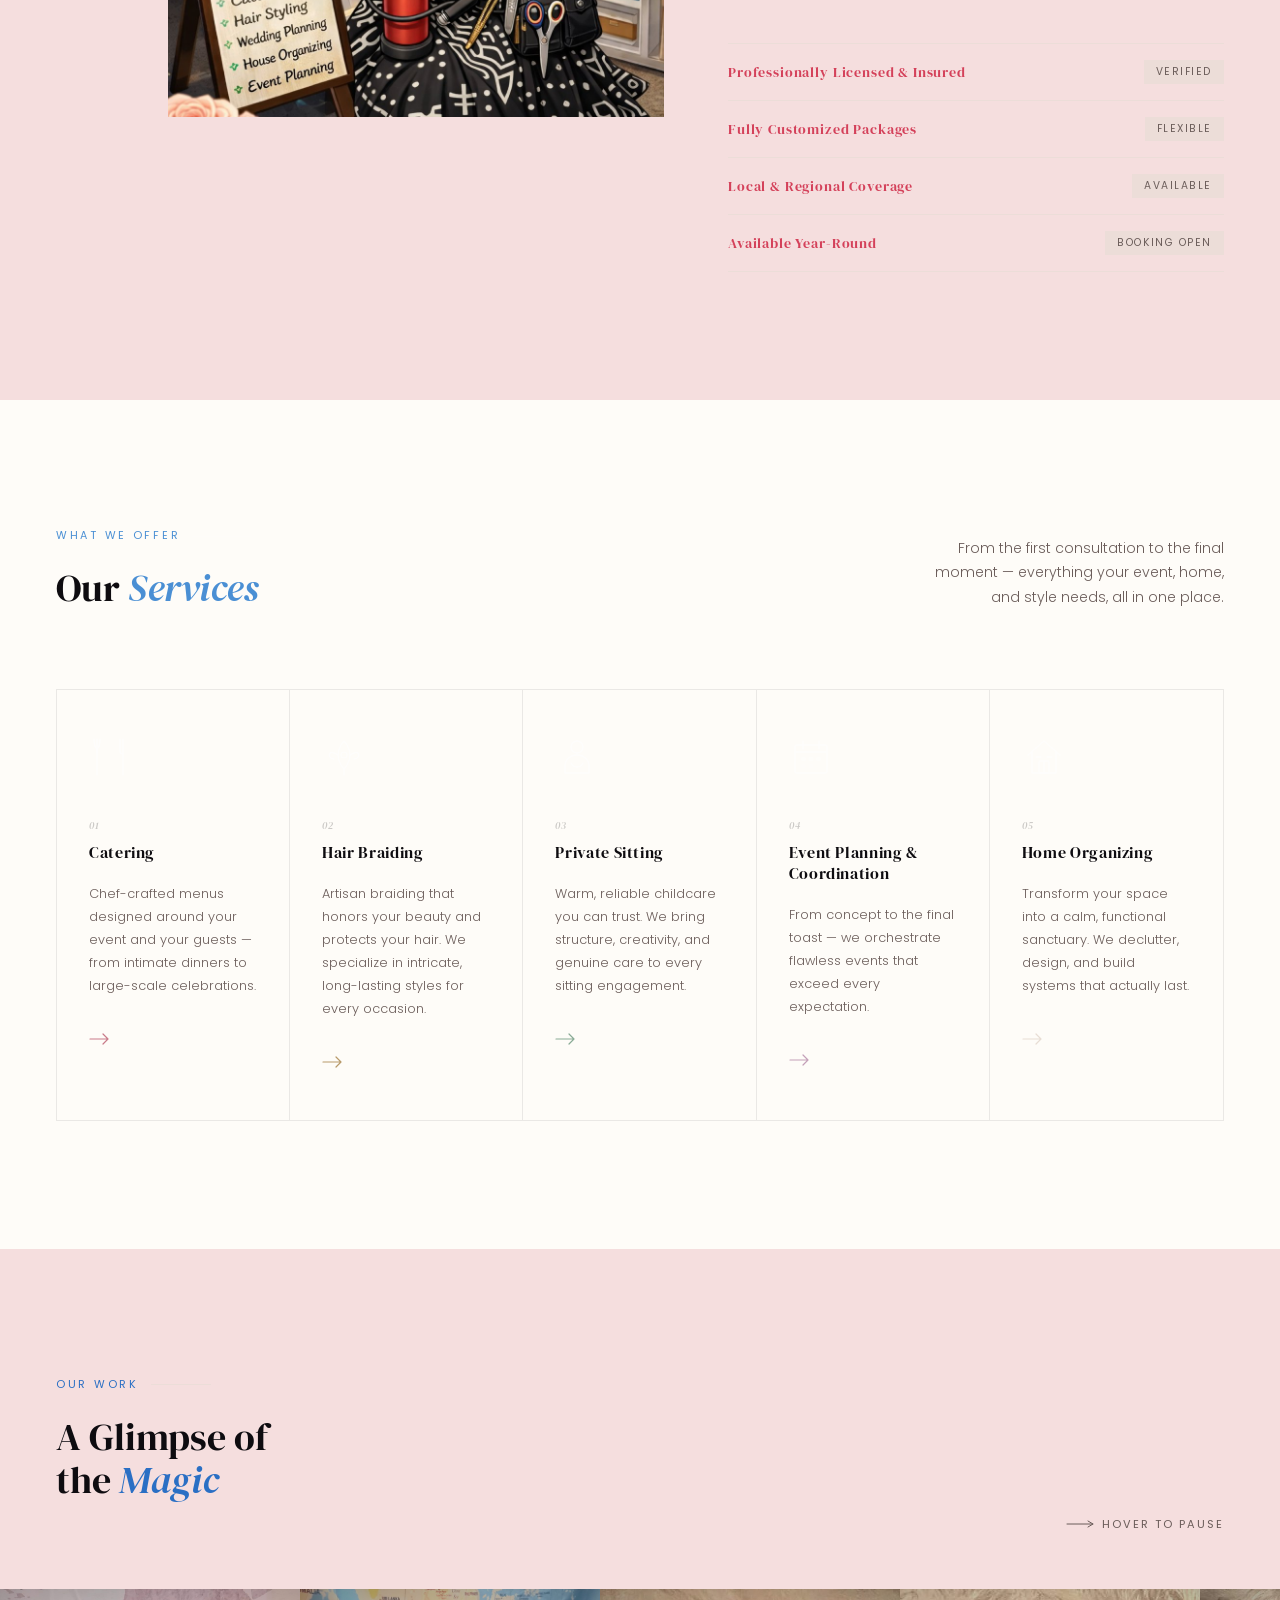
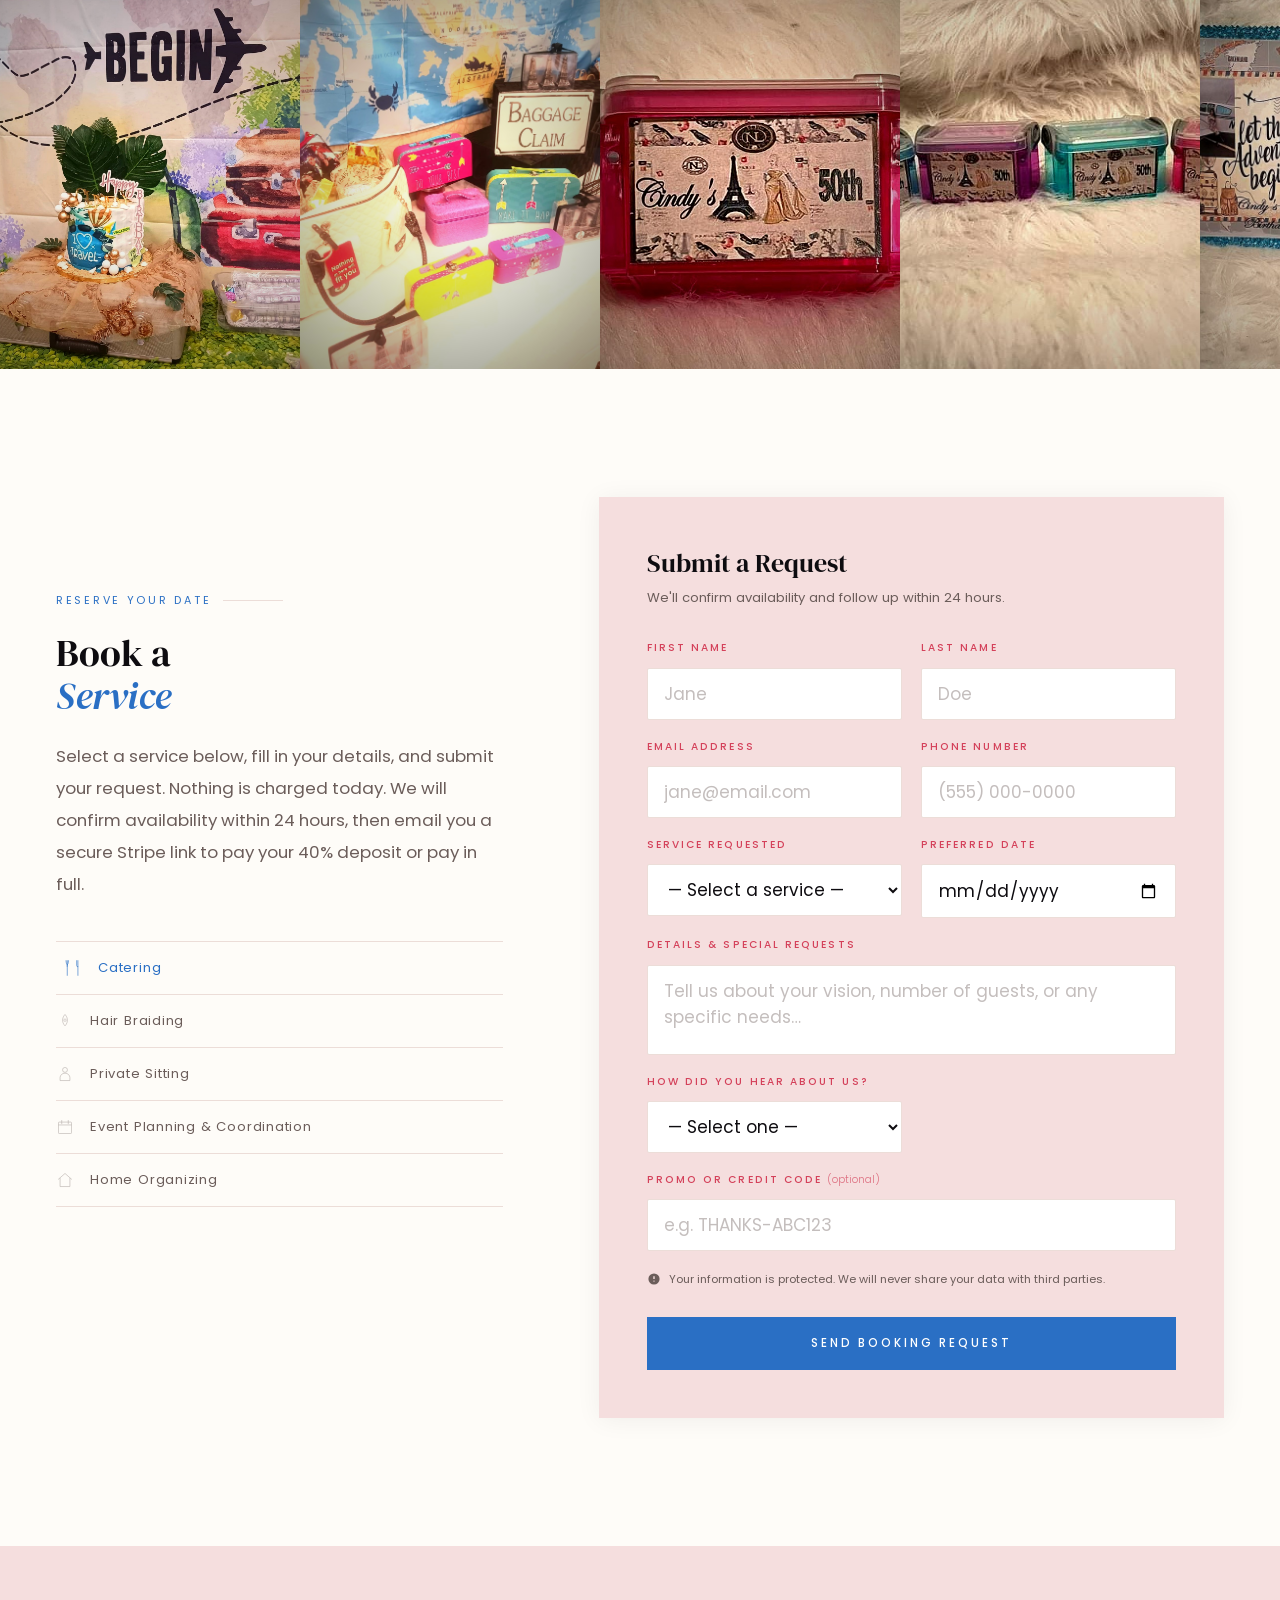
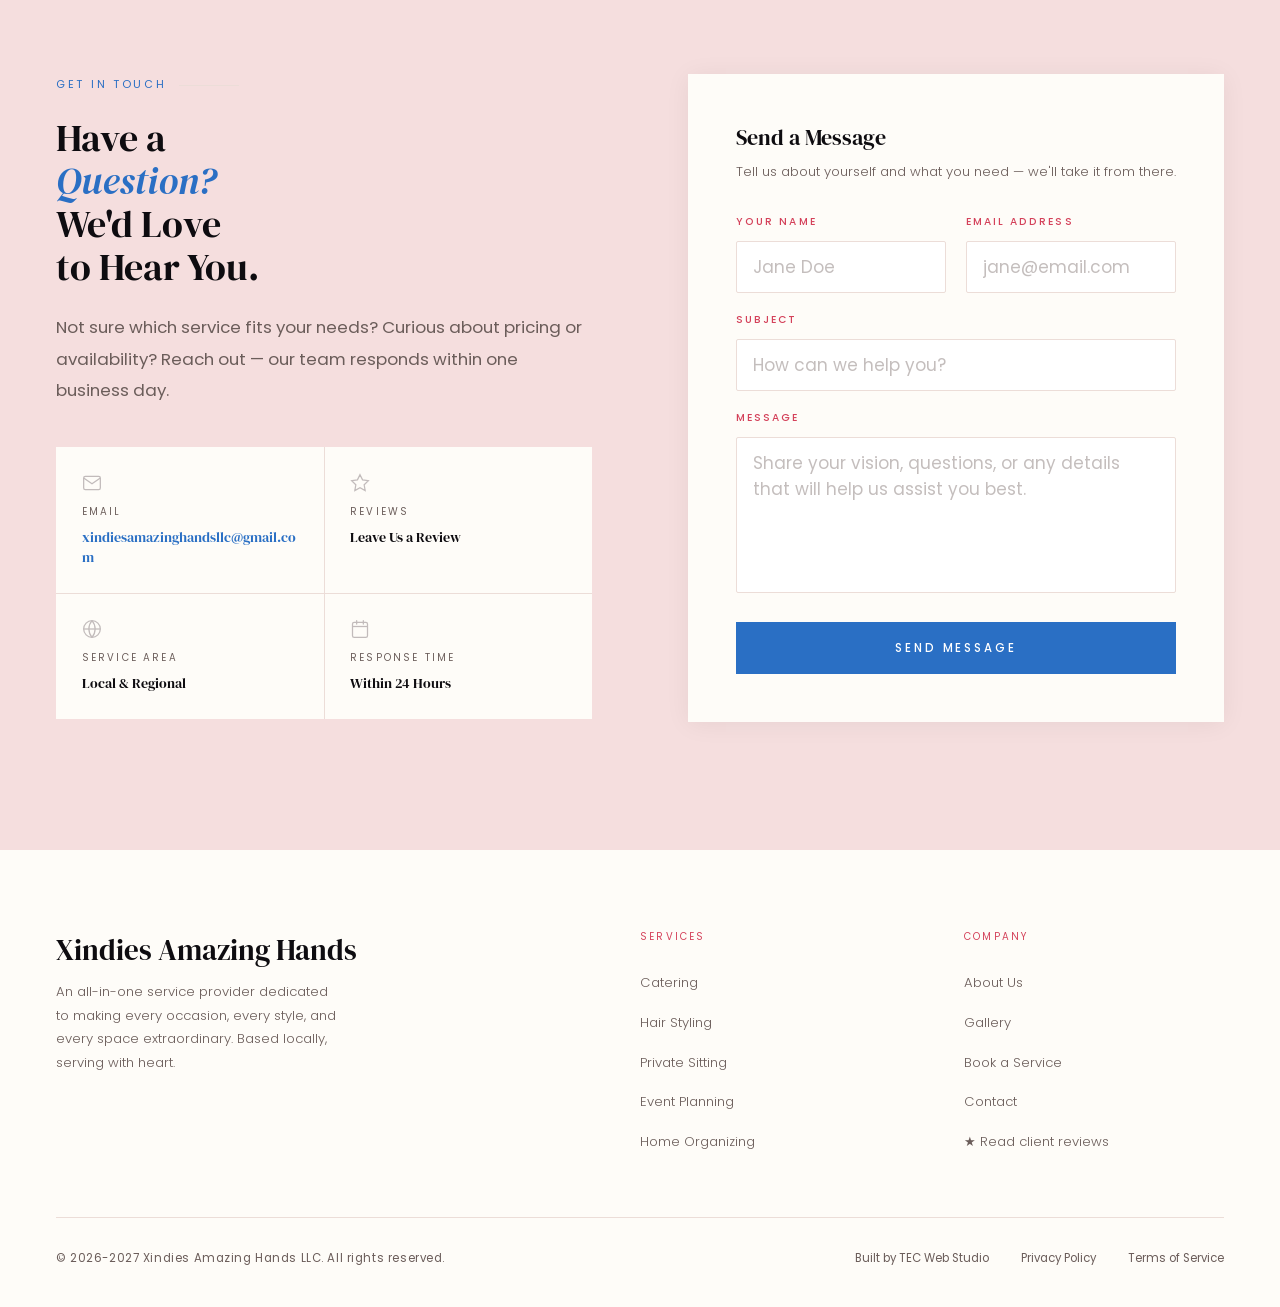
==== commit 3c4beaba: "Update footer link text for TEC Web Studio" ====
--- a/index.html
+++ b/index.html
@@ -2330,7 +2330,7 @@
   <div class="footer-bottom">
     <span class="footer-copy">© 2026-2027 Xindies Amazing Hands LLC. All rights reserved.</span>
     <div class="footer-legal">
-      <a href="https://www.tecwebstudio.com" target="_blank" rel="noopener noreferrer">Built by TECWebs</a>
+      <a href="https://www.tecwebstudio.com" target="_blank" rel="noopener noreferrer">Built by TEC Web Studio</a>
       <a href="#" onclick="openModal('privacy');return false;">Privacy Policy</a>
       <a href="#" onclick="openModal('tos');return false;">Terms of Service</a>
     </div>
